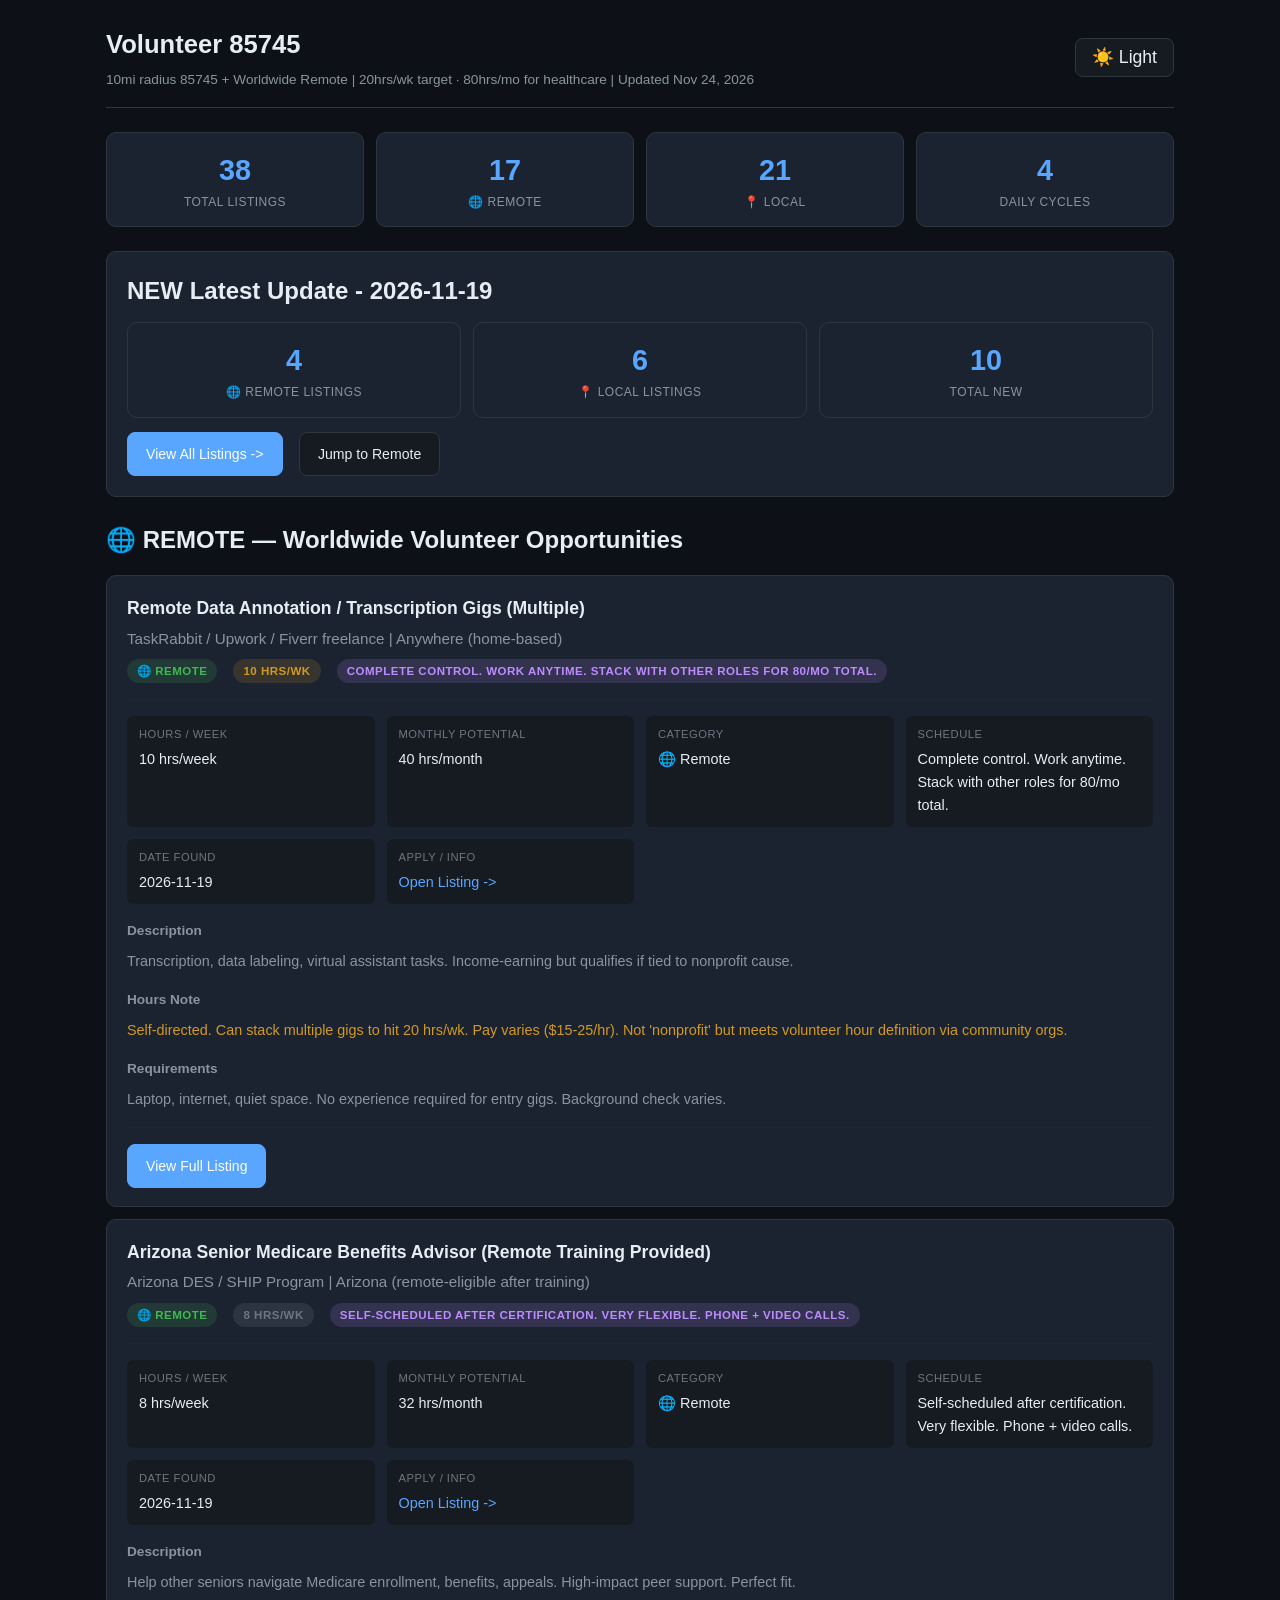
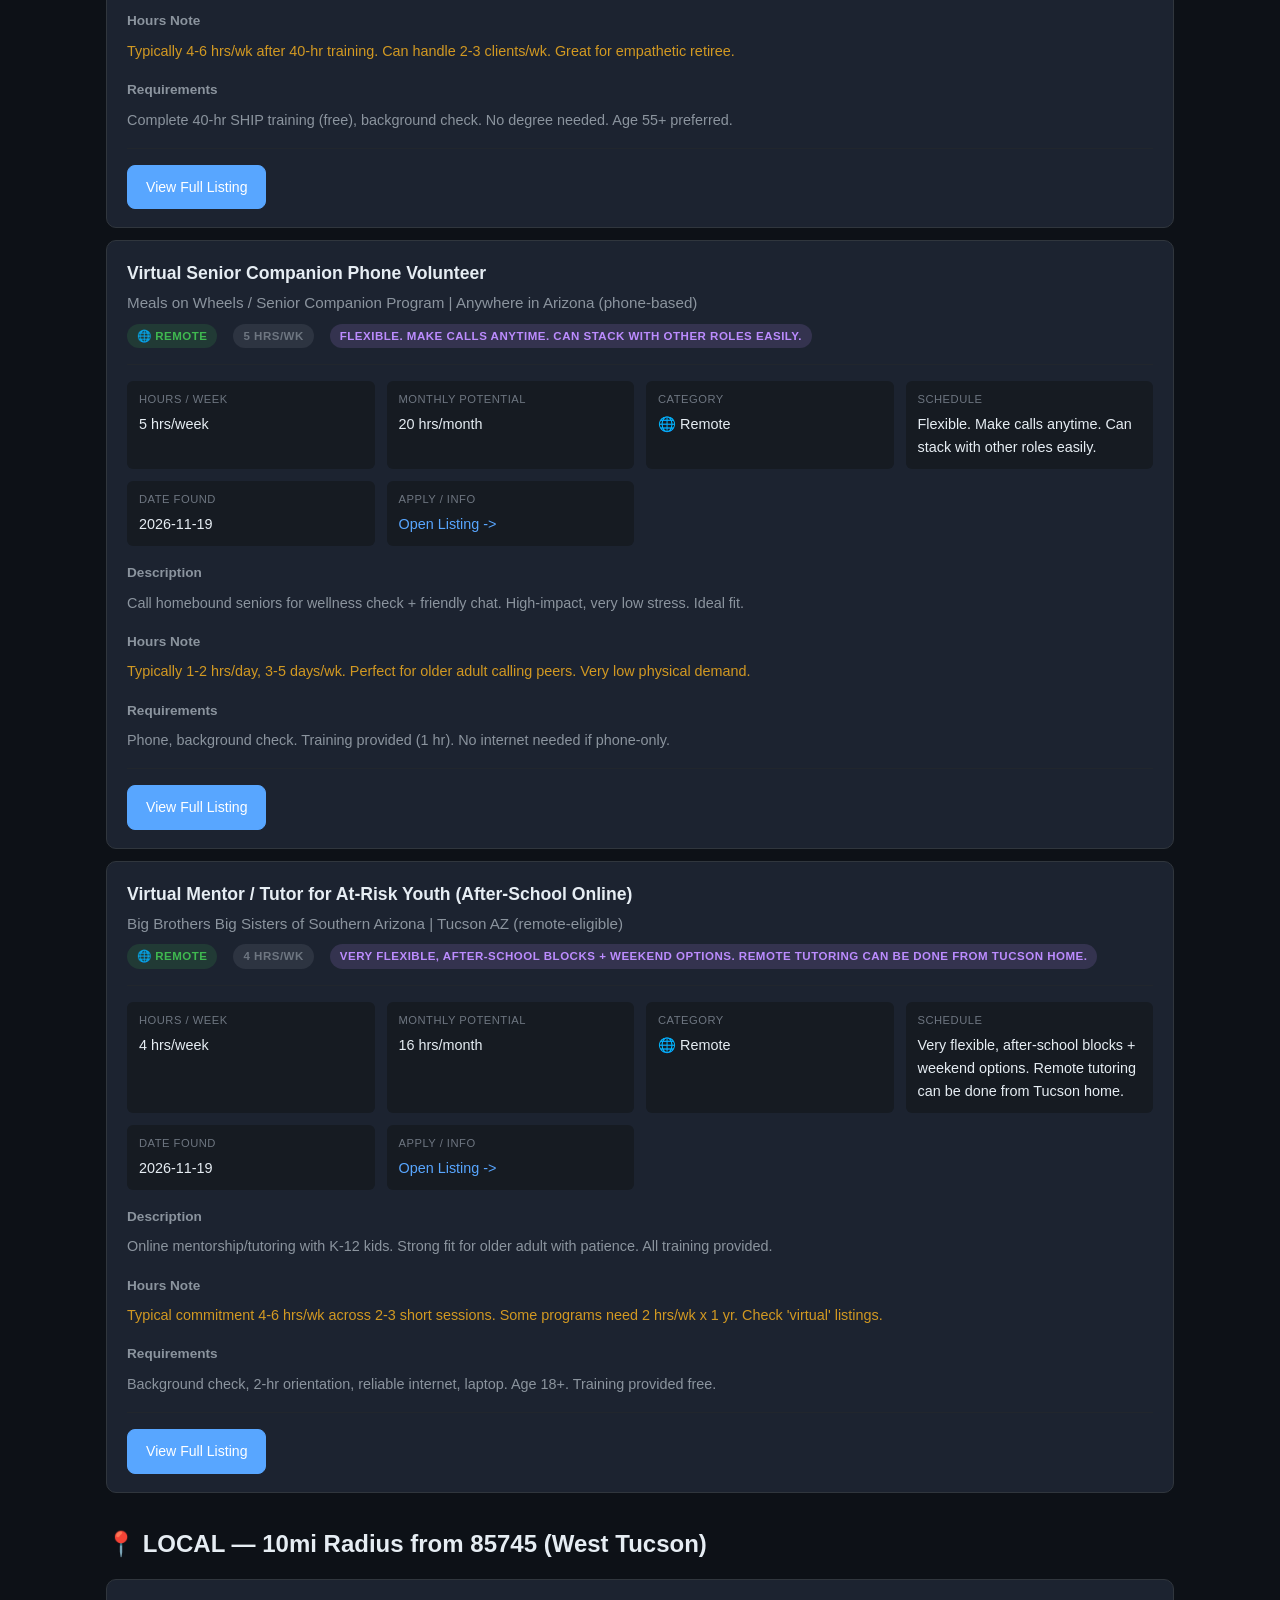
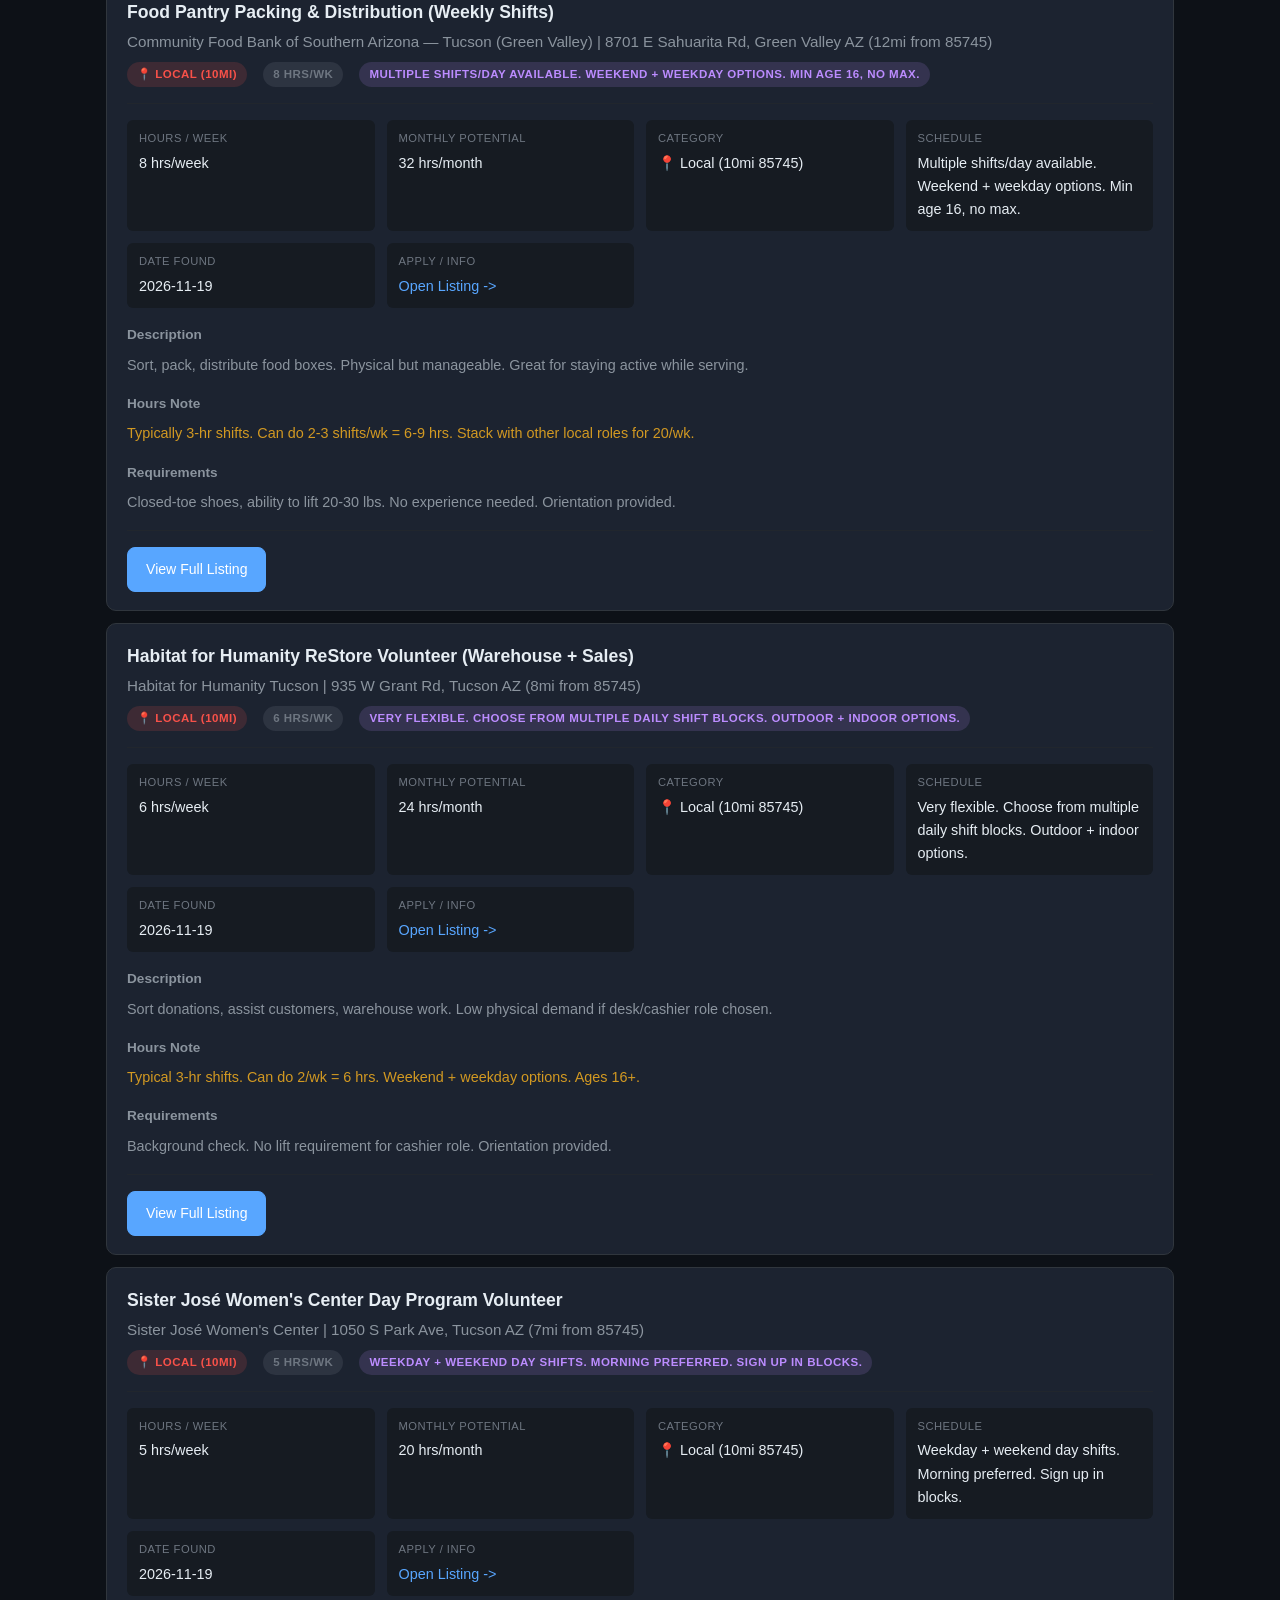
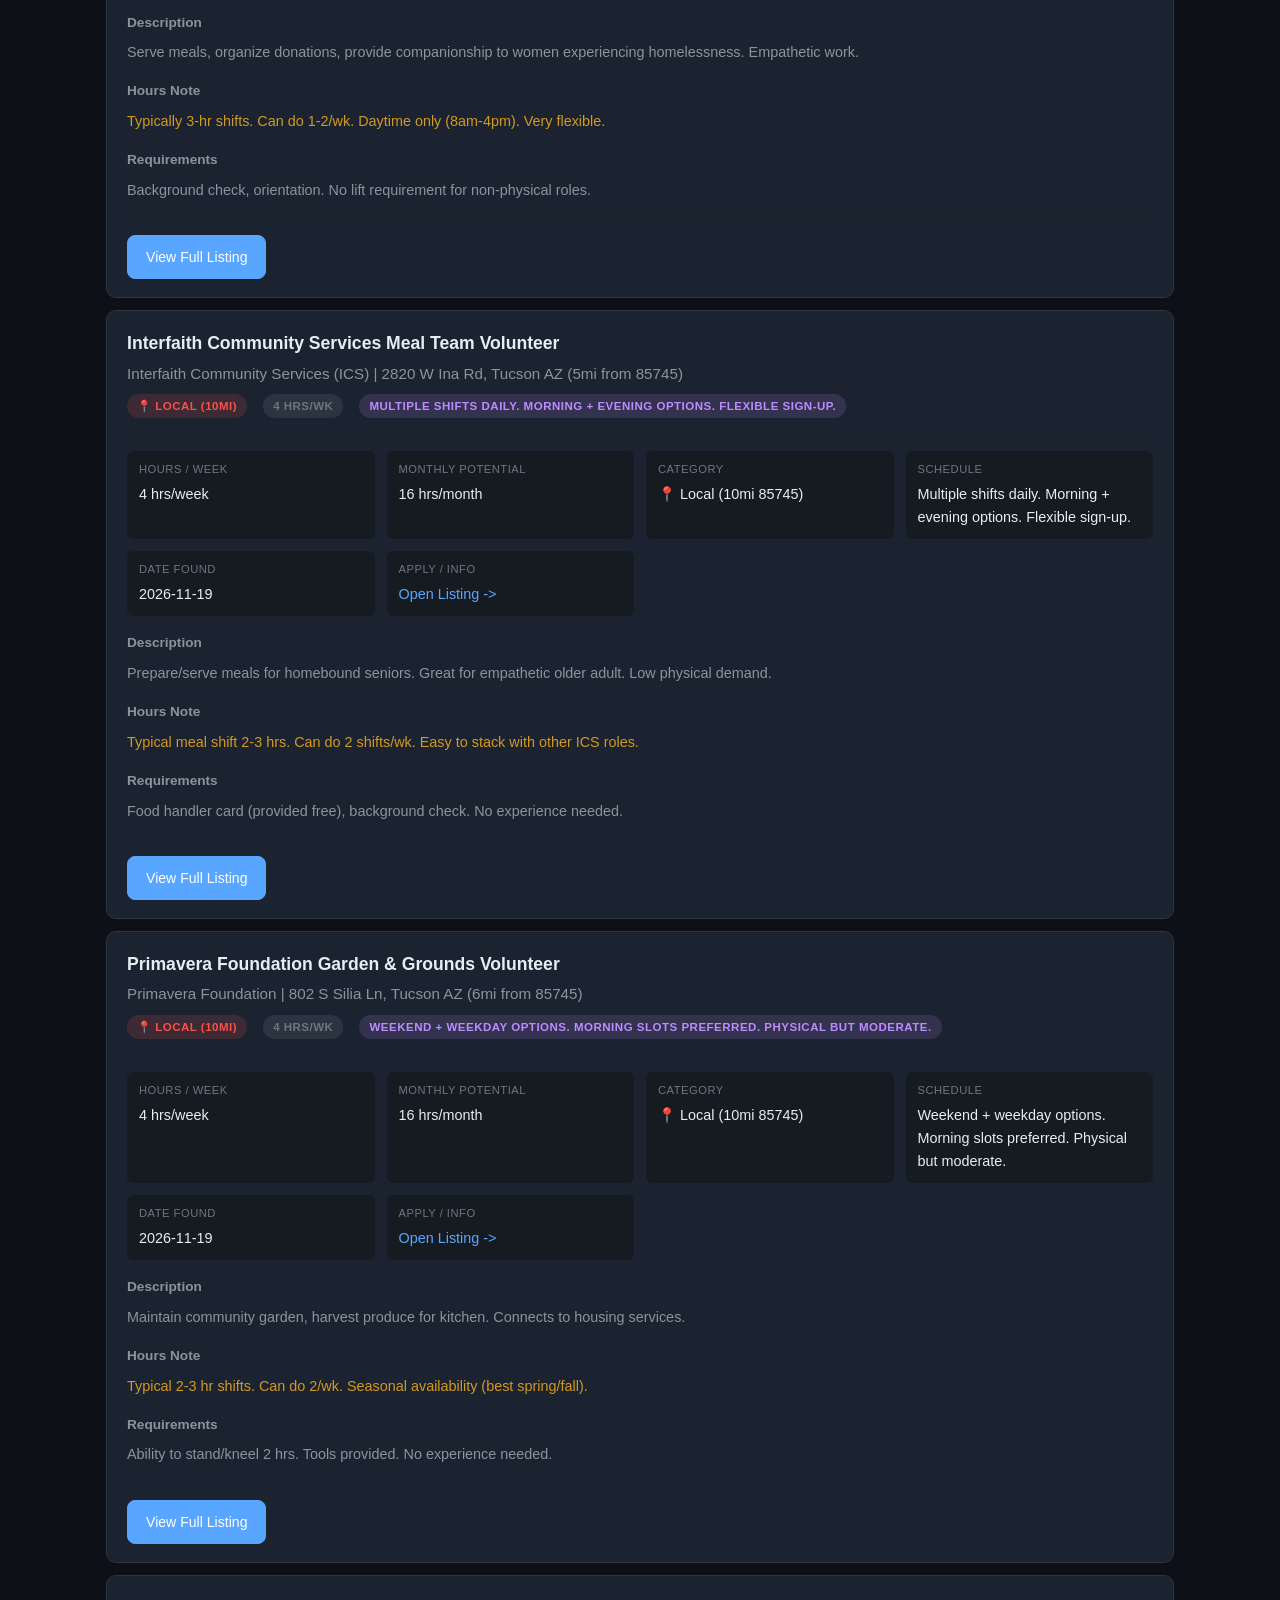
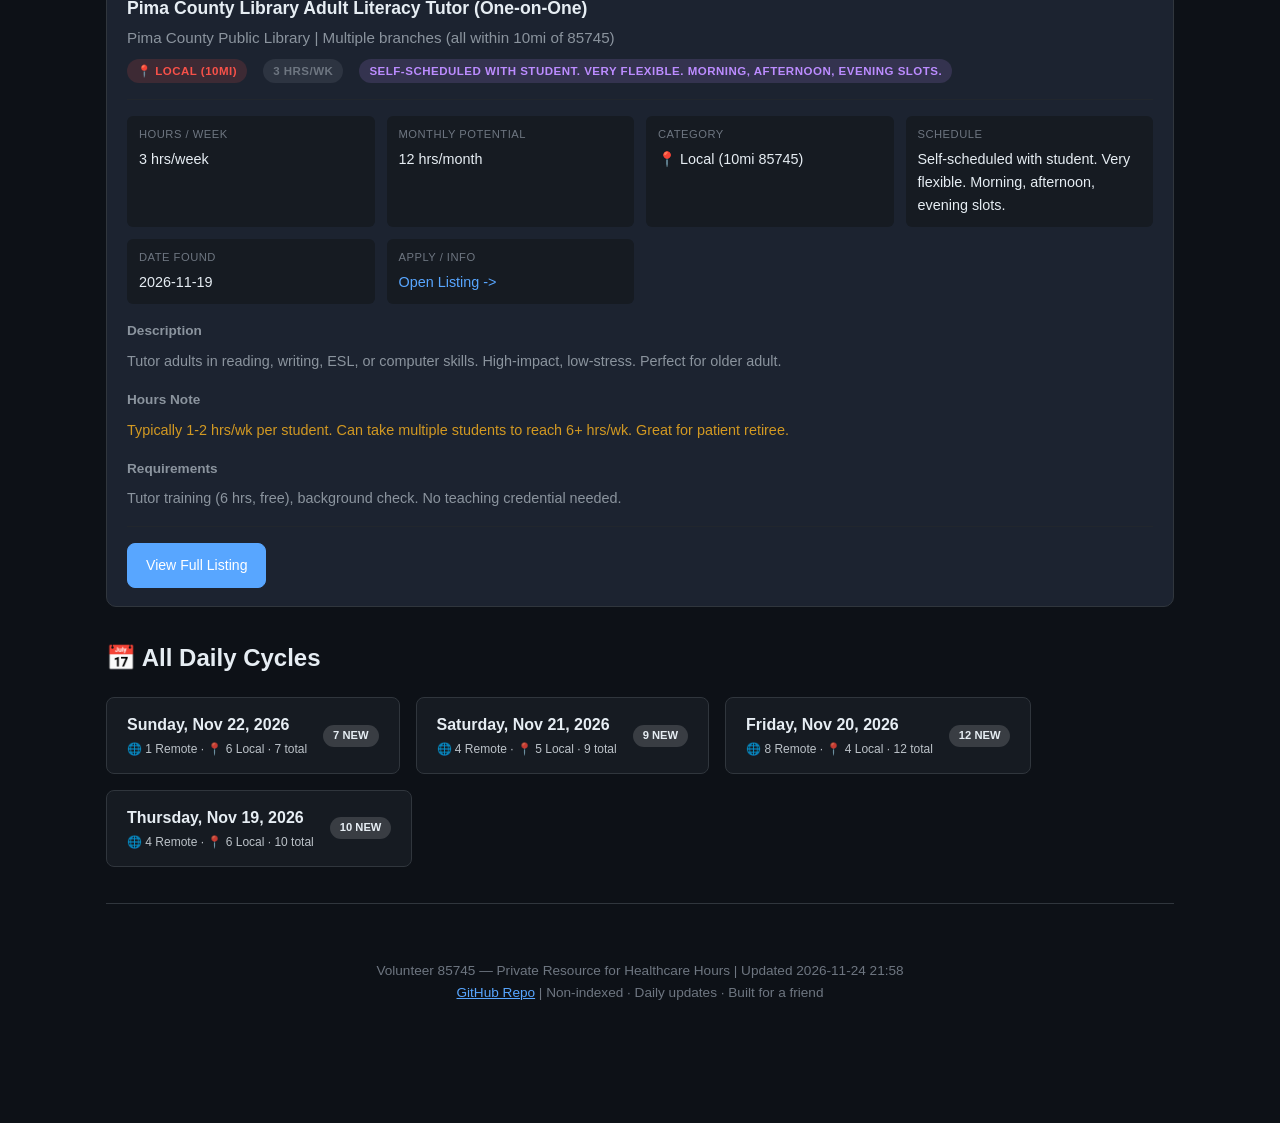
==== index.html @ 62462968 "Site rebuild: auto-update 2026-11-24" ====
<!DOCTYPE html>
<html lang="en">
<head>
<meta charset="UTF-8">
<meta name="viewport" content="width=device-width, initial-scale=1.0">
<meta name="robots" content="noindex, nofollow">
<meta name="description" content="Volunteer opportunities near Tucson 85745 + Remote — 20hrs/week, 80hrs/month for healthcare">
<title>Volunteer 85745 — Tucson AZ + Remote Opportunities</title>
<link rel="icon" type="image/svg+xml" href="assets/favicon.svg">
<link rel="stylesheet" href="assets/style.css">
<script src="assets/main.js" defer></script>
</head>
<body>
<header>
  <div>
    <h1>Volunteer 85745</h1>
    <div class="subtitle">10mi radius 85745 + Worldwide Remote | 20hrs/wk target · 80hrs/mo for healthcare | Updated Nov 24, 2026</div>
  </div>
  <button class="theme-toggle" id="themeToggle">Light</button>
</header>

<div class="stats-bar">
  <div class="stat-card"><div class="num">38</div><div class="label">Total Listings</div></div>
  <div class="stat-card"><div class="num remote">17</div><div class="label">🌐 Remote</div></div>
  <div class="stat-card"><div class="num local">21</div><div class="label">📍 Local</div></div>
  <div class="stat-card"><div class="num">4</div><div class="label">Daily Cycles</div></div>
</div>

<div style="background: var(--bg-card); border: 1px solid var(--border); border-radius: 10px; padding: 20px; margin-bottom: 24px;">
  <h2 style="margin-bottom: 12px;">NEW Latest Update - 2026-11-19</h2>
  <div class="stats-bar" style="margin-bottom: 0;">
    <div class="stat-card"><div class="num remote">4</div><div class="label">🌐 Remote Listings</div></div>
    <div class="stat-card"><div class="num local">6</div><div class="label">📍 Local Listings</div></div>
    <div class="stat-card"><div class="num">10</div><div class="label">Total New</div></div>
  </div>
  <div style="margin-top: 14px;">
    <a href="cycle-2026-11-19.html" class="action-btn primary">View All Listings -></a>
    <a href="#remote" class="action-btn secondary" style="margin-left: 12px;">Jump to Remote</a>
  </div>
</div>

<h2 style="margin-bottom: 16px;">🌐 REMOTE — Worldwide Volunteer Opportunities</h2>
<div id="remote" style="display: flex; flex-direction: column; gap: 12px; margin-bottom: 32px;">

<div class="lead-card" data-category="remote">
  <div class="lead-card-header">
    <div>
      <h3>Remote Data Annotation / Transcription Gigs (Multiple)</h3>
      <div class="company">TaskRabbit / Upwork / Fiverr freelance | Anywhere (home-based)</div>
      <div class="meta"><span class="badge badge-remote">🌐 REMOTE</span> <span class="badge badge-hours-mid">10 hrs/wk</span> <span class="badge badge-flex">Complete control. Work anytime. Stack with other roles for 80/mo total.</span></div>
    </div>
  </div>
  <div class="lead-details">
    <div class="lead-details-grid">
      <div class="lead-detail-item">
        <div class="label">Hours / Week</div>
        <div class="value">10 hrs/week</div>
      </div>
      <div class="lead-detail-item">
        <div class="label">Monthly Potential</div>
        <div class="value">40 hrs/month</div>
      </div>
      <div class="lead-detail-item">
        <div class="label">Category</div>
        <div class="value">🌐 Remote</div>
      </div>
      <div class="lead-detail-item">
        <div class="label">Schedule</div>
        <div class="value">Complete control. Work anytime. Stack with other roles for 80/mo total.</div>
      </div>
      <div class="lead-detail-item">
        <div class="label">Date Found</div>
        <div class="value">2026-11-19</div>
      </div>
      <div class="lead-detail-item">
        <div class="label">Apply / Info</div>
        <div class="value"><a href="https://www.upwork.com/nx/search/jobs/?q=transcription" target="_blank" rel="noopener noreferrer">Open Listing -></a></div>
      </div>
    </div>
    <div class="details-section"><div class="details-section-title">Description</div><p style="font-size:0.9rem;color:var(--text-secondary);">Transcription, data labeling, virtual assistant tasks. Income-earning but qualifies if tied to nonprofit cause.</p></div>
    <div class="details-section"><div class="details-section-title">Hours Note</div><p style="font-size:0.9rem;color:var(--yellow);">Self-directed. Can stack multiple gigs to hit 20 hrs/wk. Pay varies ($15-25/hr). Not &#x27;nonprofit&#x27; but meets volunteer hour definition via community orgs.</p></div>
    <div class="details-section"><div class="details-section-title">Requirements</div><p style="font-size:0.9rem;color:var(--text-secondary);">Laptop, internet, quiet space. No experience required for entry gigs. Background check varies.</p></div>
    <div class="action-bar">
      <a href="https://www.upwork.com/nx/search/jobs/?q=transcription" target="_blank" rel="noopener noreferrer" class="action-btn primary">View Full Listing</a>
    </div>
  </div>
</div>

<div class="lead-card" data-category="remote">
  <div class="lead-card-header">
    <div>
      <h3>Arizona Senior Medicare Benefits Advisor (Remote Training Provided)</h3>
      <div class="company">Arizona DES / SHIP Program | Arizona (remote-eligible after training)</div>
      <div class="meta"><span class="badge badge-remote">🌐 REMOTE</span> <span class="badge badge-hours-low">8 hrs/wk</span> <span class="badge badge-flex">Self-scheduled after certification. Very flexible. Phone + video calls.</span></div>
    </div>
  </div>
  <div class="lead-details">
    <div class="lead-details-grid">
      <div class="lead-detail-item">
        <div class="label">Hours / Week</div>
        <div class="value">8 hrs/week</div>
      </div>
      <div class="lead-detail-item">
        <div class="label">Monthly Potential</div>
        <div class="value">32 hrs/month</div>
      </div>
      <div class="lead-detail-item">
        <div class="label">Category</div>
        <div class="value">🌐 Remote</div>
      </div>
      <div class="lead-detail-item">
        <div class="label">Schedule</div>
        <div class="value">Self-scheduled after certification. Very flexible. Phone + video calls.</div>
      </div>
      <div class="lead-detail-item">
        <div class="label">Date Found</div>
        <div class="value">2026-11-19</div>
      </div>
      <div class="lead-detail-item">
        <div class="label">Apply / Info</div>
        <div class="value"><a href="https://des.az.gov/services/benefits/medicare" target="_blank" rel="noopener noreferrer">Open Listing -></a></div>
      </div>
    </div>
    <div class="details-section"><div class="details-section-title">Description</div><p style="font-size:0.9rem;color:var(--text-secondary);">Help other seniors navigate Medicare enrollment, benefits, appeals. High-impact peer support. Perfect fit.</p></div>
    <div class="details-section"><div class="details-section-title">Hours Note</div><p style="font-size:0.9rem;color:var(--yellow);">Typically 4-6 hrs/wk after 40-hr training. Can handle 2-3 clients/wk. Great for empathetic retiree.</p></div>
    <div class="details-section"><div class="details-section-title">Requirements</div><p style="font-size:0.9rem;color:var(--text-secondary);">Complete 40-hr SHIP training (free), background check. No degree needed. Age 55+ preferred.</p></div>
    <div class="action-bar">
      <a href="https://des.az.gov/services/benefits/medicare" target="_blank" rel="noopener noreferrer" class="action-btn primary">View Full Listing</a>
    </div>
  </div>
</div>

<div class="lead-card" data-category="remote">
  <div class="lead-card-header">
    <div>
      <h3>Virtual Senior Companion Phone Volunteer</h3>
      <div class="company">Meals on Wheels / Senior Companion Program | Anywhere in Arizona (phone-based)</div>
      <div class="meta"><span class="badge badge-remote">🌐 REMOTE</span> <span class="badge badge-hours-low">5 hrs/wk</span> <span class="badge badge-flex">Flexible. Make calls anytime. Can stack with other roles easily.</span></div>
    </div>
  </div>
  <div class="lead-details">
    <div class="lead-details-grid">
      <div class="lead-detail-item">
        <div class="label">Hours / Week</div>
        <div class="value">5 hrs/week</div>
      </div>
      <div class="lead-detail-item">
        <div class="label">Monthly Potential</div>
        <div class="value">20 hrs/month</div>
      </div>
      <div class="lead-detail-item">
        <div class="label">Category</div>
        <div class="value">🌐 Remote</div>
      </div>
      <div class="lead-detail-item">
        <div class="label">Schedule</div>
        <div class="value">Flexible. Make calls anytime. Can stack with other roles easily.</div>
      </div>
      <div class="lead-detail-item">
        <div class="label">Date Found</div>
        <div class="value">2026-11-19</div>
      </div>
      <div class="lead-detail-item">
        <div class="label">Apply / Info</div>
        <div class="value"><a href="https://www.mealsonwheelsamerica.org/volunteer" target="_blank" rel="noopener noreferrer">Open Listing -></a></div>
      </div>
    </div>
    <div class="details-section"><div class="details-section-title">Description</div><p style="font-size:0.9rem;color:var(--text-secondary);">Call homebound seniors for wellness check + friendly chat. High-impact, very low stress. Ideal fit.</p></div>
    <div class="details-section"><div class="details-section-title">Hours Note</div><p style="font-size:0.9rem;color:var(--yellow);">Typically 1-2 hrs/day, 3-5 days/wk. Perfect for older adult calling peers. Very low physical demand.</p></div>
    <div class="details-section"><div class="details-section-title">Requirements</div><p style="font-size:0.9rem;color:var(--text-secondary);">Phone, background check. Training provided (1 hr). No internet needed if phone-only.</p></div>
    <div class="action-bar">
      <a href="https://www.mealsonwheelsamerica.org/volunteer" target="_blank" rel="noopener noreferrer" class="action-btn primary">View Full Listing</a>
    </div>
  </div>
</div>

<div class="lead-card" data-category="remote">
  <div class="lead-card-header">
    <div>
      <h3>Virtual Mentor / Tutor for At-Risk Youth (After-School Online)</h3>
      <div class="company">Big Brothers Big Sisters of Southern Arizona | Tucson AZ (remote-eligible)</div>
      <div class="meta"><span class="badge badge-remote">🌐 REMOTE</span> <span class="badge badge-hours-low">4 hrs/wk</span> <span class="badge badge-flex">Very flexible, after-school blocks + weekend options. Remote tutoring can be done from Tucson home.</span></div>
    </div>
  </div>
  <div class="lead-details">
    <div class="lead-details-grid">
      <div class="lead-detail-item">
        <div class="label">Hours / Week</div>
        <div class="value">4 hrs/week</div>
      </div>
      <div class="lead-detail-item">
        <div class="label">Monthly Potential</div>
        <div class="value">16 hrs/month</div>
      </div>
      <div class="lead-detail-item">
        <div class="label">Category</div>
        <div class="value">🌐 Remote</div>
      </div>
      <div class="lead-detail-item">
        <div class="label">Schedule</div>
        <div class="value">Very flexible, after-school blocks + weekend options. Remote tutoring can be done from Tucson home.</div>
      </div>
      <div class="lead-detail-item">
        <div class="label">Date Found</div>
        <div class="value">2026-11-19</div>
      </div>
      <div class="lead-detail-item">
        <div class="label">Apply / Info</div>
        <div class="value"><a href="https://www.bbbsaz.org/volunteer" target="_blank" rel="noopener noreferrer">Open Listing -></a></div>
      </div>
    </div>
    <div class="details-section"><div class="details-section-title">Description</div><p style="font-size:0.9rem;color:var(--text-secondary);">Online mentorship/tutoring with K-12 kids. Strong fit for older adult with patience. All training provided.</p></div>
    <div class="details-section"><div class="details-section-title">Hours Note</div><p style="font-size:0.9rem;color:var(--yellow);">Typical commitment 4-6 hrs/wk across 2-3 short sessions. Some programs need 2 hrs/wk x 1 yr. Check &#x27;virtual&#x27; listings.</p></div>
    <div class="details-section"><div class="details-section-title">Requirements</div><p style="font-size:0.9rem;color:var(--text-secondary);">Background check, 2-hr orientation, reliable internet, laptop. Age 18+. Training provided free.</p></div>
    <div class="action-bar">
      <a href="https://www.bbbsaz.org/volunteer" target="_blank" rel="noopener noreferrer" class="action-btn primary">View Full Listing</a>
    </div>
  </div>
</div>
</div>
<h2 style="margin-bottom: 16px;">📍 LOCAL — 10mi Radius from 85745 (West Tucson)</h2>
<div id="local" style="display: flex; flex-direction: column; gap: 12px; margin-bottom: 32px;">

<div class="lead-card" data-category="local">
  <div class="lead-card-header">
    <div>
      <h3>Food Pantry Packing &amp; Distribution (Weekly Shifts)</h3>
      <div class="company">Community Food Bank of Southern Arizona — Tucson (Green Valley) | 8701 E Sahuarita Rd, Green Valley AZ (12mi from 85745)</div>
      <div class="meta"><span class="badge badge-local">📍 LOCAL (10mi)</span> <span class="badge badge-hours-low">8 hrs/wk</span> <span class="badge badge-flex">Multiple shifts/day available. Weekend + weekday options. Min age 16, no max.</span></div>
    </div>
  </div>
  <div class="lead-details">
    <div class="lead-details-grid">
      <div class="lead-detail-item">
        <div class="label">Hours / Week</div>
        <div class="value">8 hrs/week</div>
      </div>
      <div class="lead-detail-item">
        <div class="label">Monthly Potential</div>
        <div class="value">32 hrs/month</div>
      </div>
      <div class="lead-detail-item">
        <div class="label">Category</div>
        <div class="value">📍 Local (10mi 85745)</div>
      </div>
      <div class="lead-detail-item">
        <div class="label">Schedule</div>
        <div class="value">Multiple shifts/day available. Weekend + weekday options. Min age 16, no max.</div>
      </div>
      <div class="lead-detail-item">
        <div class="label">Date Found</div>
        <div class="value">2026-11-19</div>
      </div>
      <div class="lead-detail-item">
        <div class="label">Apply / Info</div>
        <div class="value"><a href="https://www.communityfoodbank.org/get-involved/volunteer" target="_blank" rel="noopener noreferrer">Open Listing -></a></div>
      </div>
    </div>
    <div class="details-section"><div class="details-section-title">Description</div><p style="font-size:0.9rem;color:var(--text-secondary);">Sort, pack, distribute food boxes. Physical but manageable. Great for staying active while serving.</p></div>
    <div class="details-section"><div class="details-section-title">Hours Note</div><p style="font-size:0.9rem;color:var(--yellow);">Typically 3-hr shifts. Can do 2-3 shifts/wk = 6-9 hrs. Stack with other local roles for 20/wk.</p></div>
    <div class="details-section"><div class="details-section-title">Requirements</div><p style="font-size:0.9rem;color:var(--text-secondary);">Closed-toe shoes, ability to lift 20-30 lbs. No experience needed. Orientation provided.</p></div>
    <div class="action-bar">
      <a href="https://www.communityfoodbank.org/get-involved/volunteer" target="_blank" rel="noopener noreferrer" class="action-btn primary">View Full Listing</a>
    </div>
  </div>
</div>

<div class="lead-card" data-category="local">
  <div class="lead-card-header">
    <div>
      <h3>Habitat for Humanity ReStore Volunteer (Warehouse + Sales)</h3>
      <div class="company">Habitat for Humanity Tucson | 935 W Grant Rd, Tucson AZ (8mi from 85745)</div>
      <div class="meta"><span class="badge badge-local">📍 LOCAL (10mi)</span> <span class="badge badge-hours-low">6 hrs/wk</span> <span class="badge badge-flex">Very flexible. Choose from multiple daily shift blocks. Outdoor + indoor options.</span></div>
    </div>
  </div>
  <div class="lead-details">
    <div class="lead-details-grid">
      <div class="lead-detail-item">
        <div class="label">Hours / Week</div>
        <div class="value">6 hrs/week</div>
      </div>
      <div class="lead-detail-item">
        <div class="label">Monthly Potential</div>
        <div class="value">24 hrs/month</div>
      </div>
      <div class="lead-detail-item">
        <div class="label">Category</div>
        <div class="value">📍 Local (10mi 85745)</div>
      </div>
      <div class="lead-detail-item">
        <div class="label">Schedule</div>
        <div class="value">Very flexible. Choose from multiple daily shift blocks. Outdoor + indoor options.</div>
      </div>
      <div class="lead-detail-item">
        <div class="label">Date Found</div>
        <div class="value">2026-11-19</div>
      </div>
      <div class="lead-detail-item">
        <div class="label">Apply / Info</div>
        <div class="value"><a href="https://habitattucson.org/volunteer" target="_blank" rel="noopener noreferrer">Open Listing -></a></div>
      </div>
    </div>
    <div class="details-section"><div class="details-section-title">Description</div><p style="font-size:0.9rem;color:var(--text-secondary);">Sort donations, assist customers, warehouse work. Low physical demand if desk/cashier role chosen.</p></div>
    <div class="details-section"><div class="details-section-title">Hours Note</div><p style="font-size:0.9rem;color:var(--yellow);">Typical 3-hr shifts. Can do 2/wk = 6 hrs. Weekend + weekday options. Ages 16+.</p></div>
    <div class="details-section"><div class="details-section-title">Requirements</div><p style="font-size:0.9rem;color:var(--text-secondary);">Background check. No lift requirement for cashier role. Orientation provided.</p></div>
    <div class="action-bar">
      <a href="https://habitattucson.org/volunteer" target="_blank" rel="noopener noreferrer" class="action-btn primary">View Full Listing</a>
    </div>
  </div>
</div>

<div class="lead-card" data-category="local">
  <div class="lead-card-header">
    <div>
      <h3>Sister José Women&#x27;s Center Day Program Volunteer</h3>
      <div class="company">Sister José Women&#x27;s Center | 1050 S Park Ave, Tucson AZ (7mi from 85745)</div>
      <div class="meta"><span class="badge badge-local">📍 LOCAL (10mi)</span> <span class="badge badge-hours-low">5 hrs/wk</span> <span class="badge badge-flex">Weekday + weekend day shifts. Morning preferred. Sign up in blocks.</span></div>
    </div>
  </div>
  <div class="lead-details">
    <div class="lead-details-grid">
      <div class="lead-detail-item">
        <div class="label">Hours / Week</div>
        <div class="value">5 hrs/week</div>
      </div>
      <div class="lead-detail-item">
        <div class="label">Monthly Potential</div>
        <div class="value">20 hrs/month</div>
      </div>
      <div class="lead-detail-item">
        <div class="label">Category</div>
        <div class="value">📍 Local (10mi 85745)</div>
      </div>
      <div class="lead-detail-item">
        <div class="label">Schedule</div>
        <div class="value">Weekday + weekend day shifts. Morning preferred. Sign up in blocks.</div>
      </div>
      <div class="lead-detail-item">
        <div class="label">Date Found</div>
        <div class="value">2026-11-19</div>
      </div>
      <div class="lead-detail-item">
        <div class="label">Apply / Info</div>
        <div class="value"><a href="https://sisterjose.org/volunteer" target="_blank" rel="noopener noreferrer">Open Listing -></a></div>
      </div>
    </div>
    <div class="details-section"><div class="details-section-title">Description</div><p style="font-size:0.9rem;color:var(--text-secondary);">Serve meals, organize donations, provide companionship to women experiencing homelessness. Empathetic work.</p></div>
    <div class="details-section"><div class="details-section-title">Hours Note</div><p style="font-size:0.9rem;color:var(--yellow);">Typically 3-hr shifts. Can do 1-2/wk. Daytime only (8am-4pm). Very flexible.</p></div>
    <div class="details-section"><div class="details-section-title">Requirements</div><p style="font-size:0.9rem;color:var(--text-secondary);">Background check, orientation. No lift requirement for non-physical roles.</p></div>
    <div class="action-bar">
      <a href="https://sisterjose.org/volunteer" target="_blank" rel="noopener noreferrer" class="action-btn primary">View Full Listing</a>
    </div>
  </div>
</div>

<div class="lead-card" data-category="local">
  <div class="lead-card-header">
    <div>
      <h3>Interfaith Community Services Meal Team Volunteer</h3>
      <div class="company">Interfaith Community Services (ICS) | 2820 W Ina Rd, Tucson AZ (5mi from 85745)</div>
      <div class="meta"><span class="badge badge-local">📍 LOCAL (10mi)</span> <span class="badge badge-hours-low">4 hrs/wk</span> <span class="badge badge-flex">Multiple shifts daily. Morning + evening options. Flexible sign-up.</span></div>
    </div>
  </div>
  <div class="lead-details">
    <div class="lead-details-grid">
      <div class="lead-detail-item">
        <div class="label">Hours / Week</div>
        <div class="value">4 hrs/week</div>
      </div>
      <div class="lead-detail-item">
        <div class="label">Monthly Potential</div>
        <div class="value">16 hrs/month</div>
      </div>
      <div class="lead-detail-item">
        <div class="label">Category</div>
        <div class="value">📍 Local (10mi 85745)</div>
      </div>
      <div class="lead-detail-item">
        <div class="label">Schedule</div>
        <div class="value">Multiple shifts daily. Morning + evening options. Flexible sign-up.</div>
      </div>
      <div class="lead-detail-item">
        <div class="label">Date Found</div>
        <div class="value">2026-11-19</div>
      </div>
      <div class="lead-detail-item">
        <div class="label">Apply / Info</div>
        <div class="value"><a href="https://www.icsaz.org/volunteer" target="_blank" rel="noopener noreferrer">Open Listing -></a></div>
      </div>
    </div>
    <div class="details-section"><div class="details-section-title">Description</div><p style="font-size:0.9rem;color:var(--text-secondary);">Prepare/serve meals for homebound seniors. Great for empathetic older adult. Low physical demand.</p></div>
    <div class="details-section"><div class="details-section-title">Hours Note</div><p style="font-size:0.9rem;color:var(--yellow);">Typical meal shift 2-3 hrs. Can do 2 shifts/wk. Easy to stack with other ICS roles.</p></div>
    <div class="details-section"><div class="details-section-title">Requirements</div><p style="font-size:0.9rem;color:var(--text-secondary);">Food handler card (provided free), background check. No experience needed.</p></div>
    <div class="action-bar">
      <a href="https://www.icsaz.org/volunteer" target="_blank" rel="noopener noreferrer" class="action-btn primary">View Full Listing</a>
    </div>
  </div>
</div>

<div class="lead-card" data-category="local">
  <div class="lead-card-header">
    <div>
      <h3>Primavera Foundation Garden &amp; Grounds Volunteer</h3>
      <div class="company">Primavera Foundation | 802 S Silia Ln, Tucson AZ (6mi from 85745)</div>
      <div class="meta"><span class="badge badge-local">📍 LOCAL (10mi)</span> <span class="badge badge-hours-low">4 hrs/wk</span> <span class="badge badge-flex">Weekend + weekday options. Morning slots preferred. Physical but moderate.</span></div>
    </div>
  </div>
  <div class="lead-details">
    <div class="lead-details-grid">
      <div class="lead-detail-item">
        <div class="label">Hours / Week</div>
        <div class="value">4 hrs/week</div>
      </div>
      <div class="lead-detail-item">
        <div class="label">Monthly Potential</div>
        <div class="value">16 hrs/month</div>
      </div>
      <div class="lead-detail-item">
        <div class="label">Category</div>
        <div class="value">📍 Local (10mi 85745)</div>
      </div>
      <div class="lead-detail-item">
        <div class="label">Schedule</div>
        <div class="value">Weekend + weekday options. Morning slots preferred. Physical but moderate.</div>
      </div>
      <div class="lead-detail-item">
        <div class="label">Date Found</div>
        <div class="value">2026-11-19</div>
      </div>
      <div class="lead-detail-item">
        <div class="label">Apply / Info</div>
        <div class="value"><a href="https://primavera.org/volunteer" target="_blank" rel="noopener noreferrer">Open Listing -></a></div>
      </div>
    </div>
    <div class="details-section"><div class="details-section-title">Description</div><p style="font-size:0.9rem;color:var(--text-secondary);">Maintain community garden, harvest produce for kitchen. Connects to housing services.</p></div>
    <div class="details-section"><div class="details-section-title">Hours Note</div><p style="font-size:0.9rem;color:var(--yellow);">Typical 2-3 hr shifts. Can do 2/wk. Seasonal availability (best spring/fall).</p></div>
    <div class="details-section"><div class="details-section-title">Requirements</div><p style="font-size:0.9rem;color:var(--text-secondary);">Ability to stand/kneel 2 hrs. Tools provided. No experience needed.</p></div>
    <div class="action-bar">
      <a href="https://primavera.org/volunteer" target="_blank" rel="noopener noreferrer" class="action-btn primary">View Full Listing</a>
    </div>
  </div>
</div>

<div class="lead-card" data-category="local">
  <div class="lead-card-header">
    <div>
      <h3>Pima County Library Adult Literacy Tutor (One-on-One)</h3>
      <div class="company">Pima County Public Library | Multiple branches (all within 10mi of 85745)</div>
      <div class="meta"><span class="badge badge-local">📍 LOCAL (10mi)</span> <span class="badge badge-hours-low">3 hrs/wk</span> <span class="badge badge-flex">Self-scheduled with student. Very flexible. Morning, afternoon, evening slots.</span></div>
    </div>
  </div>
  <div class="lead-details">
    <div class="lead-details-grid">
      <div class="lead-detail-item">
        <div class="label">Hours / Week</div>
        <div class="value">3 hrs/week</div>
      </div>
      <div class="lead-detail-item">
        <div class="label">Monthly Potential</div>
        <div class="value">12 hrs/month</div>
      </div>
      <div class="lead-detail-item">
        <div class="label">Category</div>
        <div class="value">📍 Local (10mi 85745)</div>
      </div>
      <div class="lead-detail-item">
        <div class="label">Schedule</div>
        <div class="value">Self-scheduled with student. Very flexible. Morning, afternoon, evening slots.</div>
      </div>
      <div class="lead-detail-item">
        <div class="label">Date Found</div>
        <div class="value">2026-11-19</div>
      </div>
      <div class="lead-detail-item">
        <div class="label">Apply / Info</div>
        <div class="value"><a href="https://www.library.pima.gov/volunteer" target="_blank" rel="noopener noreferrer">Open Listing -></a></div>
      </div>
    </div>
    <div class="details-section"><div class="details-section-title">Description</div><p style="font-size:0.9rem;color:var(--text-secondary);">Tutor adults in reading, writing, ESL, or computer skills. High-impact, low-stress. Perfect for older adult.</p></div>
    <div class="details-section"><div class="details-section-title">Hours Note</div><p style="font-size:0.9rem;color:var(--yellow);">Typically 1-2 hrs/wk per student. Can take multiple students to reach 6+ hrs/wk. Great for patient retiree.</p></div>
    <div class="details-section"><div class="details-section-title">Requirements</div><p style="font-size:0.9rem;color:var(--text-secondary);">Tutor training (6 hrs, free), background check. No teaching credential needed.</p></div>
    <div class="action-bar">
      <a href="https://www.library.pima.gov/volunteer" target="_blank" rel="noopener noreferrer" class="action-btn primary">View Full Listing</a>
    </div>
  </div>
</div>
</div>
<h2 style="margin-bottom: 16px;">📅 All Daily Cycles</h2>
<div style="display: flex; flex-wrap: wrap; gap: 8px;">

<a href="cycle-2026-11-22.html" class="cycle-card">
  <div class="cycle-meta">
    <span class="cycle-date">Sunday, Nov 22, 2026</span>
    <span class="cycle-stats">🌐 1 Remote · 📍 6 Local · 7 total</span>
  </div>
  <span class="cycle-badge">7 new</span>
</a>

<a href="cycle-2026-11-21.html" class="cycle-card">
  <div class="cycle-meta">
    <span class="cycle-date">Saturday, Nov 21, 2026</span>
    <span class="cycle-stats">🌐 4 Remote · 📍 5 Local · 9 total</span>
  </div>
  <span class="cycle-badge">9 new</span>
</a>

<a href="cycle-2026-11-20.html" class="cycle-card">
  <div class="cycle-meta">
    <span class="cycle-date">Friday, Nov 20, 2026</span>
    <span class="cycle-stats">🌐 8 Remote · 📍 4 Local · 12 total</span>
  </div>
  <span class="cycle-badge">12 new</span>
</a>

<a href="cycle-2026-11-19.html" class="cycle-card">
  <div class="cycle-meta">
    <span class="cycle-date">Thursday, Nov 19, 2026</span>
    <span class="cycle-stats">🌐 4 Remote · 📍 6 Local · 10 total</span>
  </div>
  <span class="cycle-badge">10 new</span>
</a>
</div>

<button id="backToTop" aria-label="Back to top">^</button>
<footer>
  <p style="text-align: center; color: var(--text-muted); font-size: 0.85rem; padding: 24px;">
    Volunteer 85745 — Private Resource for Healthcare Hours | Updated 2026-11-24 21:58
    <br>
    <a href="https://github.com/djphamdev/volunteer85745" style="color: var(--accent);" target="_blank">GitHub Repo</a>
    | Non-indexed · Daily updates · Built for a friend
  </p>
</footer>
</body>
</html>
---- assets/style.css ----
/* AYA Search Job Hunt - Clean Theme System */
/* Dark mode is DEFAULT, light mode via [data-theme="light"] */

:root {
  /* Dark mode (default) */
  --bg-primary: #0d1117;
  --bg-secondary: #161b22;
  --bg-card: #1c2330;
  --bg-hover: #21262d;
  --bg-badge-medi: #1a3a2e;
  --bg-badge-low: #2a2515;
  --bg-badge-high: #1a2540;
  --text-primary: #e6edf3;
  --text-secondary: #8b949e;
  --text-muted: #6e7681;
  --accent: #58a6ff;
  --accent-hover: #79b8ff;
  --accent-dim: #1f6feb;
  --border: #30363d;
  --border-light: #21262d;
  --green: #3fb950;
  --yellow: #d29922;
  --red: #f85149;
  --purple: #bc8cff;
  --shadow: 0 2px 8px rgba(0,0,0,0.3);
  --shadow-lg: 0 8px 24px rgba(0,0,0,0.4);
}

[data-theme="light"] {
  --bg-primary: #ffffff;
  --bg-secondary: #f6f8fa;
  --bg-card: #ffffff;
  --bg-hover: #f0f2f4;
  --bg-badge-medi: #d4fad4;
  --bg-badge-low: #fff3cd;
  --bg-badge-high: #d4e4ff;
  --text-primary: #1f2328;
  --text-secondary: #59636e;
  --text-muted: #818b98;
  --accent: #0969da;
  --accent-hover: #0550ae;
  --accent-dim: #ddf4ff;
  --border: #d0d7de;
  --border-light: #e8ecf0;
  --green: #1a7f37;
  --yellow: #9a6700;
  --red: #cf222e;
  --purple: #8250df;
  --shadow: 0 2px 8px rgba(0,0,0,0.08);
  --shadow-lg: 0 8px 24px rgba(0,0,0,0.12);
}

* {
  box-sizing: border-box;
  margin: 0;
  padding: 0;
}

html {
  scroll-behavior: smooth;
}

body {
  font-family: -apple-system, BlinkMacSystemFont, "Segoe UI", Helvetica, Arial, sans-serif, "Apple Color Emoji";
  background: var(--bg-primary);
  color: var(--text-primary);
  line-height: 1.6;
  transition: background-color 0.3s ease, color 0.3s ease;
  max-width: 1100px;
  margin: 0 auto;
  padding: 0 16px 80px;
}

/* ===== Header ===== */
header {
  padding: 24px 0 16px;
  border-bottom: 1px solid var(--border);
  margin-bottom: 24px;
  display: flex;
  justify-content: space-between;
  align-items: center;
  flex-wrap: wrap;
  gap: 12px;
}

header h1 {
  font-size: 1.6rem;
  font-weight: 600;
}

header .subtitle {
  color: var(--text-secondary);
  font-size: 0.85rem;
  margin-top: 4px;
}

/* ===== Theme Toggle ===== */
.theme-toggle {
  background: var(--bg-secondary);
  border: 1px solid var(--border);
  border-radius: 8px;
  padding: 8px 16px;
  cursor: pointer;
  font-size: 1.1rem;
  color: var(--text-primary);
  transition: all 0.2s ease;
  white-space: nowrap;
}
.theme-toggle:hover {
  border-color: var(--accent);
  background: var(--bg-hover);
}

/* ===== Summary Stats ===== */
.stats-bar {
  display: flex;
  gap: 12px;
  flex-wrap: wrap;
  margin-bottom: 24px;
}
.stat-card {
  background: var(--bg-card);
  border: 1px solid var(--border);
  border-radius: 10px;
  padding: 14px 20px;
  text-align: center;
  flex: 1;
  min-width: 120px;
}
.stat-card .num {
  font-size: 1.8rem;
  font-weight: 700;
  color: var(--accent);
}
.stat-card .label {
  font-size: 0.75rem;
  color: var(--text-secondary);
  text-transform: uppercase;
  letter-spacing: 0.5px;
}
.stat-card .num.high { color: var(--green); }
.stat-card .num.medium { color: var(--yellow); }
.stat-card .num.low { color: var(--text-muted); }

/* ===== Filter Bar ===== */
.filter-bar {
  display: flex;
  gap: 8px;
  flex-wrap: wrap;
  margin-bottom: 20px;
  align-items: center;
}
.filter-bar label {
  font-size: 0.85rem;
  color: var(--text-secondary);
}
.filter-bar select, .filter-bar input {
  background: var(--bg-secondary);
  border: 1px solid var(--border);
  border-radius: 6px;
  padding: 8px 12px;
  color: var(--text-primary);
  font-size: 0.85rem;
  outline: none;
}
.filter-bar select:focus, .filter-bar input:focus {
  border-color: var(--accent);
}

/* ===== Lead Cards (Cycle list on index) ===== */
.lead-list {
  display: flex;
  flex-direction: column;
  gap: 12px;
}

.lead-card {
  background: var(--bg-card);
  border: 1px solid var(--border);
  border-radius: 10px;
  padding: 18px 20px;
  transition: border-color 0.2s ease, box-shadow 0.2s ease;
  cursor: default;
}
.lead-card:hover {
  border-color: var(--accent);
  box-shadow: var(--shadow);
}

/* Cycle list cards - styled as buttons with good contrast */
.cycle-card {
  display: inline-flex;
  align-items: center;
  gap: 16px;
  padding: 14px 20px;
  background: var(--bg-secondary);
  border: 1px solid var(--border);
  border-radius: 8px;
  text-decoration: none;
  color: var(--text-primary);
  font-size: 0.95rem;
  font-weight: 500;
  transition: all 0.2s ease;
  margin: 4px 8px 4px 0;
}
.cycle-card:hover {
  background: var(--accent);
  border-color: var(--accent);
  color: #fff;
  transform: translateY(-1px);
  box-shadow: var(--shadow);
}
.cycle-card:focus-visible {
  outline: 2px solid var(--accent);
  outline-offset: 2px;
}
.cycle-card .cycle-meta {
  display: flex;
  flex-direction: column;
  gap: 2px;
}
.cycle-card .cycle-date {
  font-size: 1rem;
  font-weight: 600;
}
.cycle-card .cycle-stats {
  font-size: 0.75rem;
  opacity: 0.8;
}
.cycle-card:hover .cycle-stats {
  opacity: 1;
}
.cycle-card .cycle-badge {
  background: rgba(255,255,255,0.15);
  padding: 2px 10px;
  border-radius: 20px;
  font-size: 0.7rem;
  font-weight: 600;
  text-transform: uppercase;
}
.cycle-card:hover .cycle-badge {
  background: rgba(255,255,255,0.25);
}

/* For dark mode specifically - ensure cycle cards have enough contrast */
[data-theme="light"] .cycle-card {
  background: #f0f2f4;
  border-color: #d0d7de;
  color: #1f2328;
}
[data-theme="light"] .cycle-card:hover {
  background: var(--accent);
  border-color: var(--accent);
  color: #fff;
}
[data-theme="light"] .cycle-card .cycle-badge {
  background: rgba(0,0,0,0.1);
}
[data-theme="light"] .cycle-card:hover .cycle-badge {
  background: rgba(255,255,255,0.3);
}

.lead-card-header {
  display: flex;
  justify-content: space-between;
  align-items: flex-start;
  gap: 12px;
  margin-bottom: 12px;
}

.lead-card h3 {
  font-size: 1.1rem;
  font-weight: 600;
  margin-bottom: 4px;
}

.lead-card .company {
  color: var(--text-secondary);
  font-size: 0.95rem;
  margin-bottom: 8px;
}

.lead-card .meta {
  display: flex;
  gap: 16px;
  flex-wrap: wrap;
  font-size: 0.8rem;
  color: var(--text-muted);
}

.lead-card .meta span {
  display: flex;
  align-items: center;
  gap: 4px;
}

/* Badges */
.badge {
  display: inline-flex;
  align-items: center;
  padding: 3px 10px;
  border-radius: 20px;
  font-size: 0.72rem;
  font-weight: 600;
  text-transform: uppercase;
  letter-spacing: 0.5px;
  white-space: nowrap;
}
.badge-high { background: var(--bg-badge-high); color: var(--accent); }
.badge-medium { background: var(--bg-badge-medi); color: var(--green); }
.badge-low { background: var(--bg-badge-low); color: var(--yellow); }
.badge-reject { background: var(--bg-hover); color: var(--text-muted); }
.badge-remote { background: rgba(63,185,80,0.15); color: var(--green); }
.badge-jp { background: rgba(188,140,255,0.15); color: var(--purple); }
.badge-domain { background: rgba(88,166,255,0.12); color: var(--accent); }
.badge-hours-good { background: rgba(63,185,80,0.2); color: var(--green); font-weight: 700; }
.badge-hours-mid { background: rgba(210,153,34,0.15); color: var(--yellow); }
.badge-hours-low { background: rgba(139,148,158,0.15); color: var(--text-muted); }
.badge-flex { background: rgba(188,140,255,0.15); color: var(--purple); }
.badge-local { background: rgba(248,81,73,0.15); color: var(--red); }

/* Category section headings */
h2 { color: var(--text-primary); }

/* Lead Details Section */
.lead-details {
  margin-top: 16px;
  padding-top: 16px;
  border-top: 1px solid var(--border-light);
}

.lead-details-grid {
  display: grid;
  grid-template-columns: repeat(auto-fit, minmax(200px, 1fr));
  gap: 12px;
  margin-bottom: 16px;
}
.lead-detail-item {
  background: var(--bg-secondary);
  border-radius: 6px;
  padding: 10px 12px;
}
.lead-detail-item .label {
  font-size: 0.7rem;
  color: var(--text-muted);
  text-transform: uppercase;
  letter-spacing: 0.5px;
  margin-bottom: 4px;
}
.lead-detail-item .value {
  font-size: 0.9rem;
  color: var(--text-primary);
}
.lead-detail-item .value a {
  color: var(--accent);
  text-decoration: none;
}
.lead-detail-item .value a:hover {
  text-decoration: underline;
}

/* Lists */
.details-section {
  margin: 16px 0;
}
.details-section-title {
  font-size: 0.85rem;
  font-weight: 600;
  color: var(--text-secondary);
  margin-bottom: 8px;
  display: flex;
  align-items: center;
  gap: 6px;
}
.strengths-list, .gaps-list, .flags-list {
  list-style: none;
  padding: 0;
  display: flex;
  flex-wrap: wrap;
  gap: 8px;
}
.strengths-list li, .gaps-list li, .flags-list li {
  font-size: 0.82rem;
  padding: 4px 10px;
  border-radius: 20px;
}
.strengths-list li {
  background: rgba(63,185,80,0.15);
  color: var(--green);
}
.strengths-list li::before { content: "✓ "; }
.gaps-list li {
  background: rgba(210,153,34,0.15);
  color: var(--yellow);
}
.gaps-list li::before { content: "⚠ "; }
.flags-list li {
  background: rgba(248,81,73,0.15);
  color: var(--red);
}
.flags-list li::before { content: "🚩 "; }

/* Action Button */
.action-bar {
  display: flex;
  gap: 10px;
  flex-wrap: wrap;
  margin-top: 16px;
  padding-top: 16px;
  border-top: 1px solid var(--border-light);
}
.action-btn {
  display: inline-flex;
  align-items: center;
  gap: 6px;
  padding: 10px 18px;
  border-radius: 8px;
  font-size: 0.88rem;
  font-weight: 500;
  text-decoration: none;
  border: 1px solid var(--border);
  transition: all 0.2s ease;
}
.action-btn.primary {
  background: var(--accent);
  color: #fff;
  border-color: var(--accent);
}
.action-btn.primary:hover { opacity: 0.88; }
.action-btn.secondary {
  background: var(--bg-secondary);
  color: var(--text-primary);
}
.action-btn.secondary:hover {
  border-color: var(--accent);
  background: var(--bg-hover);
}

/* ===== Back to Top Button ===== */
#backToTop {
  position: fixed;
  bottom: 28px;
  right: 28px;
  width: 44px;
  height: 44px;
  border-radius: 50%;
  background: var(--accent);
  color: #fff;
  border: none;
  font-size: 1.3rem;
  cursor: pointer;
  opacity: 0;
  visibility: hidden;
  transform: translateY(20px);
  transition: opacity 0.25s ease, transform 0.25s ease, visibility 0.25s ease;
  z-index: 9000;
  box-shadow: var(--shadow-lg);
  display: flex;
  align-items: center;
  justify-content: center;
}
#backToTop.visible {
  opacity: 0.75;
  visibility: visible;
  transform: translateY(0);
}
#backToTop.visible:hover {
  opacity: 1;
  transform: scale(1.08);
}

/* ===== Nav breadcrumb ===== */
.breadcrumb {
  font-size: 0.85rem;
  color: var(--text-secondary);
  margin-bottom: 20px;
}
.breadcrumb a {
  color: var(--accent);
  text-decoration: none;
}

/* ===== Footer ===== */
footer {
  text-align: center;
  padding: 32px 0 16px;
  border-top: 1px solid var(--border);
  margin-top: 32px;
  color: var(--text-muted);
  font-size: 0.8rem;
}

/* Obsidian note */
.obsidian-note {
  background: rgba(88,166,255,0.1);
  border: 1px solid var(--accent);
  border-radius: 8px;
  padding: 16px;
  margin: 16px 0;
  font-size: 0.9rem;
  color: var(--text-primary);
}
.obsidian-note strong {
  color: var(--accent);
}

/* Responsive */
@media (max-width: 640px) {
  body { padding: 0 10px 80px; }
  header { flex-direction: column; align-items: flex-start; }
  header h1 { font-size: 1.3rem; }
  .lead-card { padding: 16px; }
  .lead-details-grid { grid-template-columns: 1fr; }
  .stat-card { min-width: 100px; padding: 10px 14px; }
  .stat-card .num { font-size: 1.4rem; }
  #backToTop { bottom: 20px; right: 20px; width: 38px; height: 38px; }
}
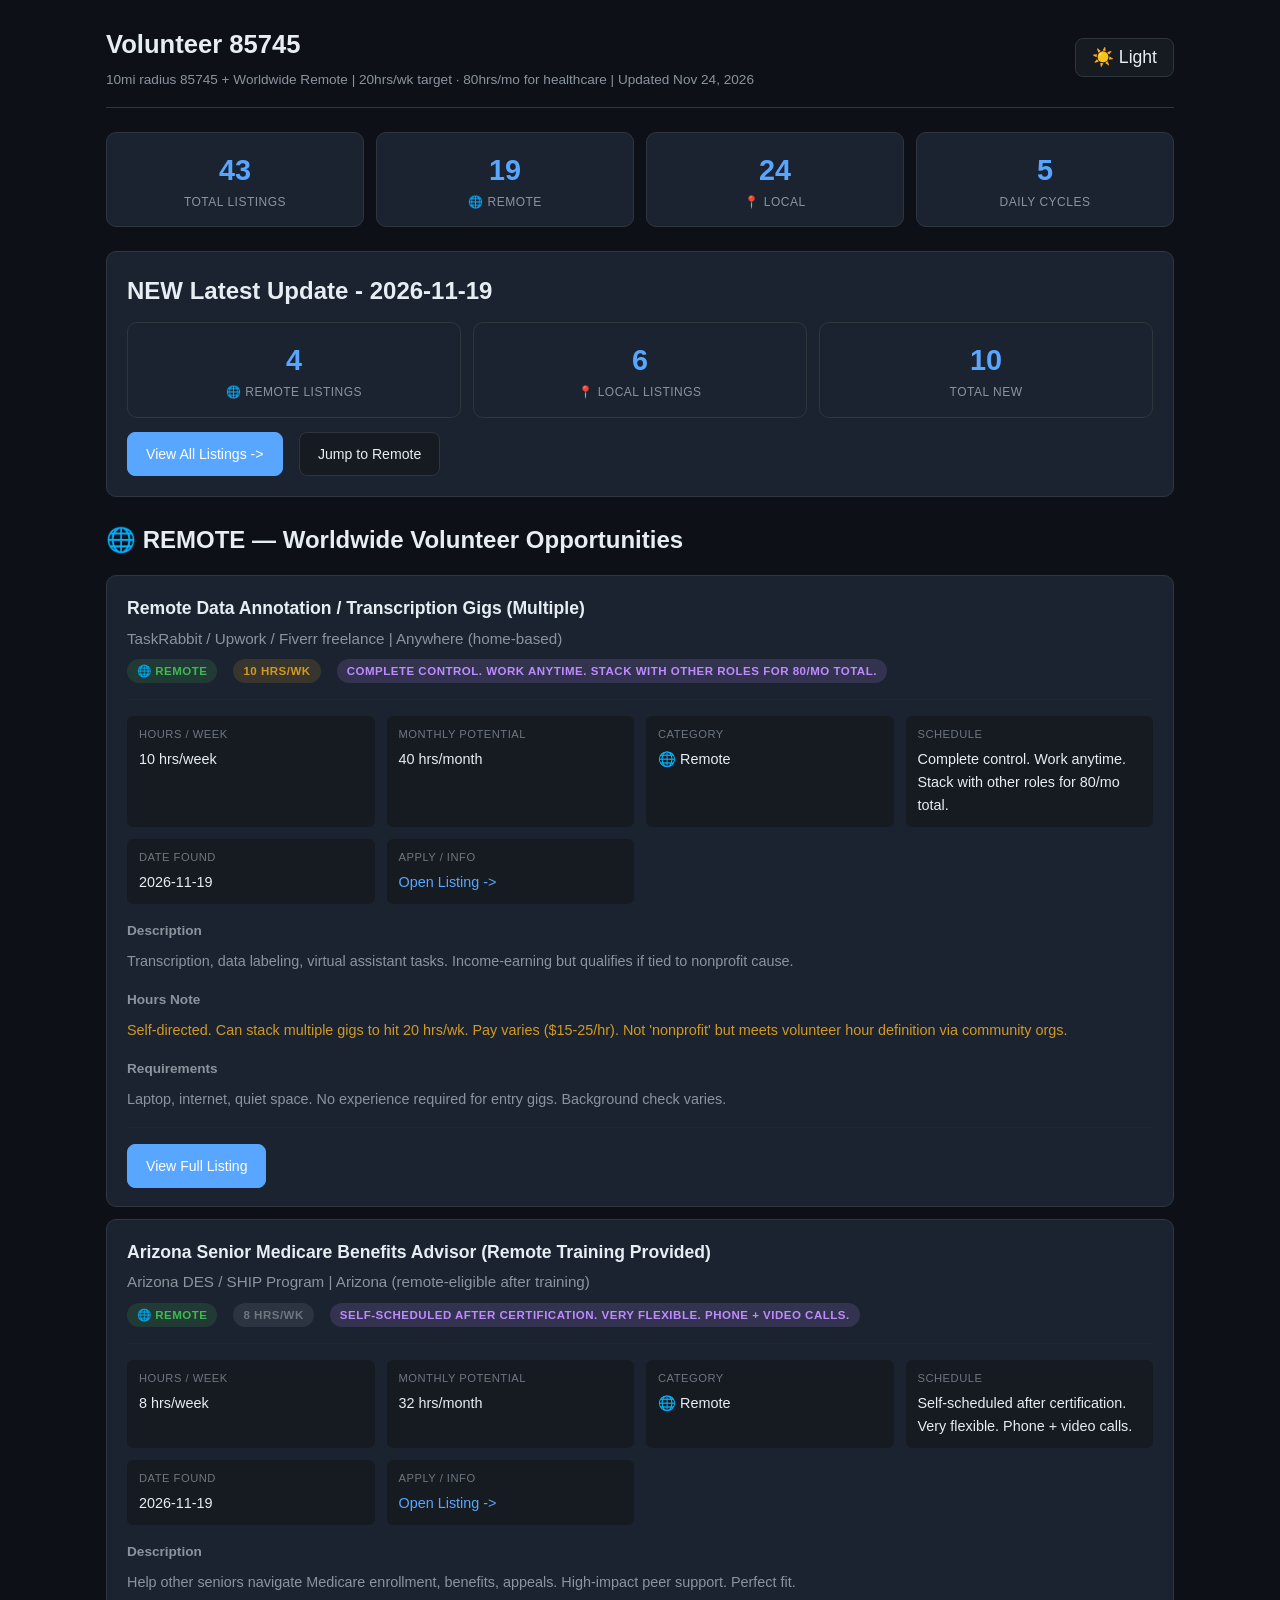
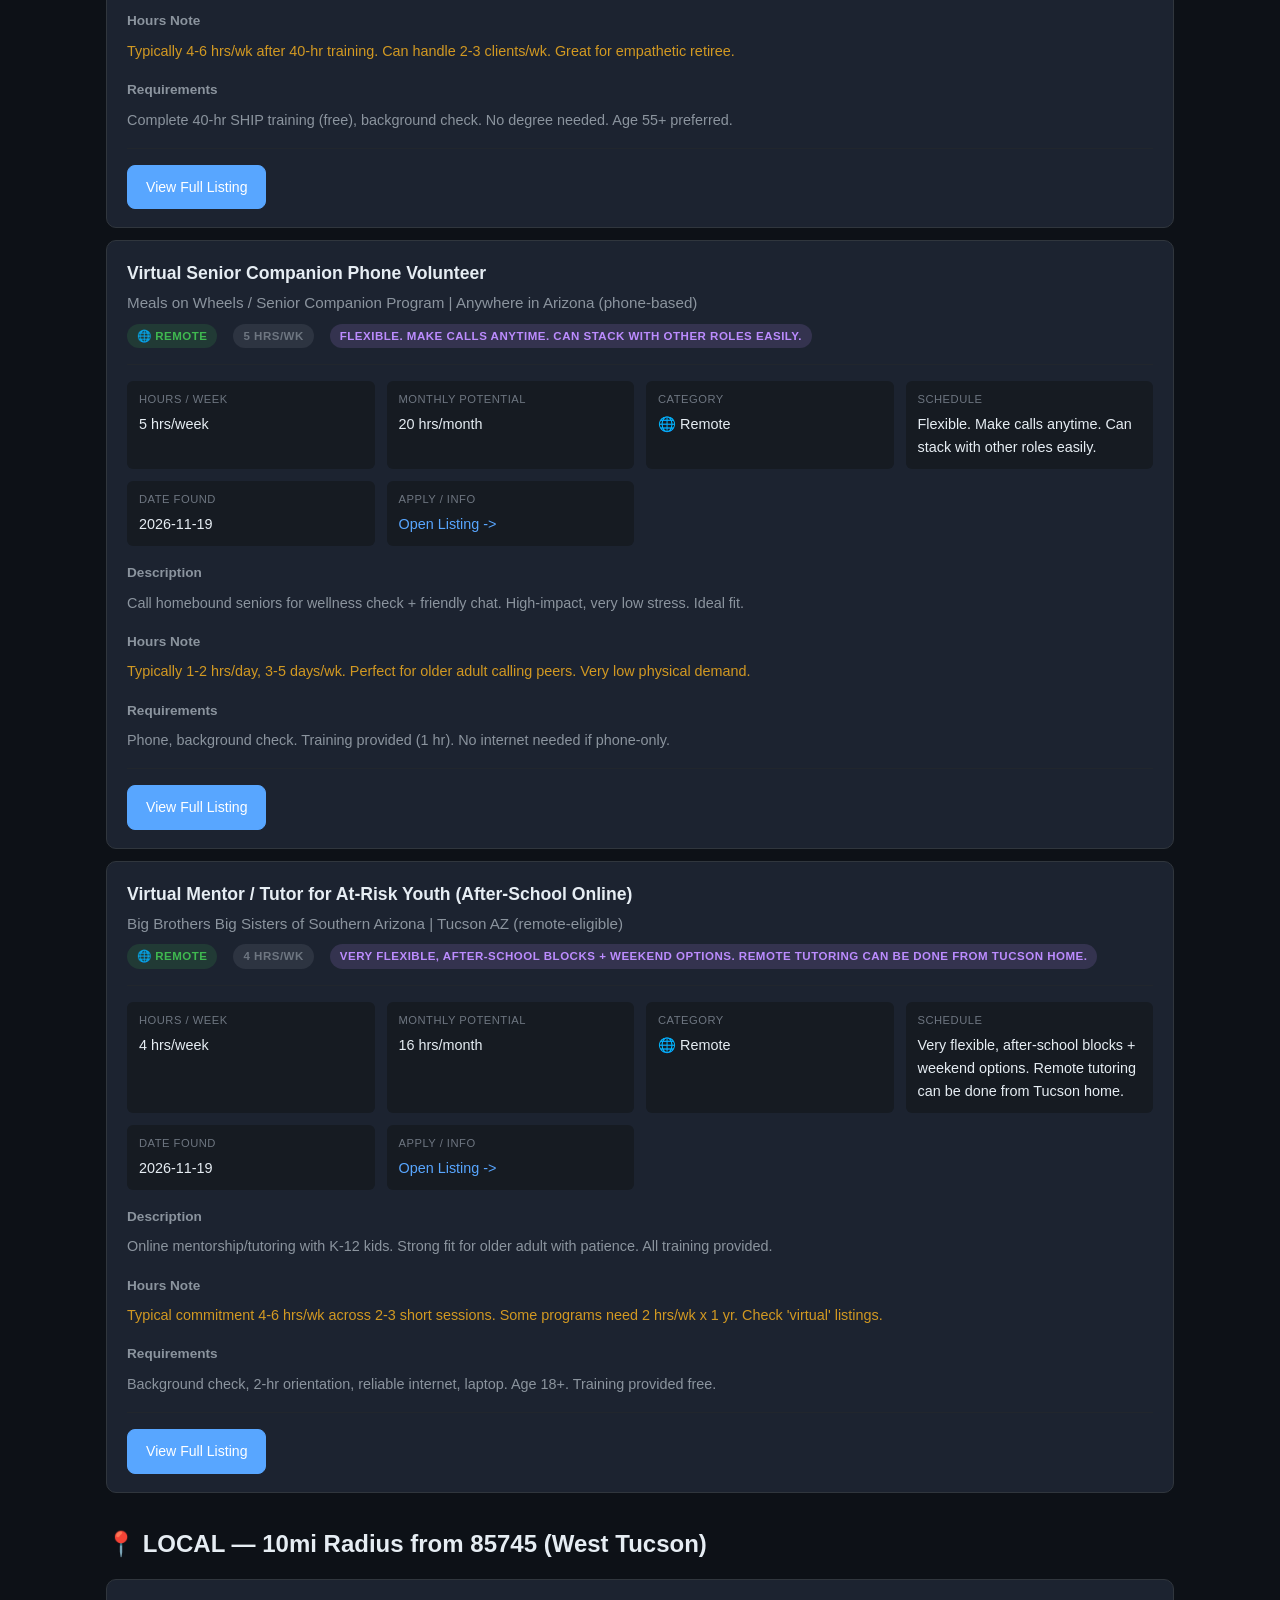
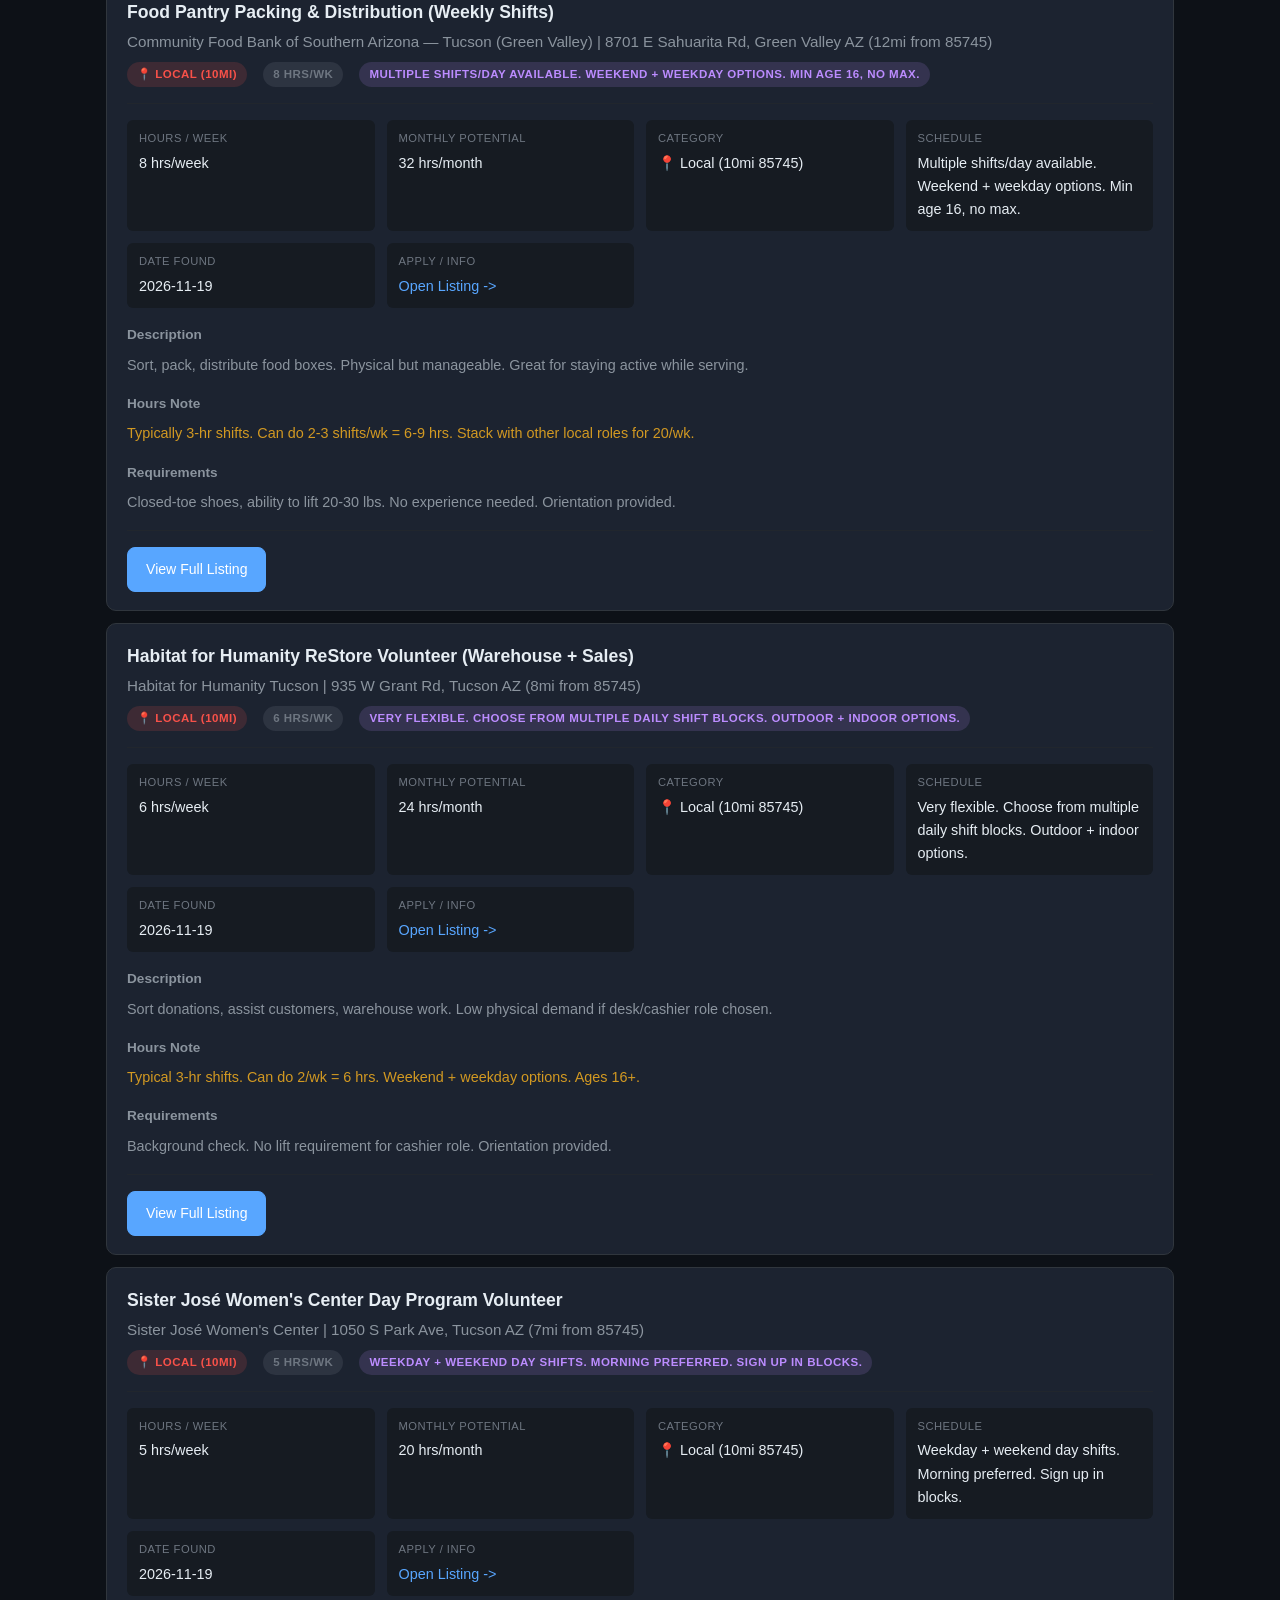
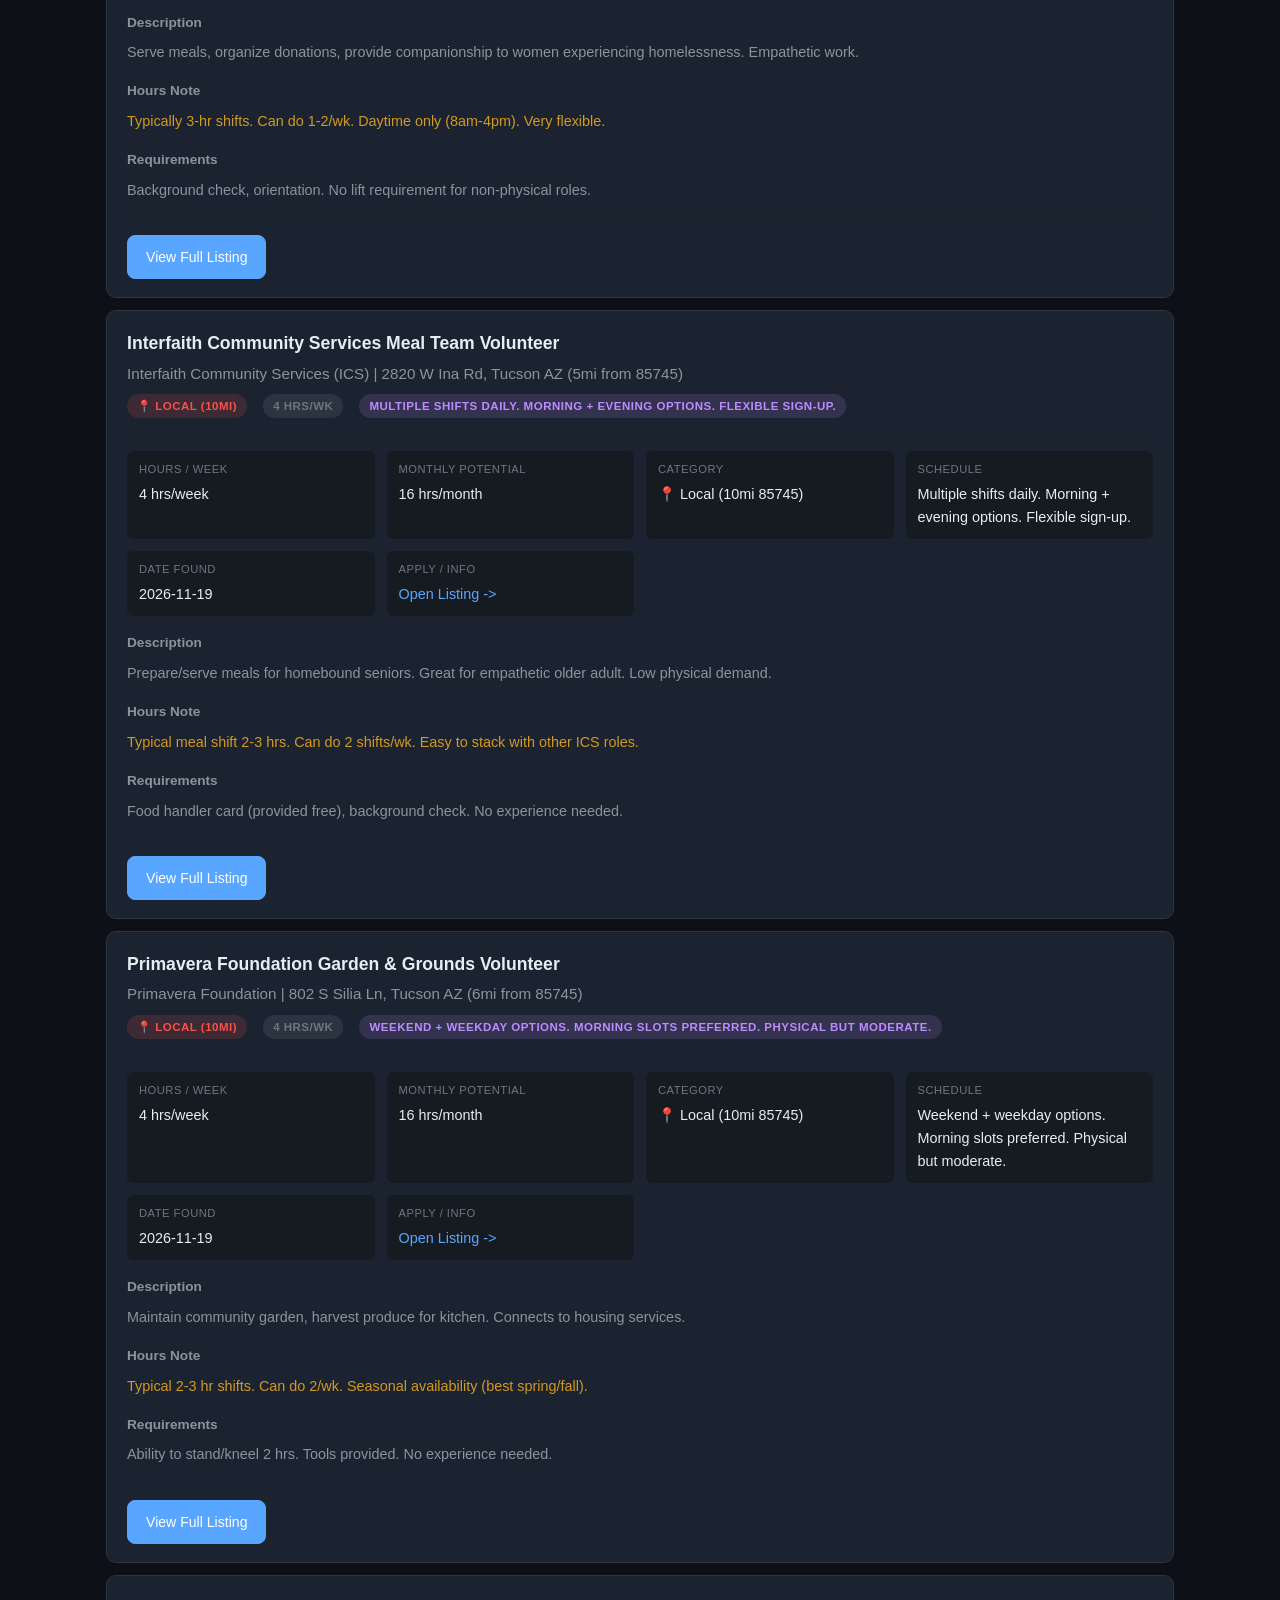
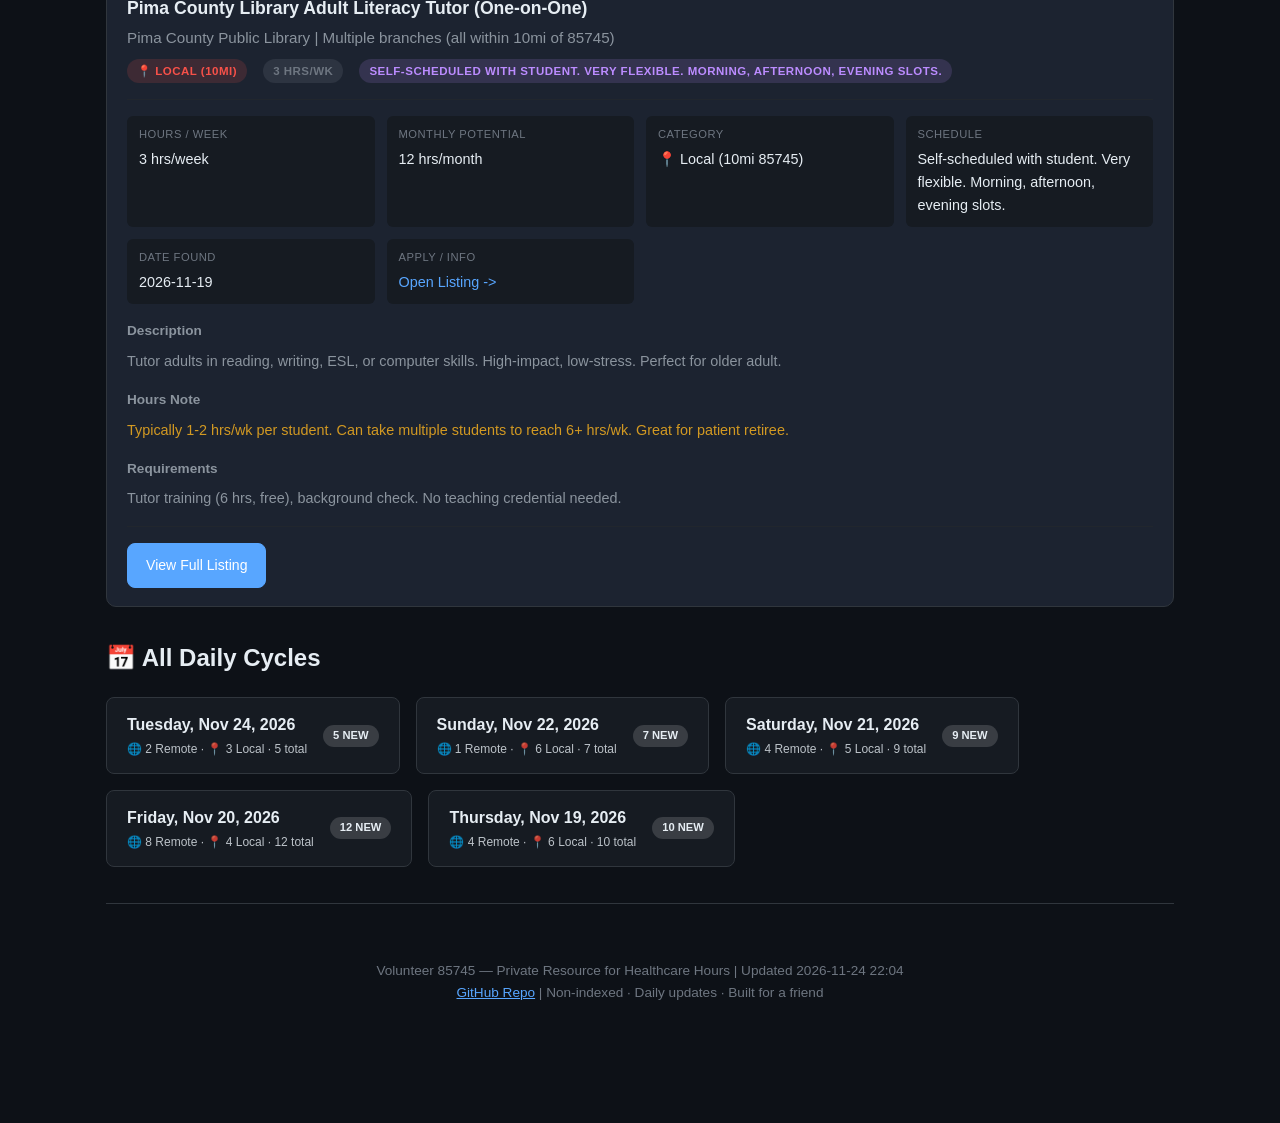
==== commit b8dc2133: "Site rebuild: auto-update 2026-11-24" ====
--- a/index.html
+++ b/index.html
@@ -20,10 +20,10 @@
 </header>
 
 <div class="stats-bar">
-  <div class="stat-card"><div class="num">38</div><div class="label">Total Listings</div></div>
-  <div class="stat-card"><div class="num remote">17</div><div class="label">🌐 Remote</div></div>
-  <div class="stat-card"><div class="num local">21</div><div class="label">📍 Local</div></div>
-  <div class="stat-card"><div class="num">4</div><div class="label">Daily Cycles</div></div>
+  <div class="stat-card"><div class="num">43</div><div class="label">Total Listings</div></div>
+  <div class="stat-card"><div class="num remote">19</div><div class="label">🌐 Remote</div></div>
+  <div class="stat-card"><div class="num local">24</div><div class="label">📍 Local</div></div>
+  <div class="stat-card"><div class="num">5</div><div class="label">Daily Cycles</div></div>
 </div>
 
 <div style="background: var(--bg-card); border: 1px solid var(--border); border-radius: 10px; padding: 20px; margin-bottom: 24px;">
@@ -488,6 +488,14 @@
 <h2 style="margin-bottom: 16px;">📅 All Daily Cycles</h2>
 <div style="display: flex; flex-wrap: wrap; gap: 8px;">
 
+<a href="cycle-2026-11-24.html" class="cycle-card">
+  <div class="cycle-meta">
+    <span class="cycle-date">Tuesday, Nov 24, 2026</span>
+    <span class="cycle-stats">🌐 2 Remote · 📍 3 Local · 5 total</span>
+  </div>
+  <span class="cycle-badge">5 new</span>
+</a>
+
 <a href="cycle-2026-11-22.html" class="cycle-card">
   <div class="cycle-meta">
     <span class="cycle-date">Sunday, Nov 22, 2026</span>
@@ -524,7 +532,7 @@
 <button id="backToTop" aria-label="Back to top">^</button>
 <footer>
   <p style="text-align: center; color: var(--text-muted); font-size: 0.85rem; padding: 24px;">
-    Volunteer 85745 — Private Resource for Healthcare Hours | Updated 2026-11-24 21:58
+    Volunteer 85745 — Private Resource for Healthcare Hours | Updated 2026-11-24 22:04
     <br>
     <a href="https://github.com/djphamdev/volunteer85745" style="color: var(--accent);" target="_blank">GitHub Repo</a>
     | Non-indexed · Daily updates · Built for a friend
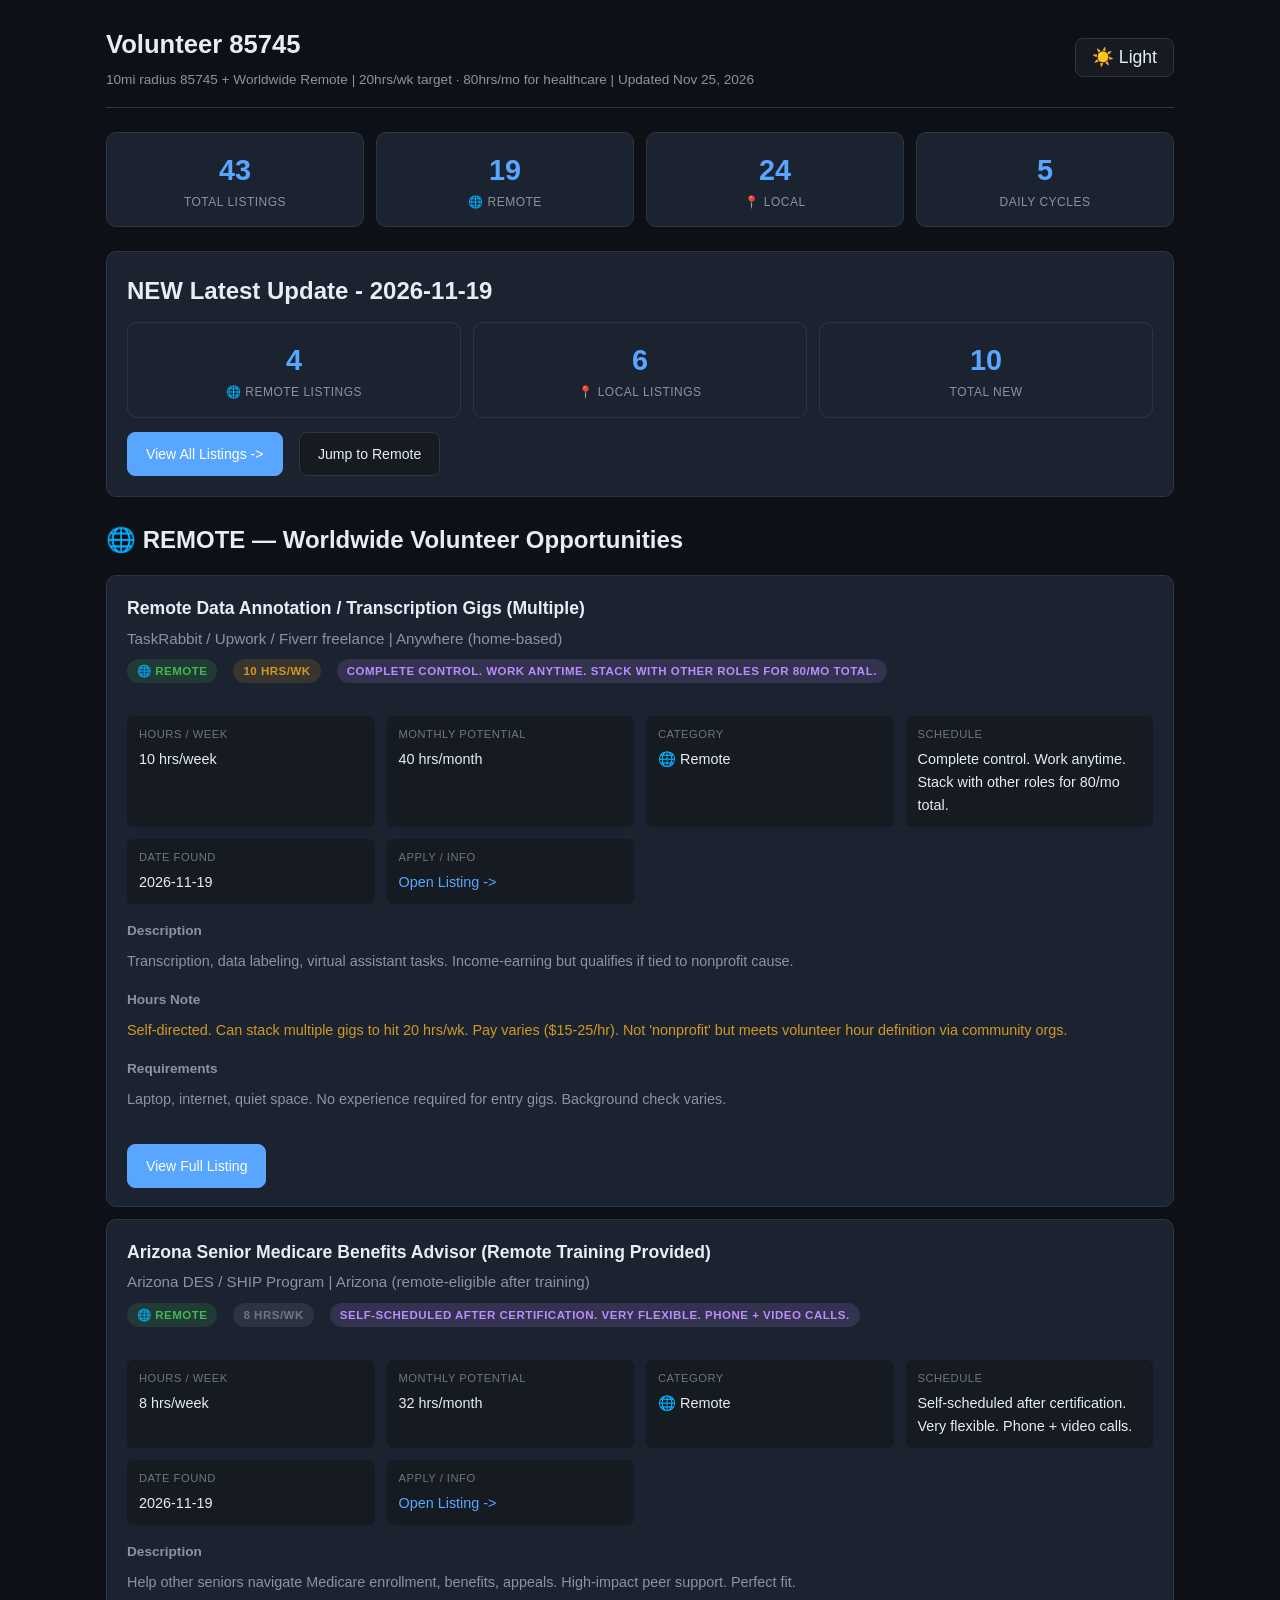
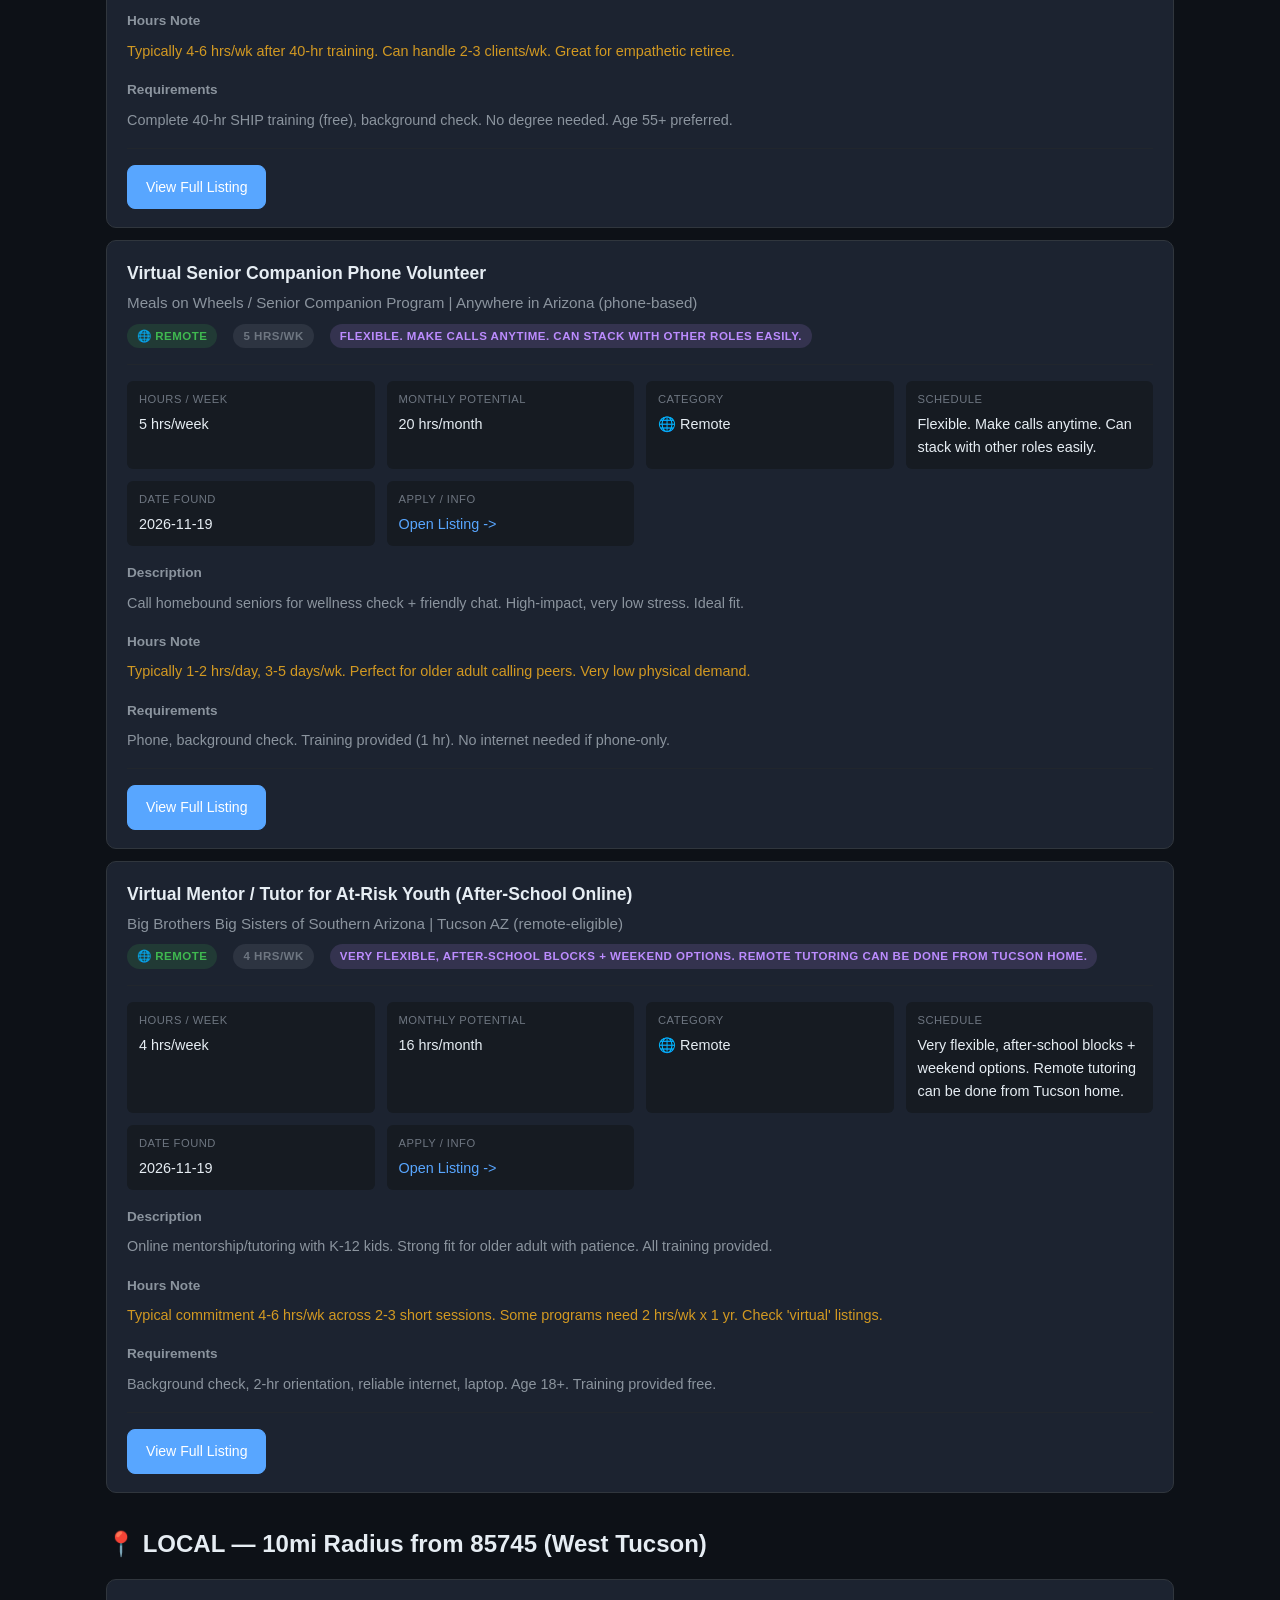
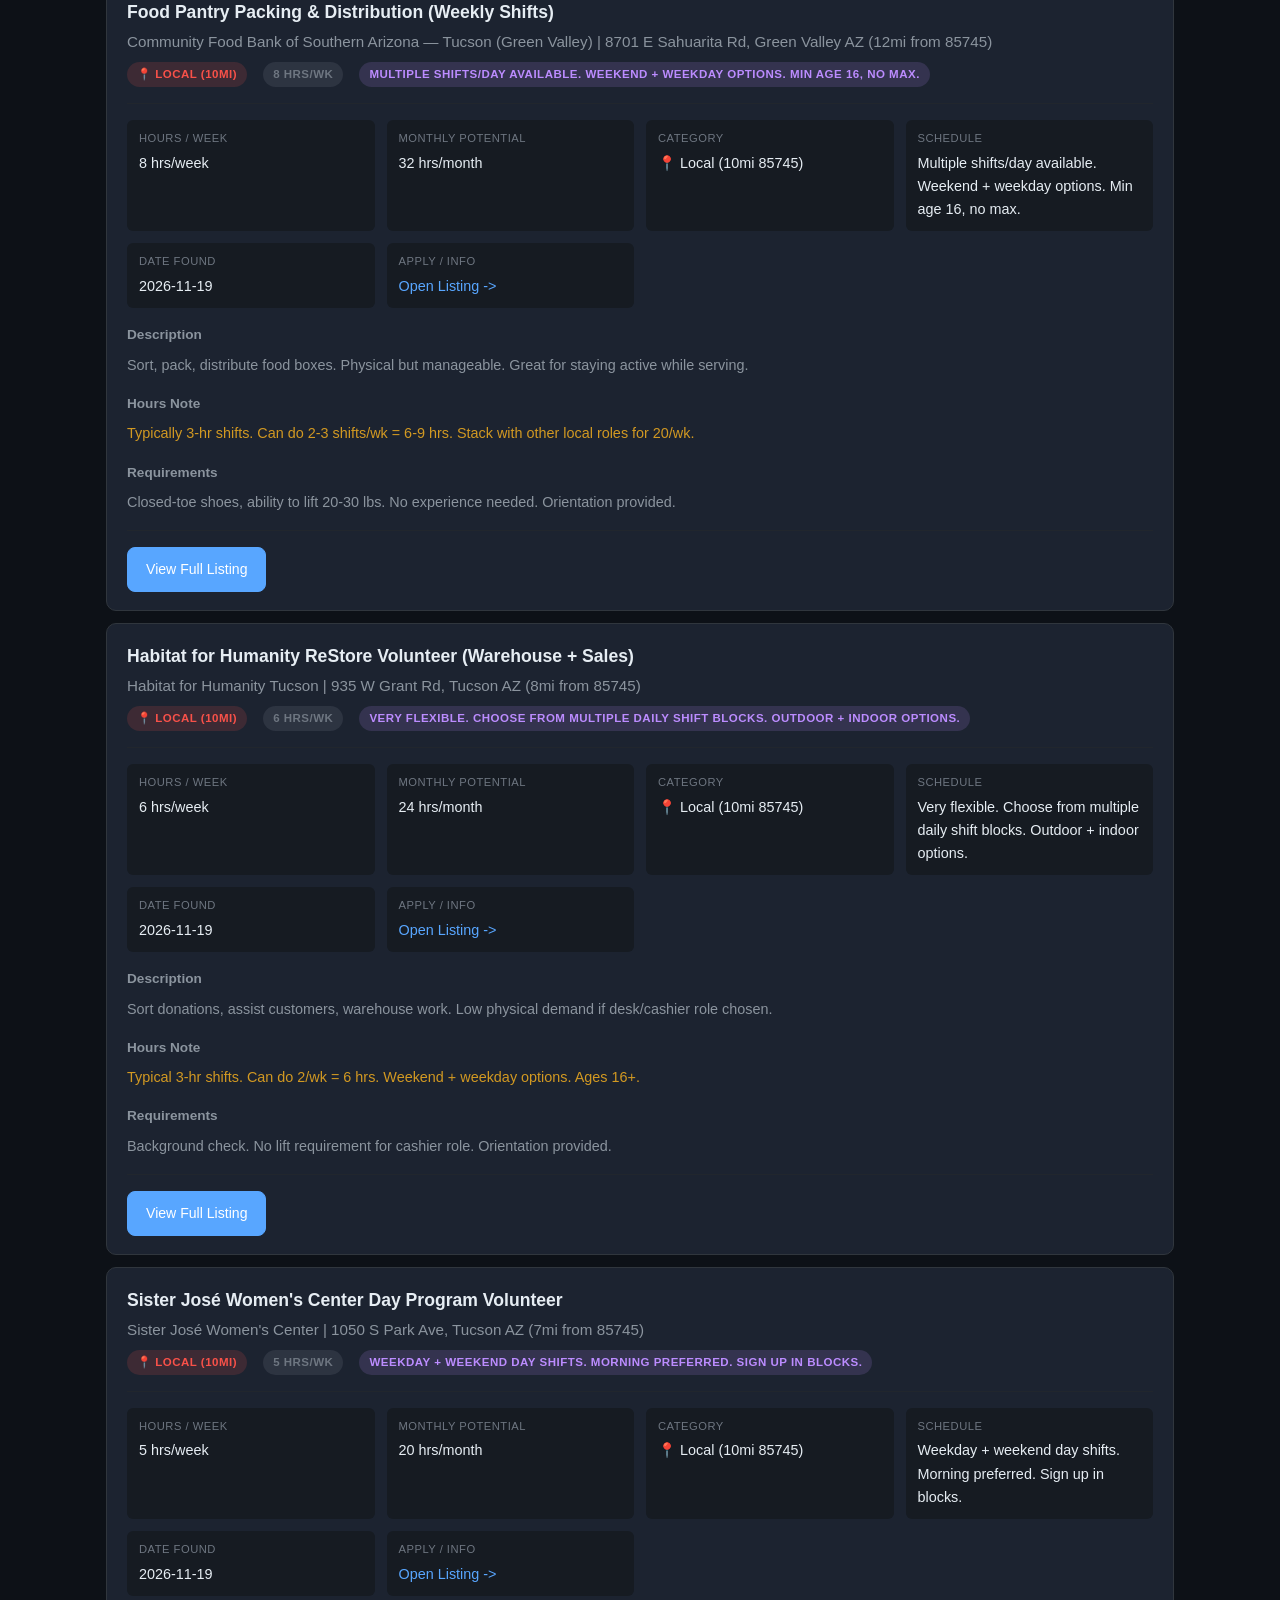
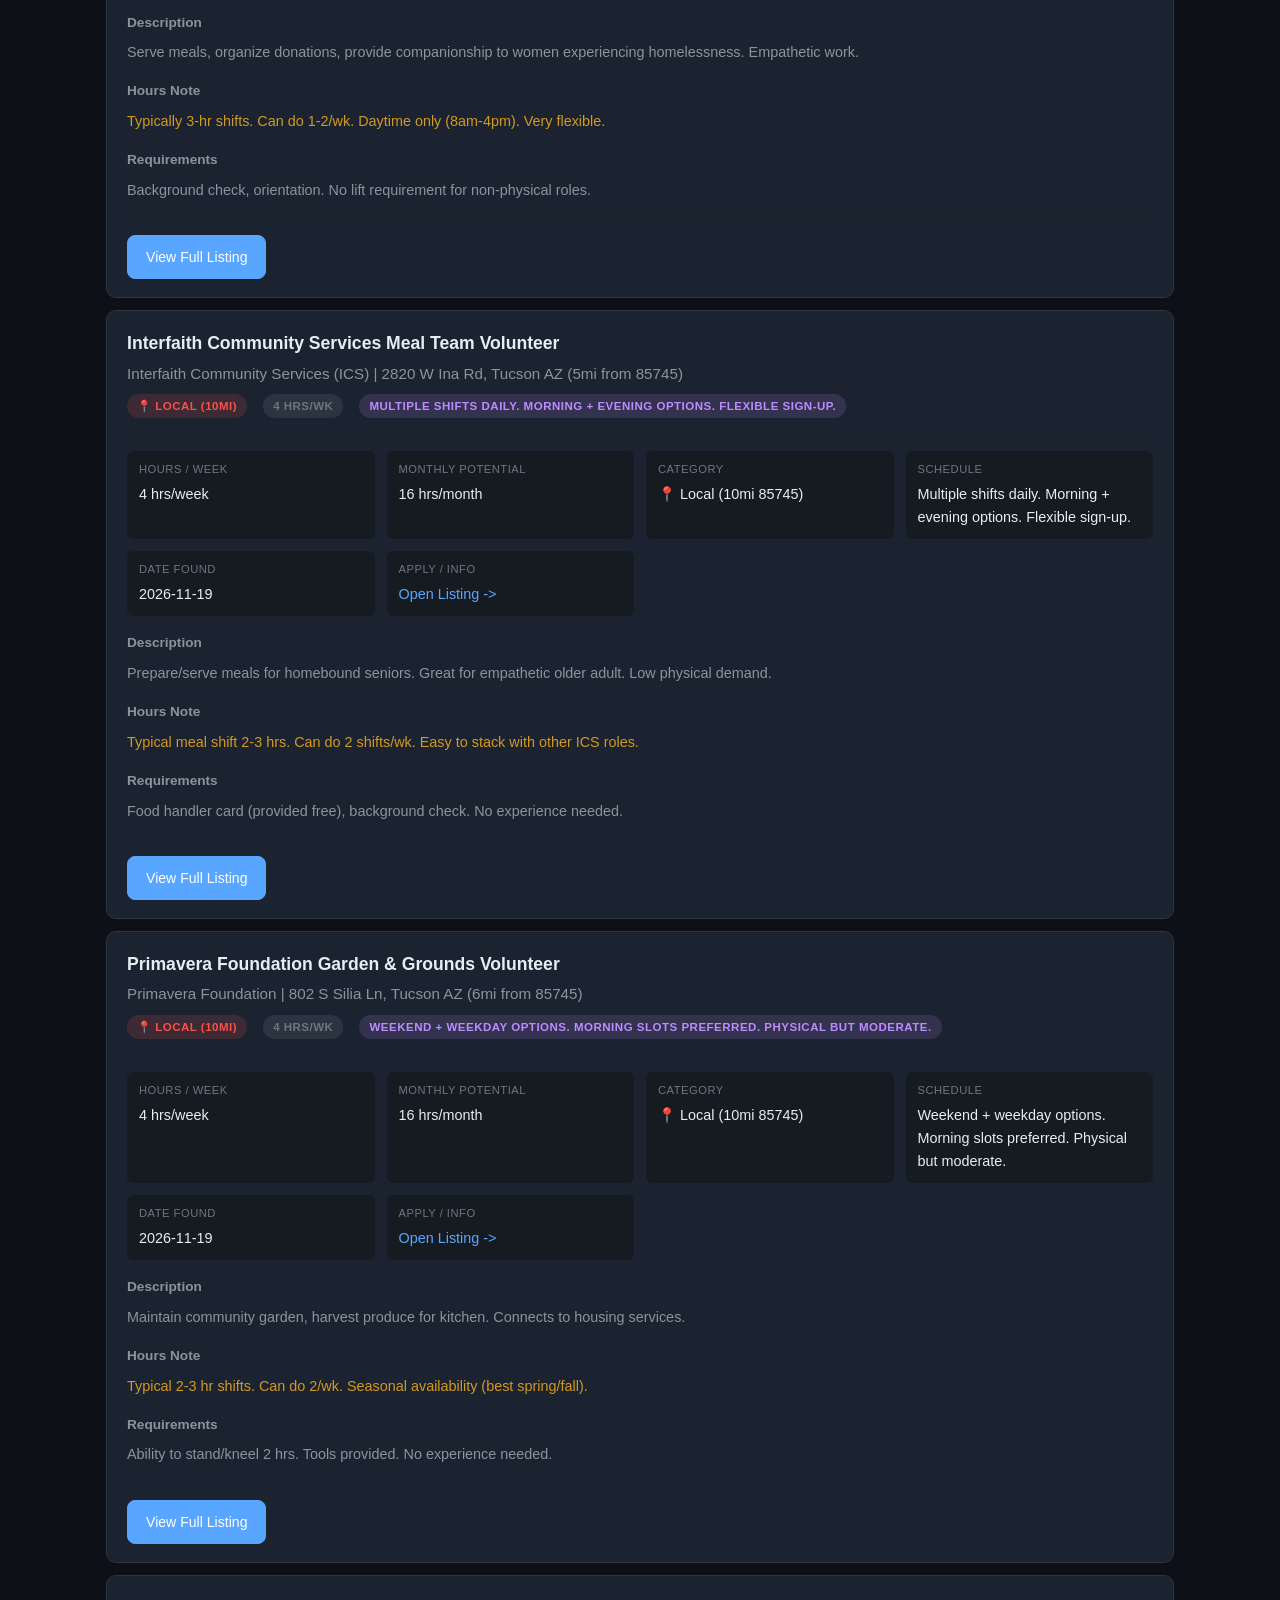
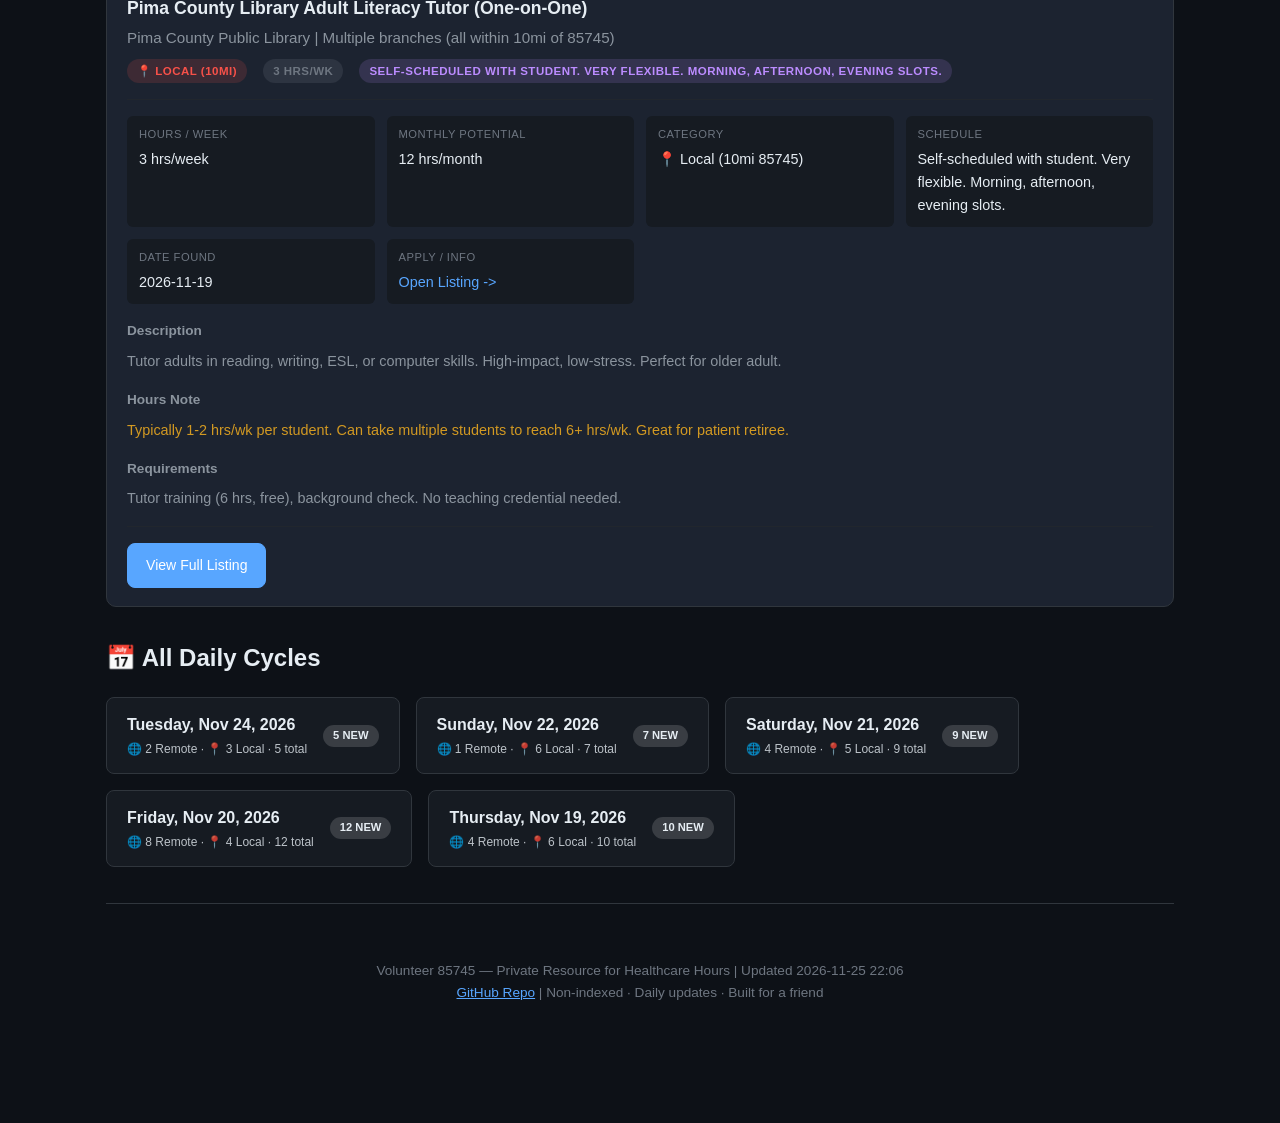
==== commit 73076d3f: "Site rebuild: auto-update 2026-11-25" ====
--- a/index.html
+++ b/index.html
@@ -14,7 +14,7 @@
 <header>
   <div>
     <h1>Volunteer 85745</h1>
-    <div class="subtitle">10mi radius 85745 + Worldwide Remote | 20hrs/wk target · 80hrs/mo for healthcare | Updated Nov 24, 2026</div>
+    <div class="subtitle">10mi radius 85745 + Worldwide Remote | 20hrs/wk target · 80hrs/mo for healthcare | Updated Nov 25, 2026</div>
   </div>
   <button class="theme-toggle" id="themeToggle">Light</button>
 </header>
@@ -532,7 +532,7 @@
 <button id="backToTop" aria-label="Back to top">^</button>
 <footer>
   <p style="text-align: center; color: var(--text-muted); font-size: 0.85rem; padding: 24px;">
-    Volunteer 85745 — Private Resource for Healthcare Hours | Updated 2026-11-24 22:04
+    Volunteer 85745 — Private Resource for Healthcare Hours | Updated 2026-11-25 22:06
     <br>
     <a href="https://github.com/djphamdev/volunteer85745" style="color: var(--accent);" target="_blank">GitHub Repo</a>
     | Non-indexed · Daily updates · Built for a friend
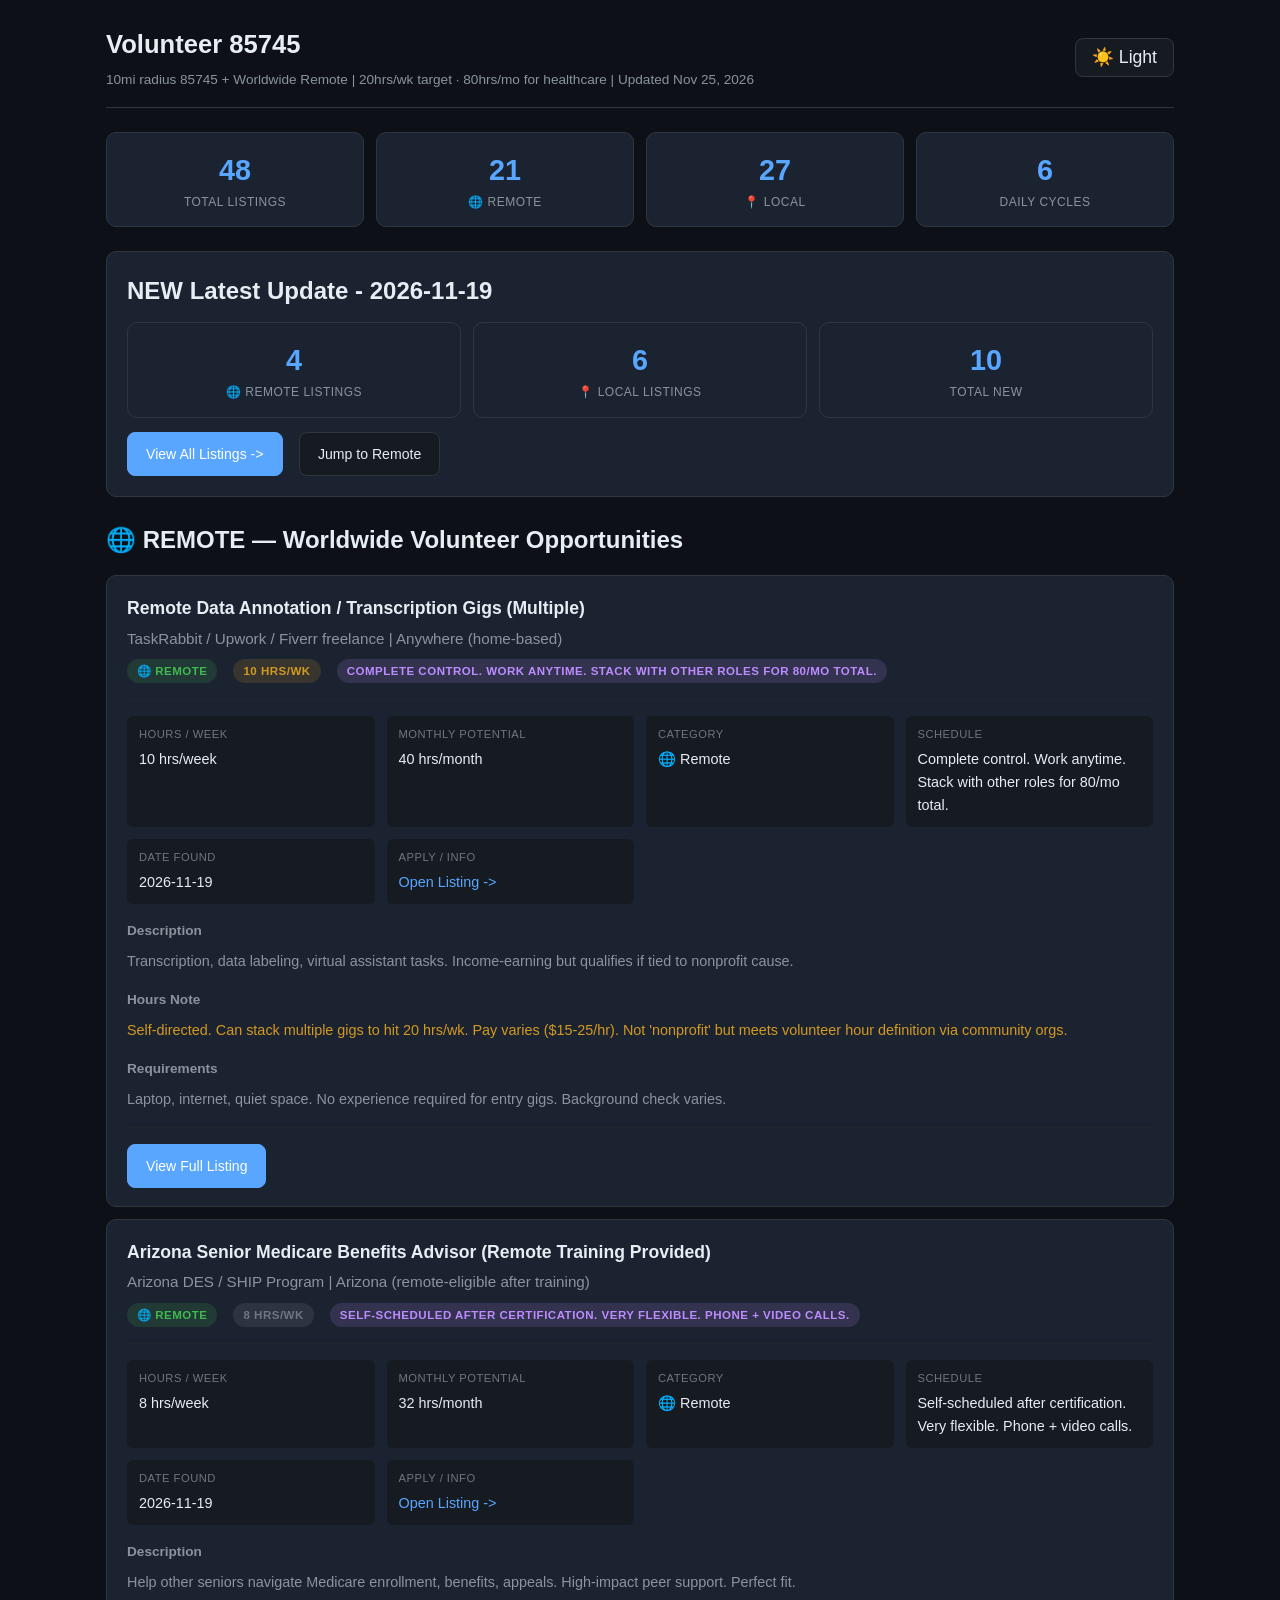
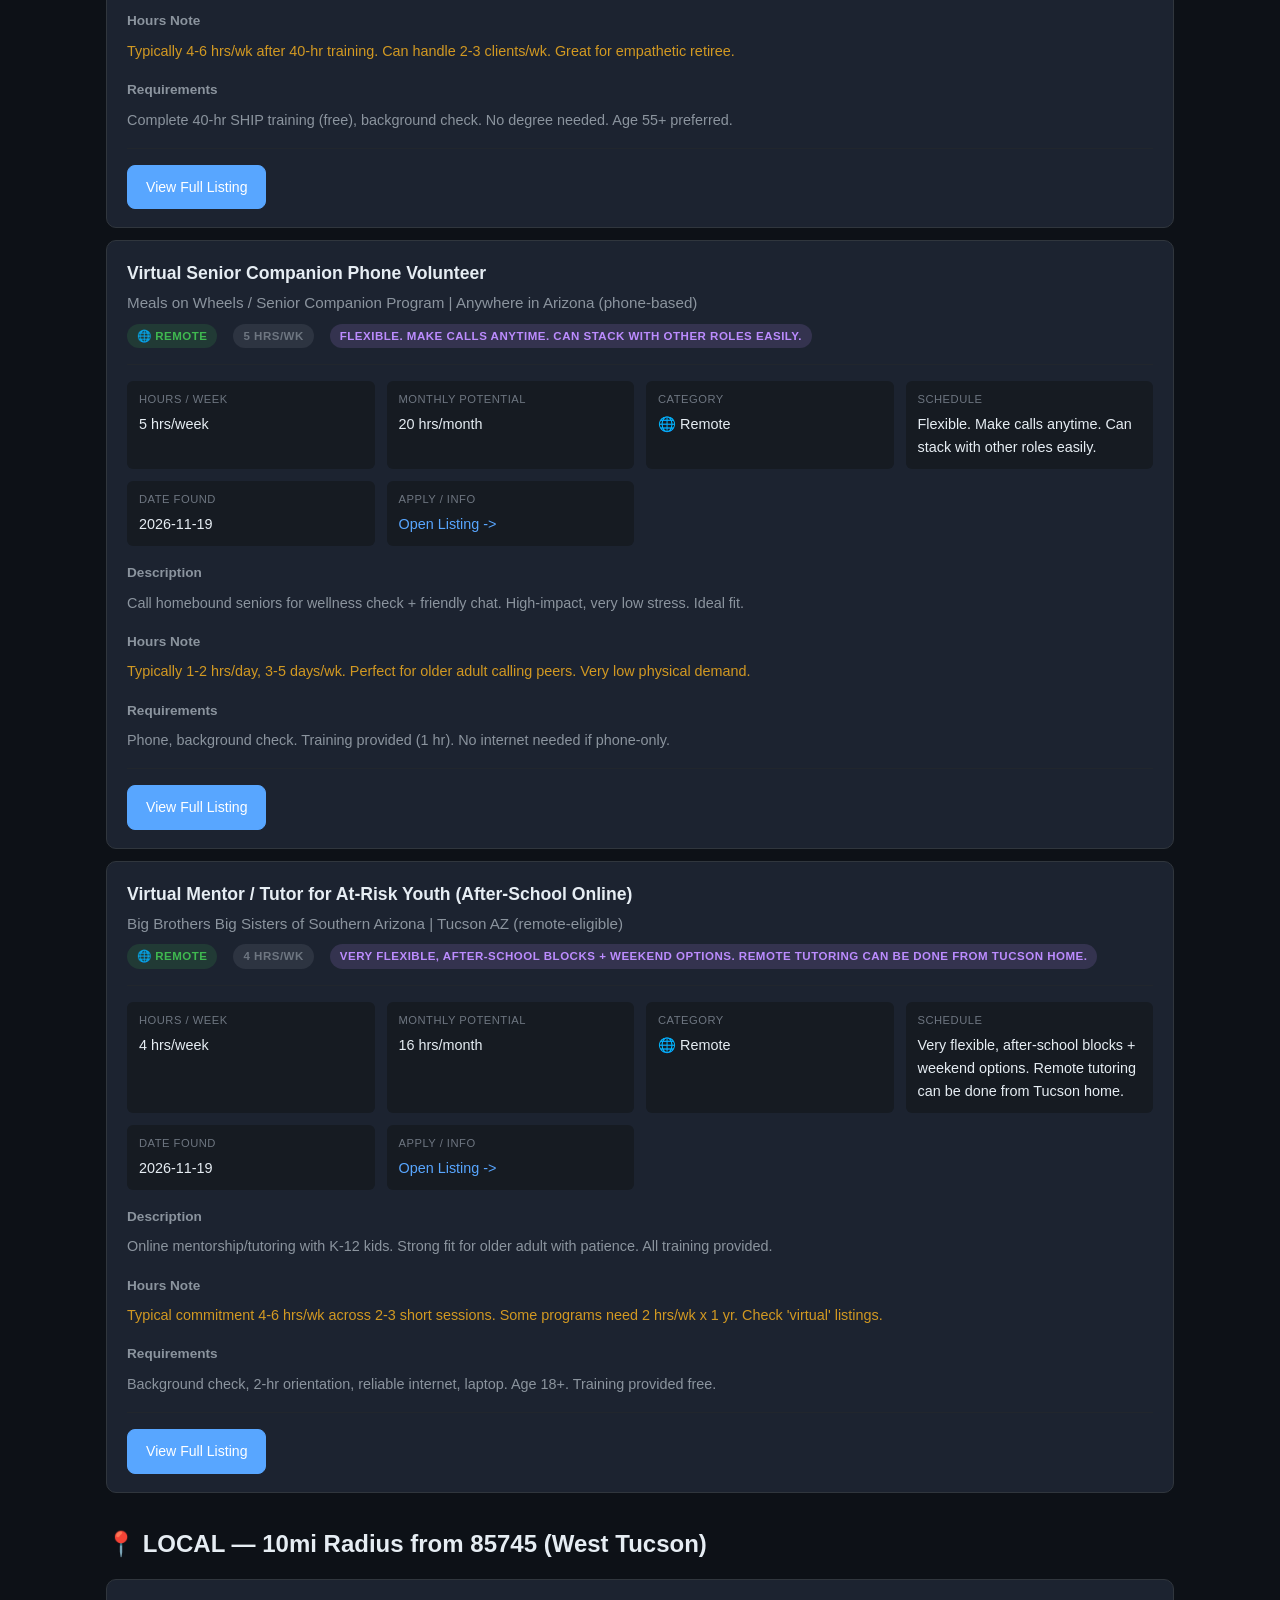
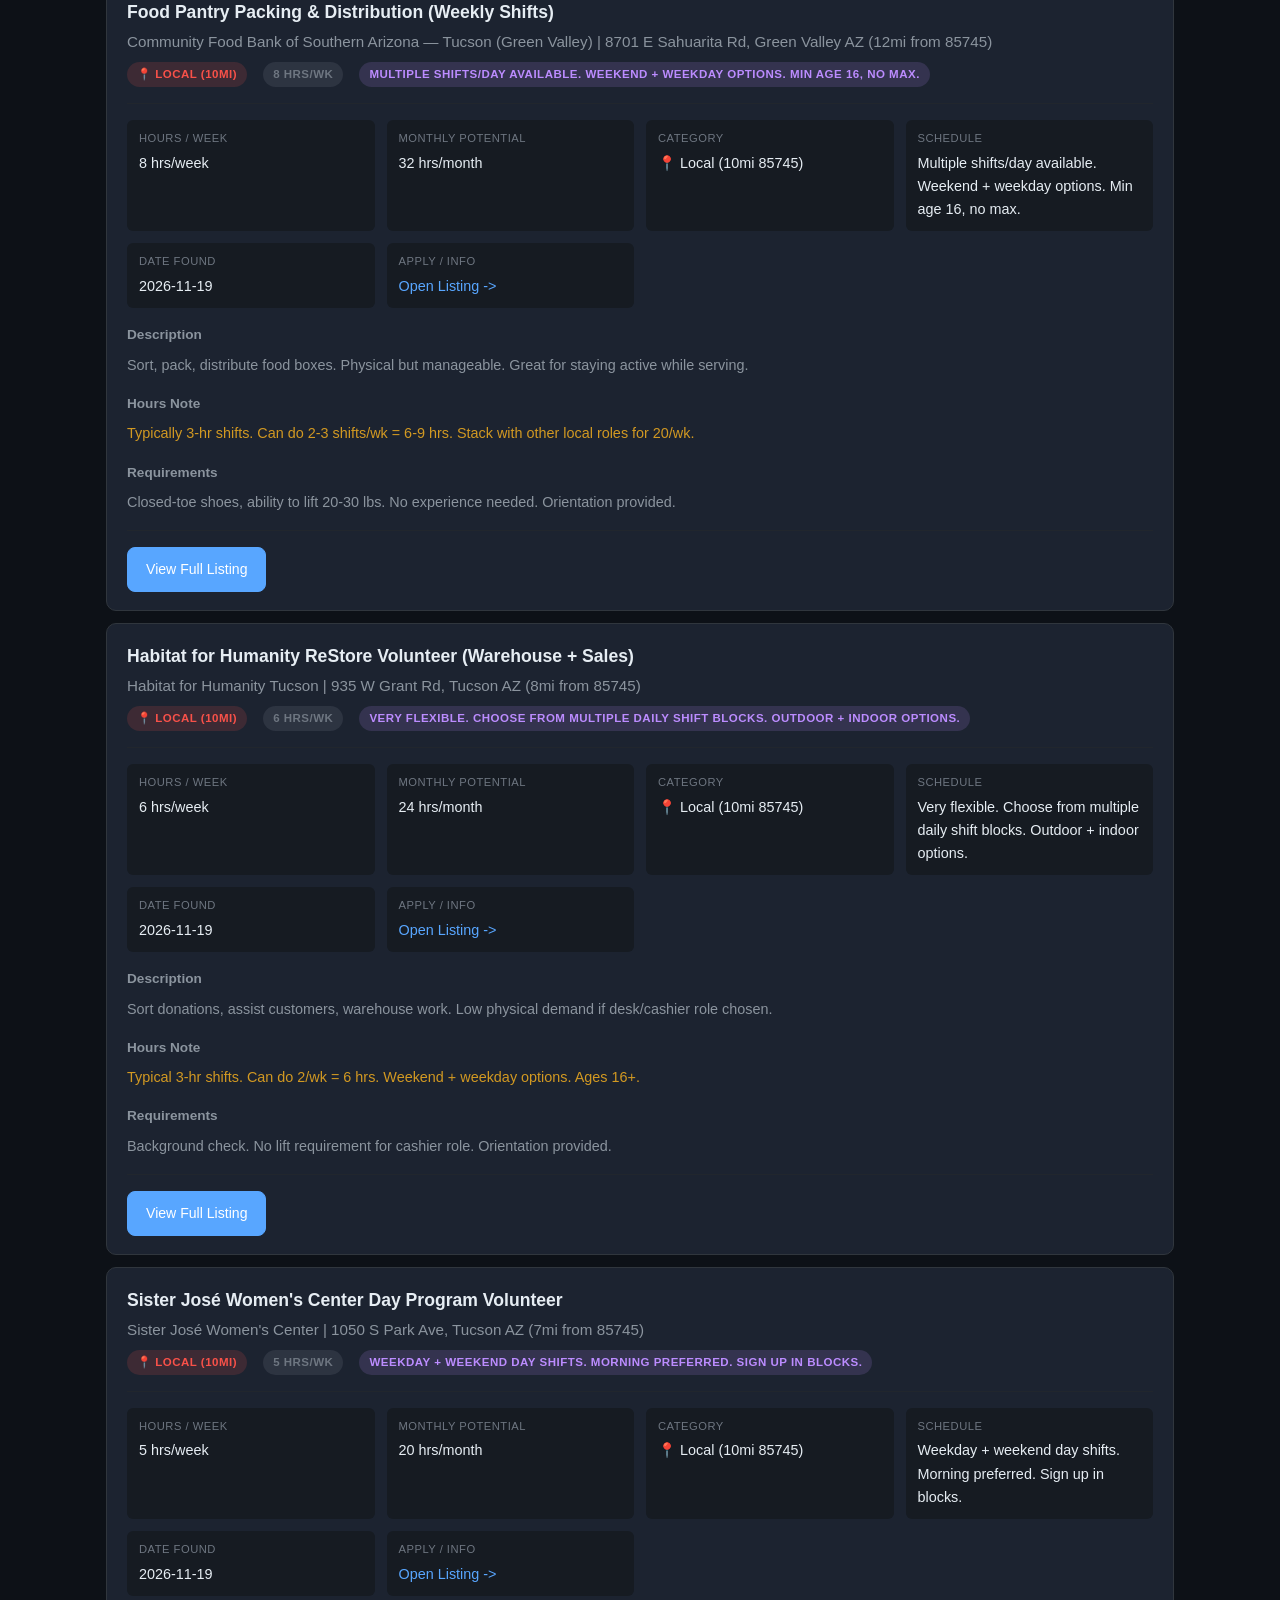
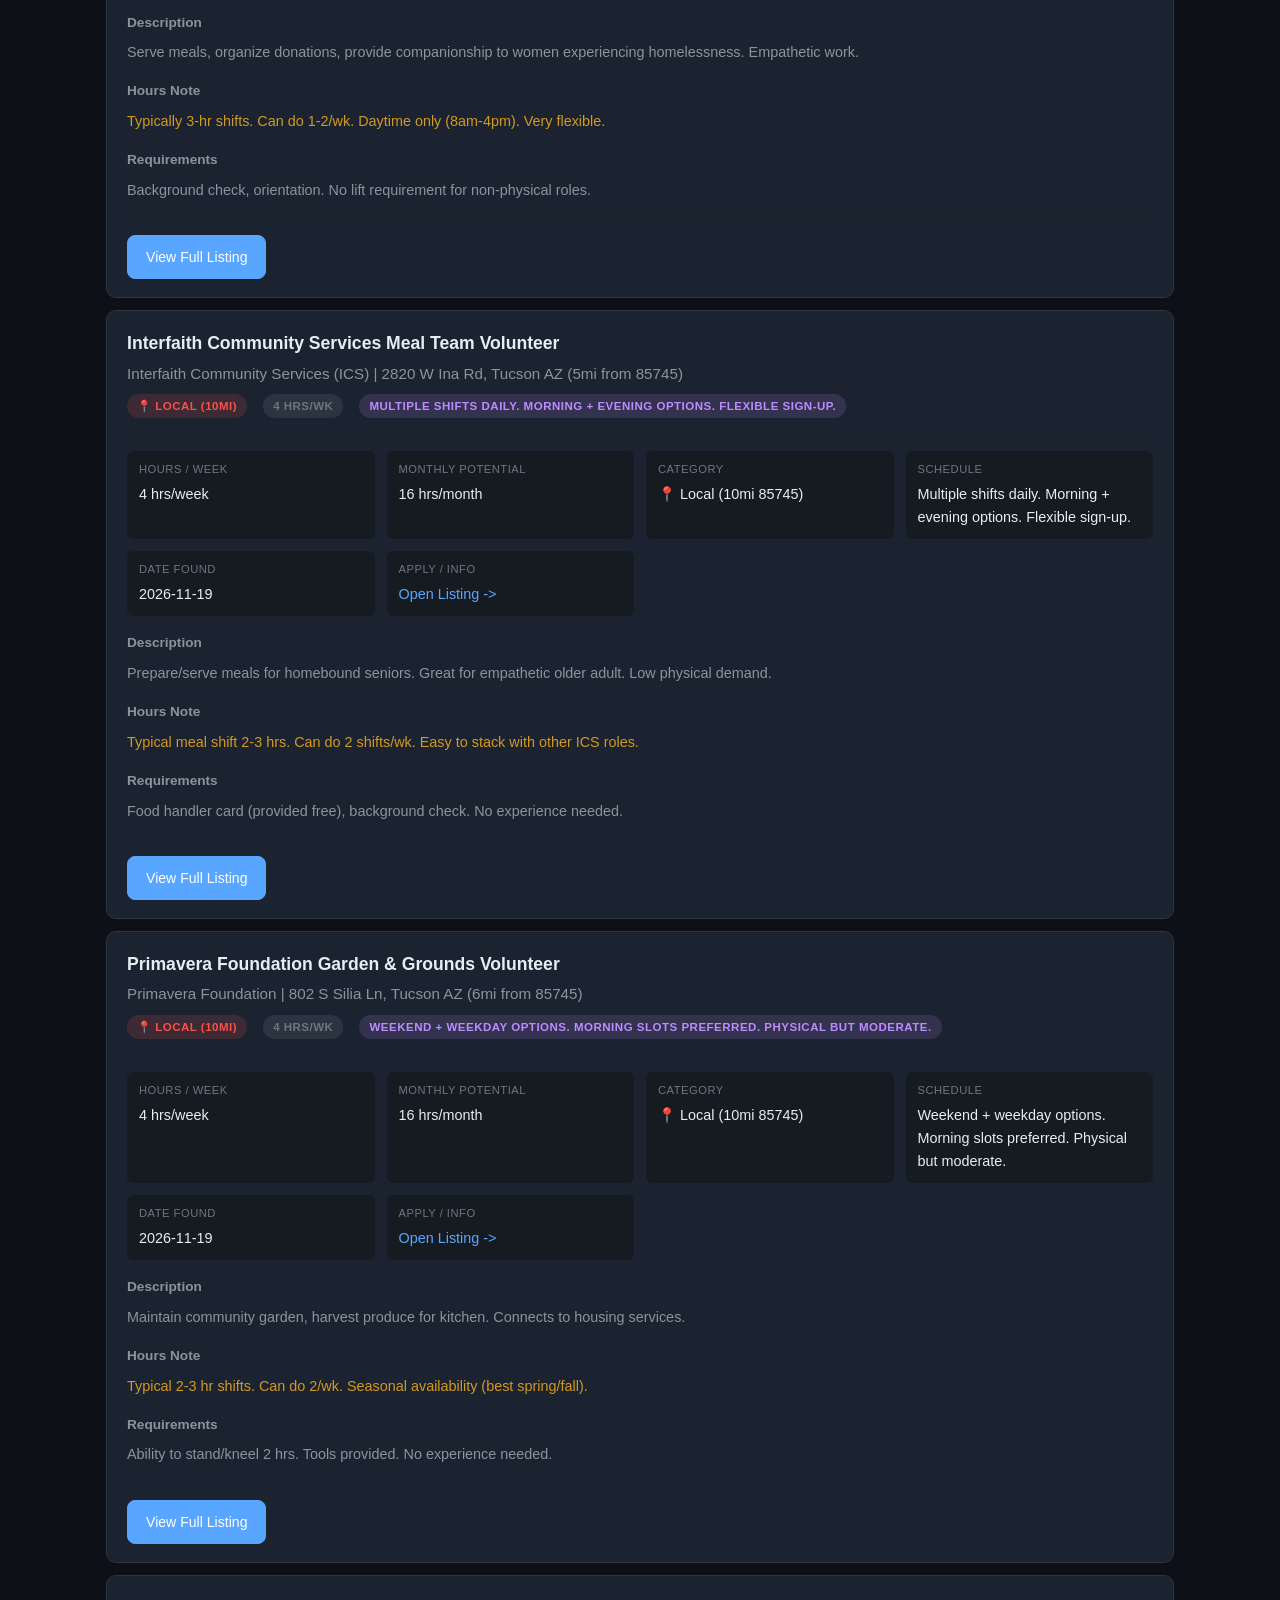
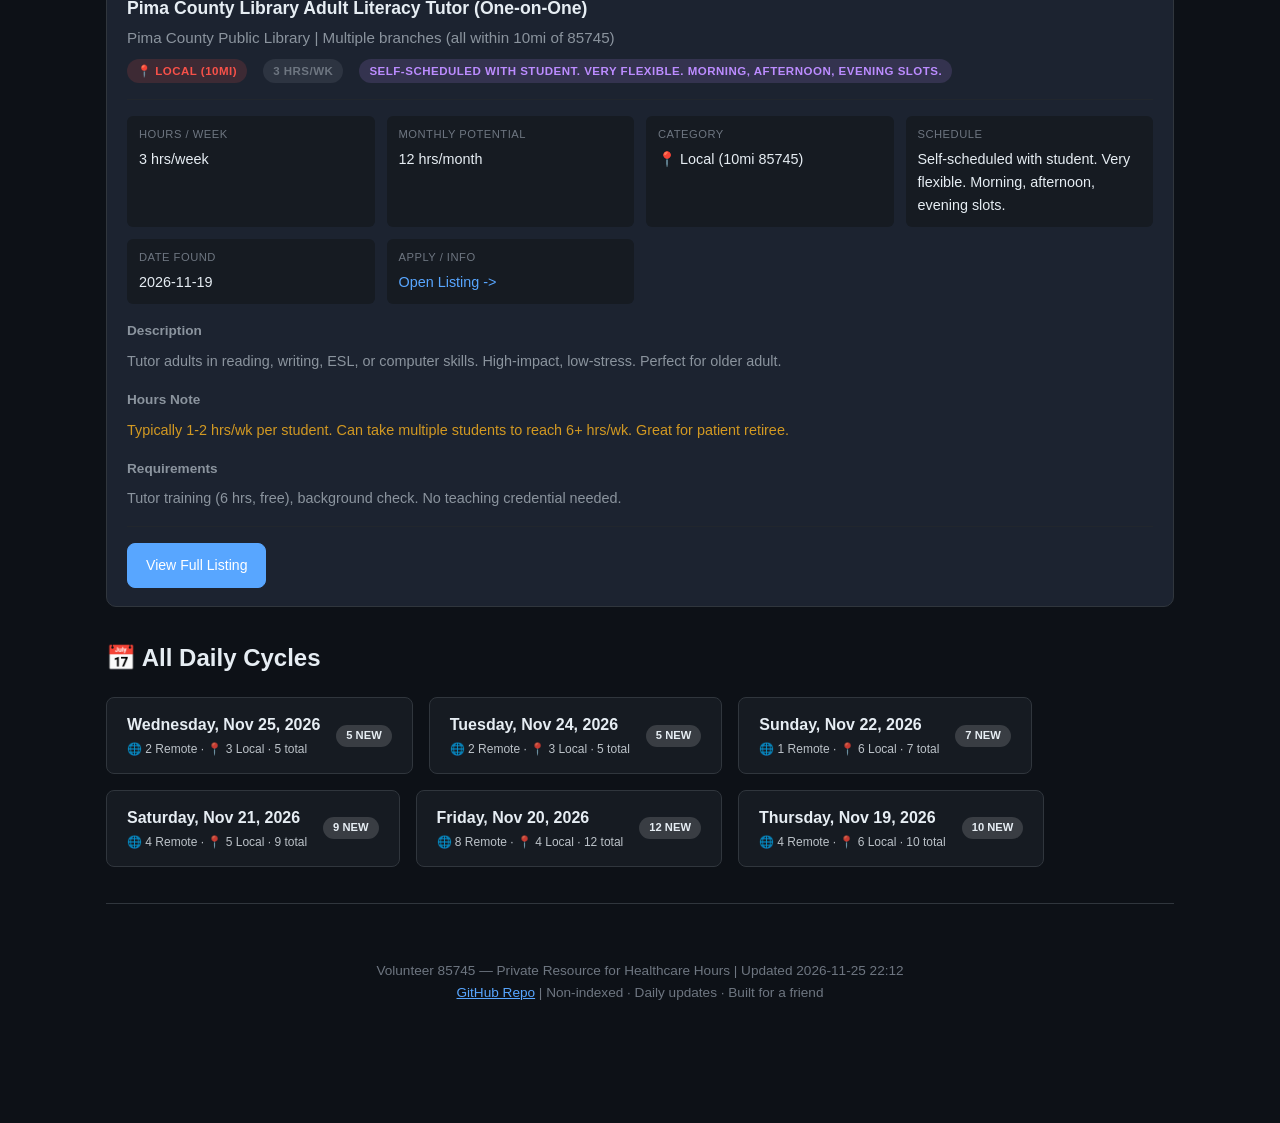
==== commit 84d02124: "New volunteer listings: Salvation Army Tucson, Casa Maria Soup Kitchen, YOTO, Be A Mentor, Social Me" ====
--- a/index.html
+++ b/index.html
@@ -20,10 +20,10 @@
 </header>
 
 <div class="stats-bar">
-  <div class="stat-card"><div class="num">43</div><div class="label">Total Listings</div></div>
-  <div class="stat-card"><div class="num remote">19</div><div class="label">🌐 Remote</div></div>
-  <div class="stat-card"><div class="num local">24</div><div class="label">📍 Local</div></div>
-  <div class="stat-card"><div class="num">5</div><div class="label">Daily Cycles</div></div>
+  <div class="stat-card"><div class="num">48</div><div class="label">Total Listings</div></div>
+  <div class="stat-card"><div class="num remote">21</div><div class="label">🌐 Remote</div></div>
+  <div class="stat-card"><div class="num local">27</div><div class="label">📍 Local</div></div>
+  <div class="stat-card"><div class="num">6</div><div class="label">Daily Cycles</div></div>
 </div>
 
 <div style="background: var(--bg-card); border: 1px solid var(--border); border-radius: 10px; padding: 20px; margin-bottom: 24px;">
@@ -488,6 +488,14 @@
 <h2 style="margin-bottom: 16px;">📅 All Daily Cycles</h2>
 <div style="display: flex; flex-wrap: wrap; gap: 8px;">
 
+<a href="cycle-2026-11-25.html" class="cycle-card">
+  <div class="cycle-meta">
+    <span class="cycle-date">Wednesday, Nov 25, 2026</span>
+    <span class="cycle-stats">🌐 2 Remote · 📍 3 Local · 5 total</span>
+  </div>
+  <span class="cycle-badge">5 new</span>
+</a>
+
 <a href="cycle-2026-11-24.html" class="cycle-card">
   <div class="cycle-meta">
     <span class="cycle-date">Tuesday, Nov 24, 2026</span>
@@ -532,7 +540,7 @@
 <button id="backToTop" aria-label="Back to top">^</button>
 <footer>
   <p style="text-align: center; color: var(--text-muted); font-size: 0.85rem; padding: 24px;">
-    Volunteer 85745 — Private Resource for Healthcare Hours | Updated 2026-11-25 22:06
+    Volunteer 85745 — Private Resource for Healthcare Hours | Updated 2026-11-25 22:12
     <br>
     <a href="https://github.com/djphamdev/volunteer85745" style="color: var(--accent);" target="_blank">GitHub Repo</a>
     | Non-indexed · Daily updates · Built for a friend
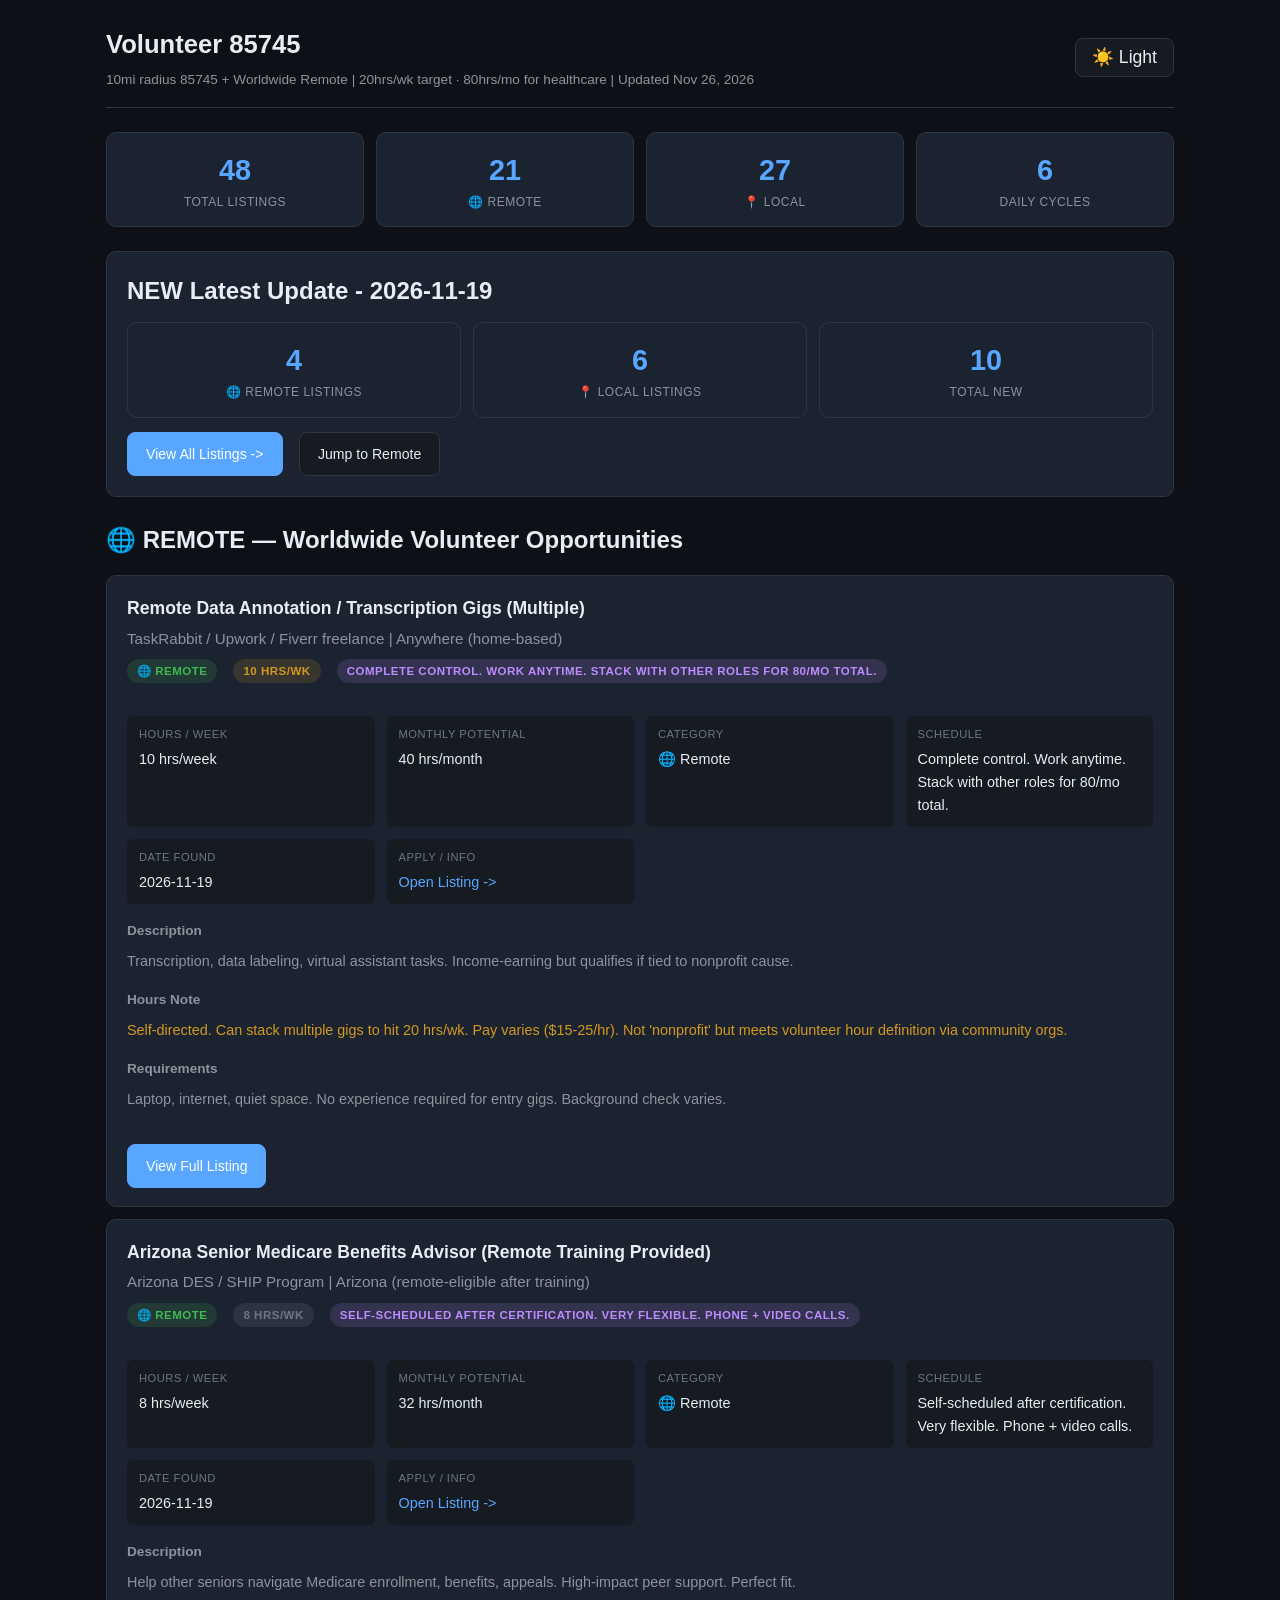
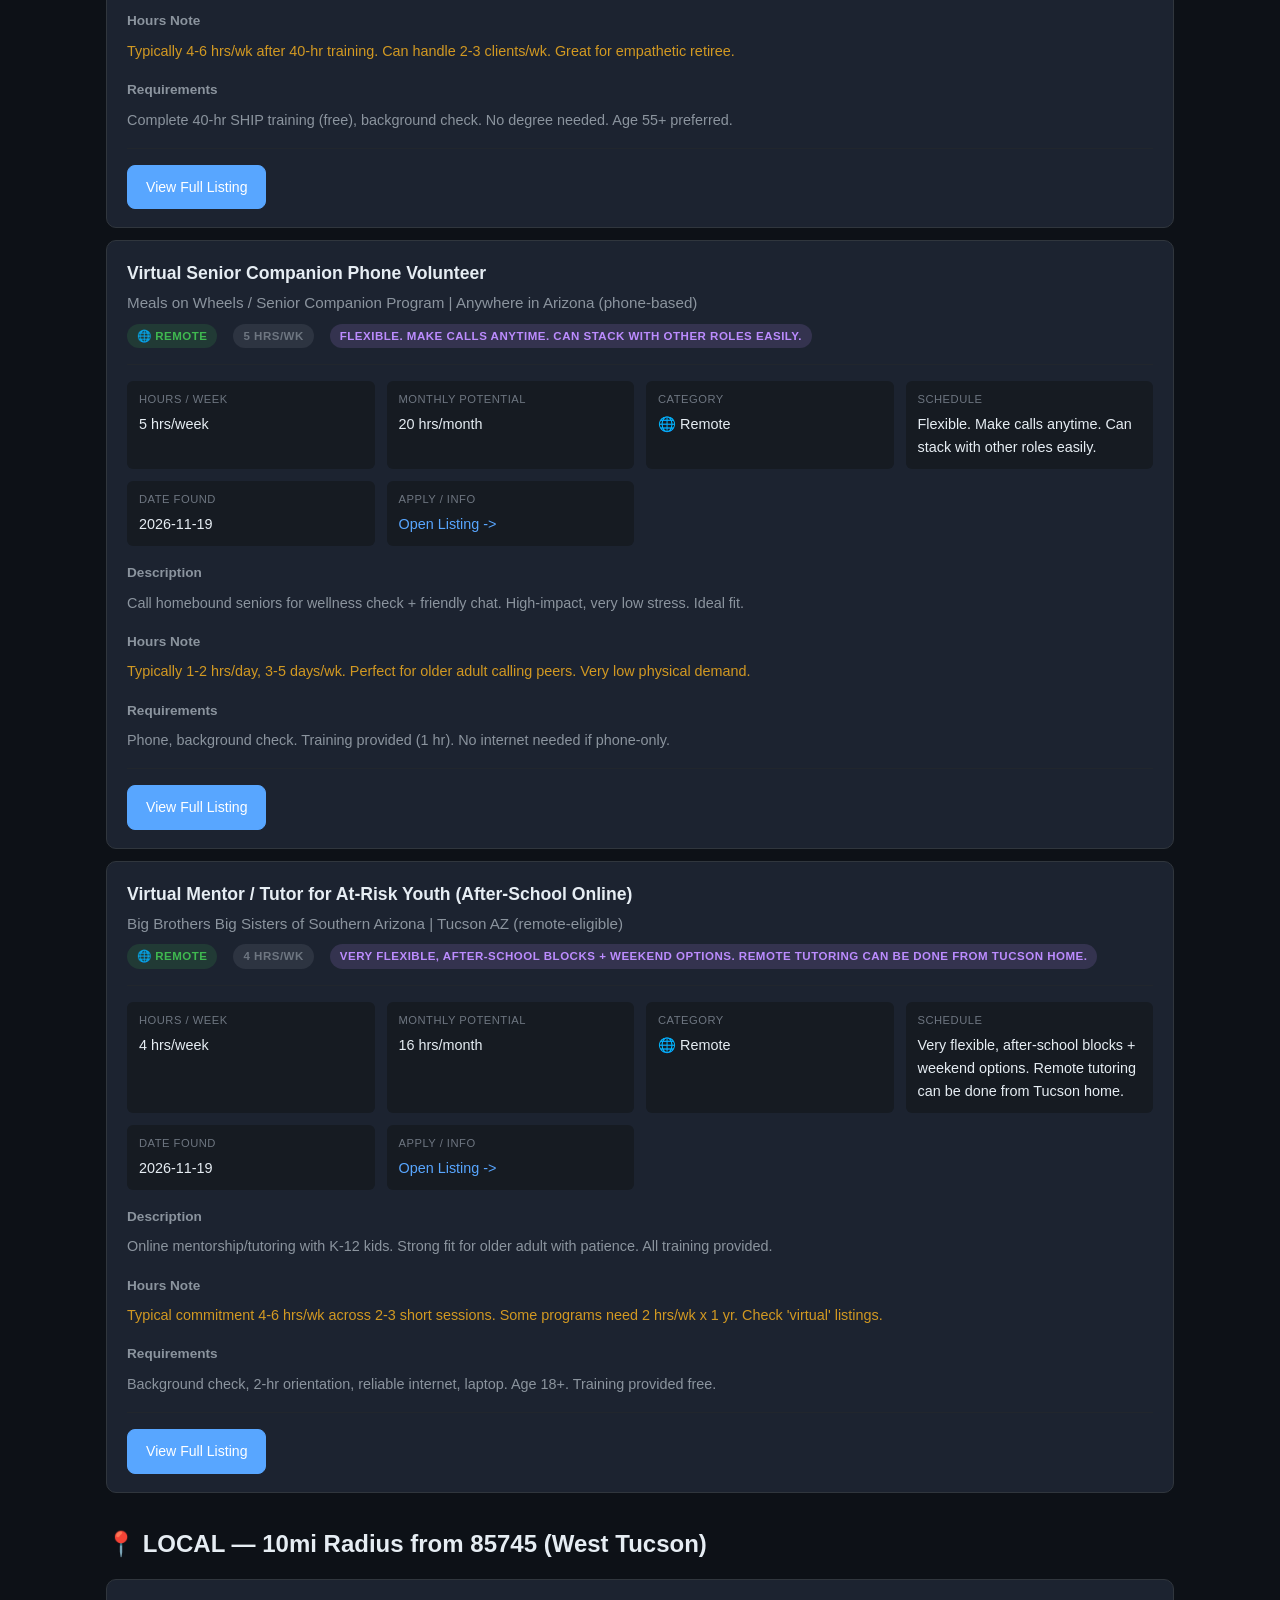
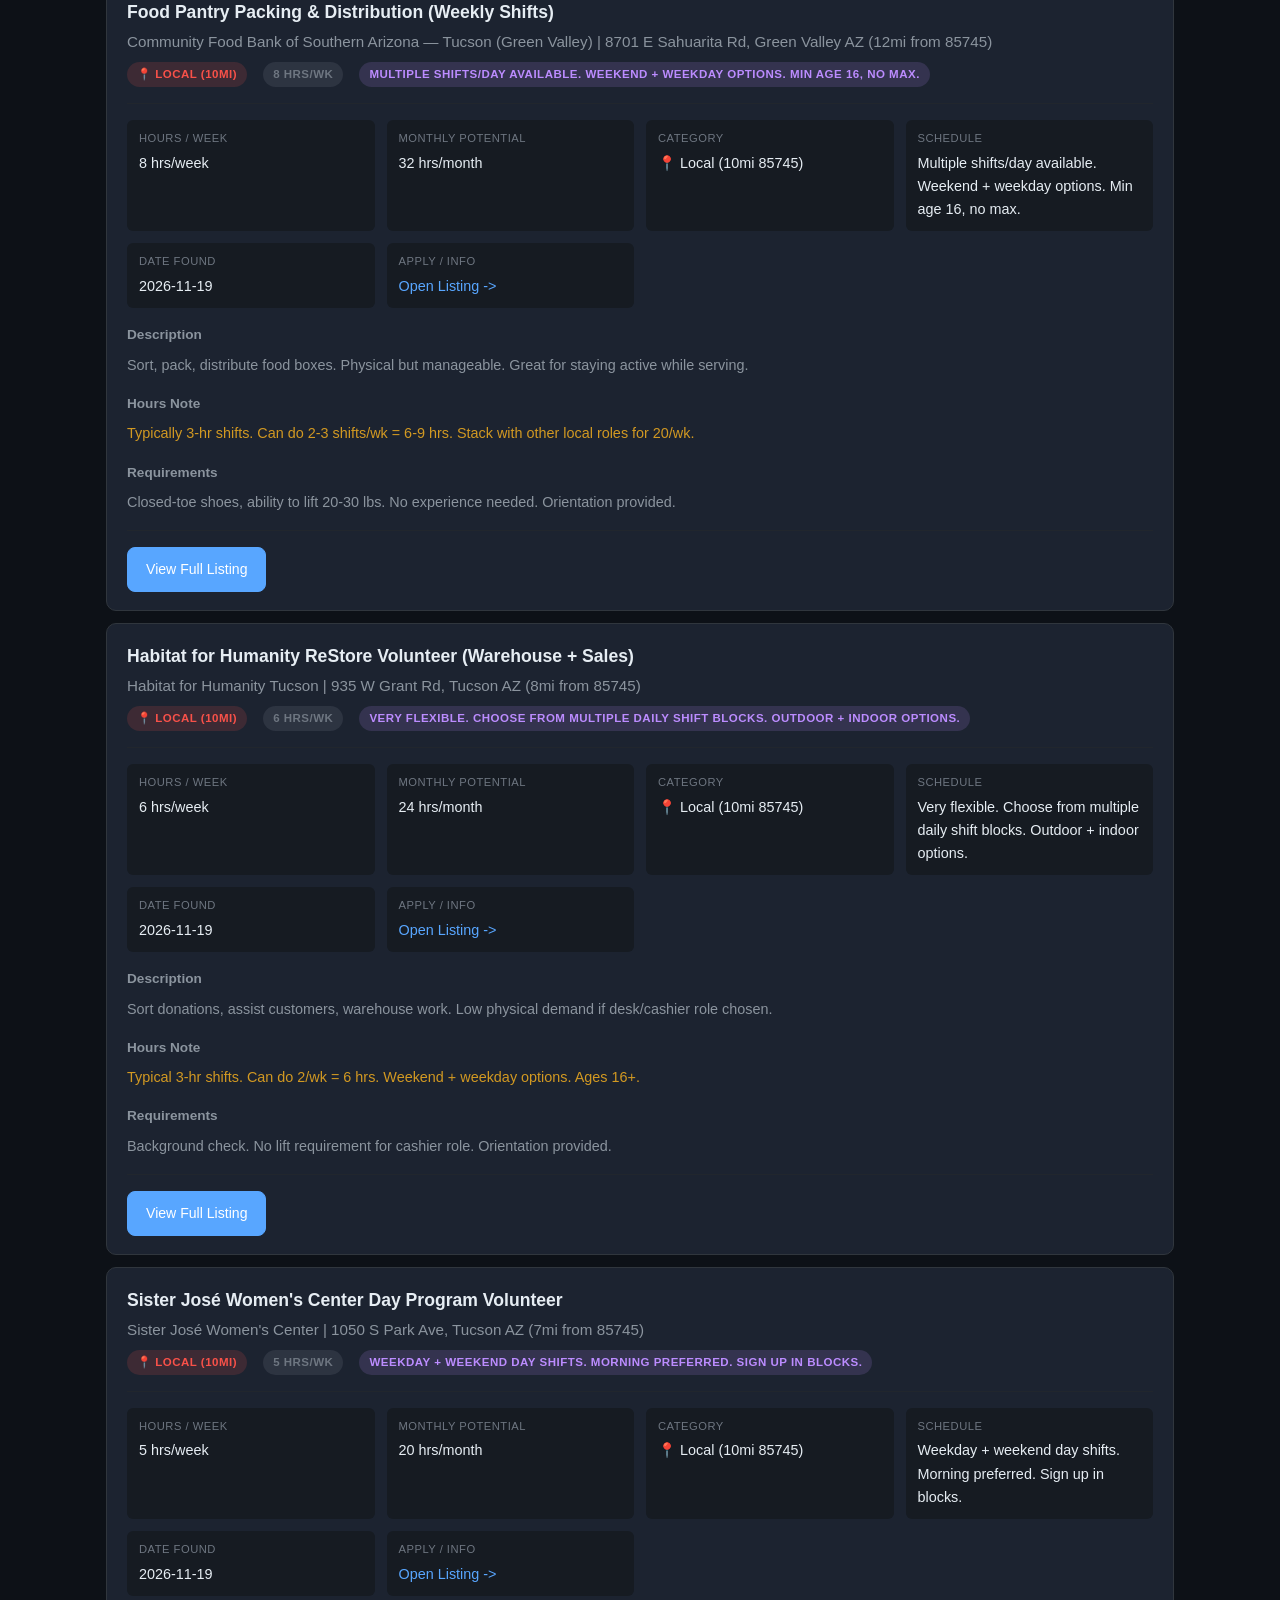
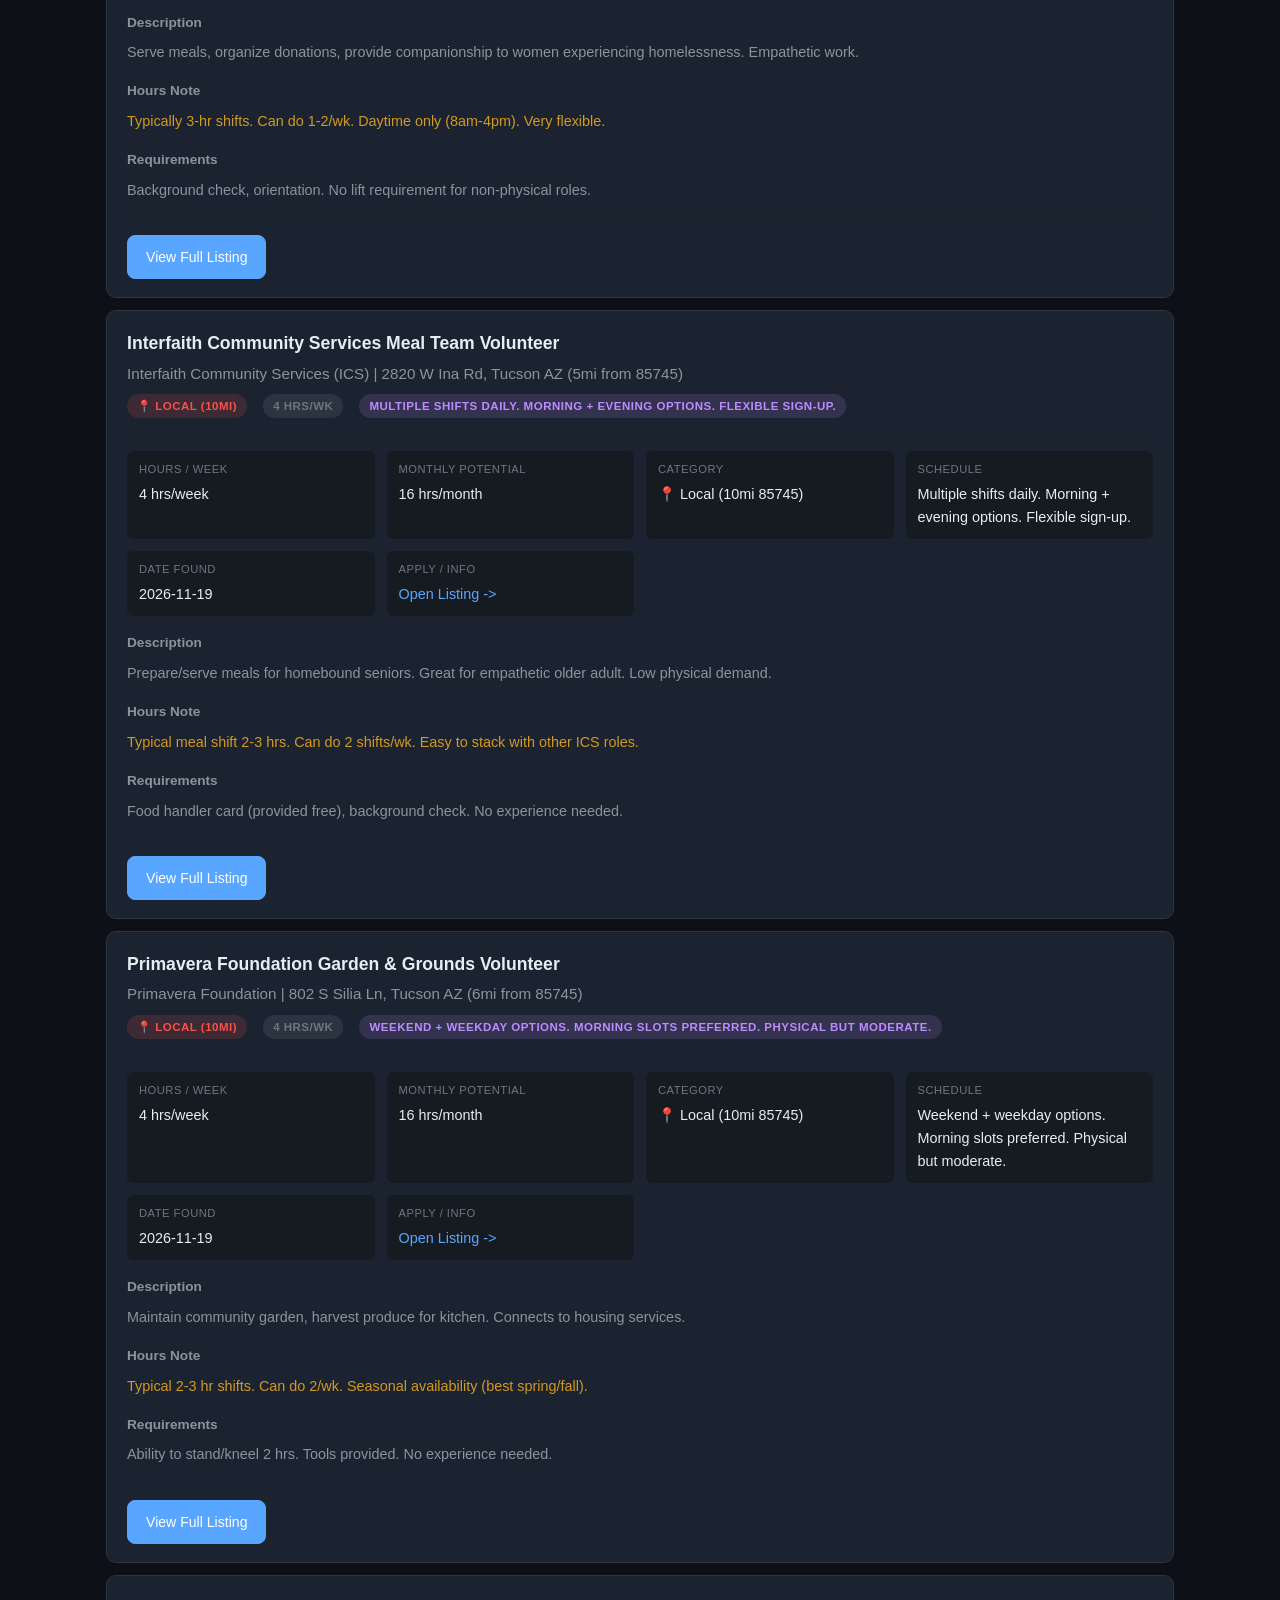
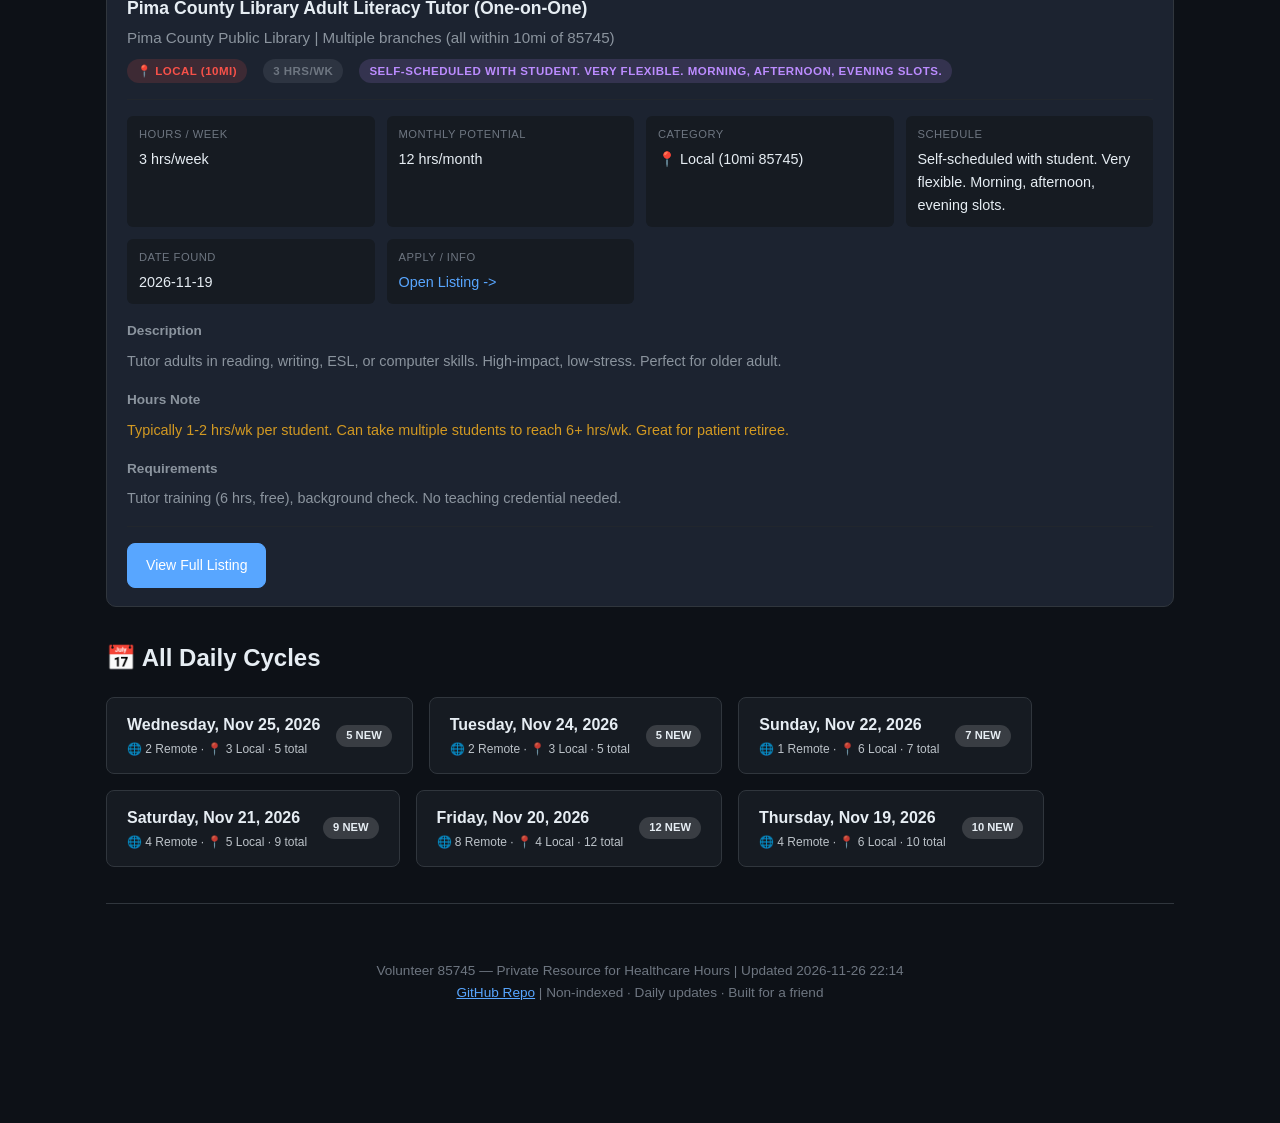
==== commit f2f9883f: "Site rebuild: auto-update 2026-11-26" ====
--- a/index.html
+++ b/index.html
@@ -14,7 +14,7 @@
 <header>
   <div>
     <h1>Volunteer 85745</h1>
-    <div class="subtitle">10mi radius 85745 + Worldwide Remote | 20hrs/wk target · 80hrs/mo for healthcare | Updated Nov 25, 2026</div>
+    <div class="subtitle">10mi radius 85745 + Worldwide Remote | 20hrs/wk target · 80hrs/mo for healthcare | Updated Nov 26, 2026</div>
   </div>
   <button class="theme-toggle" id="themeToggle">Light</button>
 </header>
@@ -540,7 +540,7 @@
 <button id="backToTop" aria-label="Back to top">^</button>
 <footer>
   <p style="text-align: center; color: var(--text-muted); font-size: 0.85rem; padding: 24px;">
-    Volunteer 85745 — Private Resource for Healthcare Hours | Updated 2026-11-25 22:12
+    Volunteer 85745 — Private Resource for Healthcare Hours | Updated 2026-11-26 22:14
     <br>
     <a href="https://github.com/djphamdev/volunteer85745" style="color: var(--accent);" target="_blank">GitHub Repo</a>
     | Non-indexed · Daily updates · Built for a friend
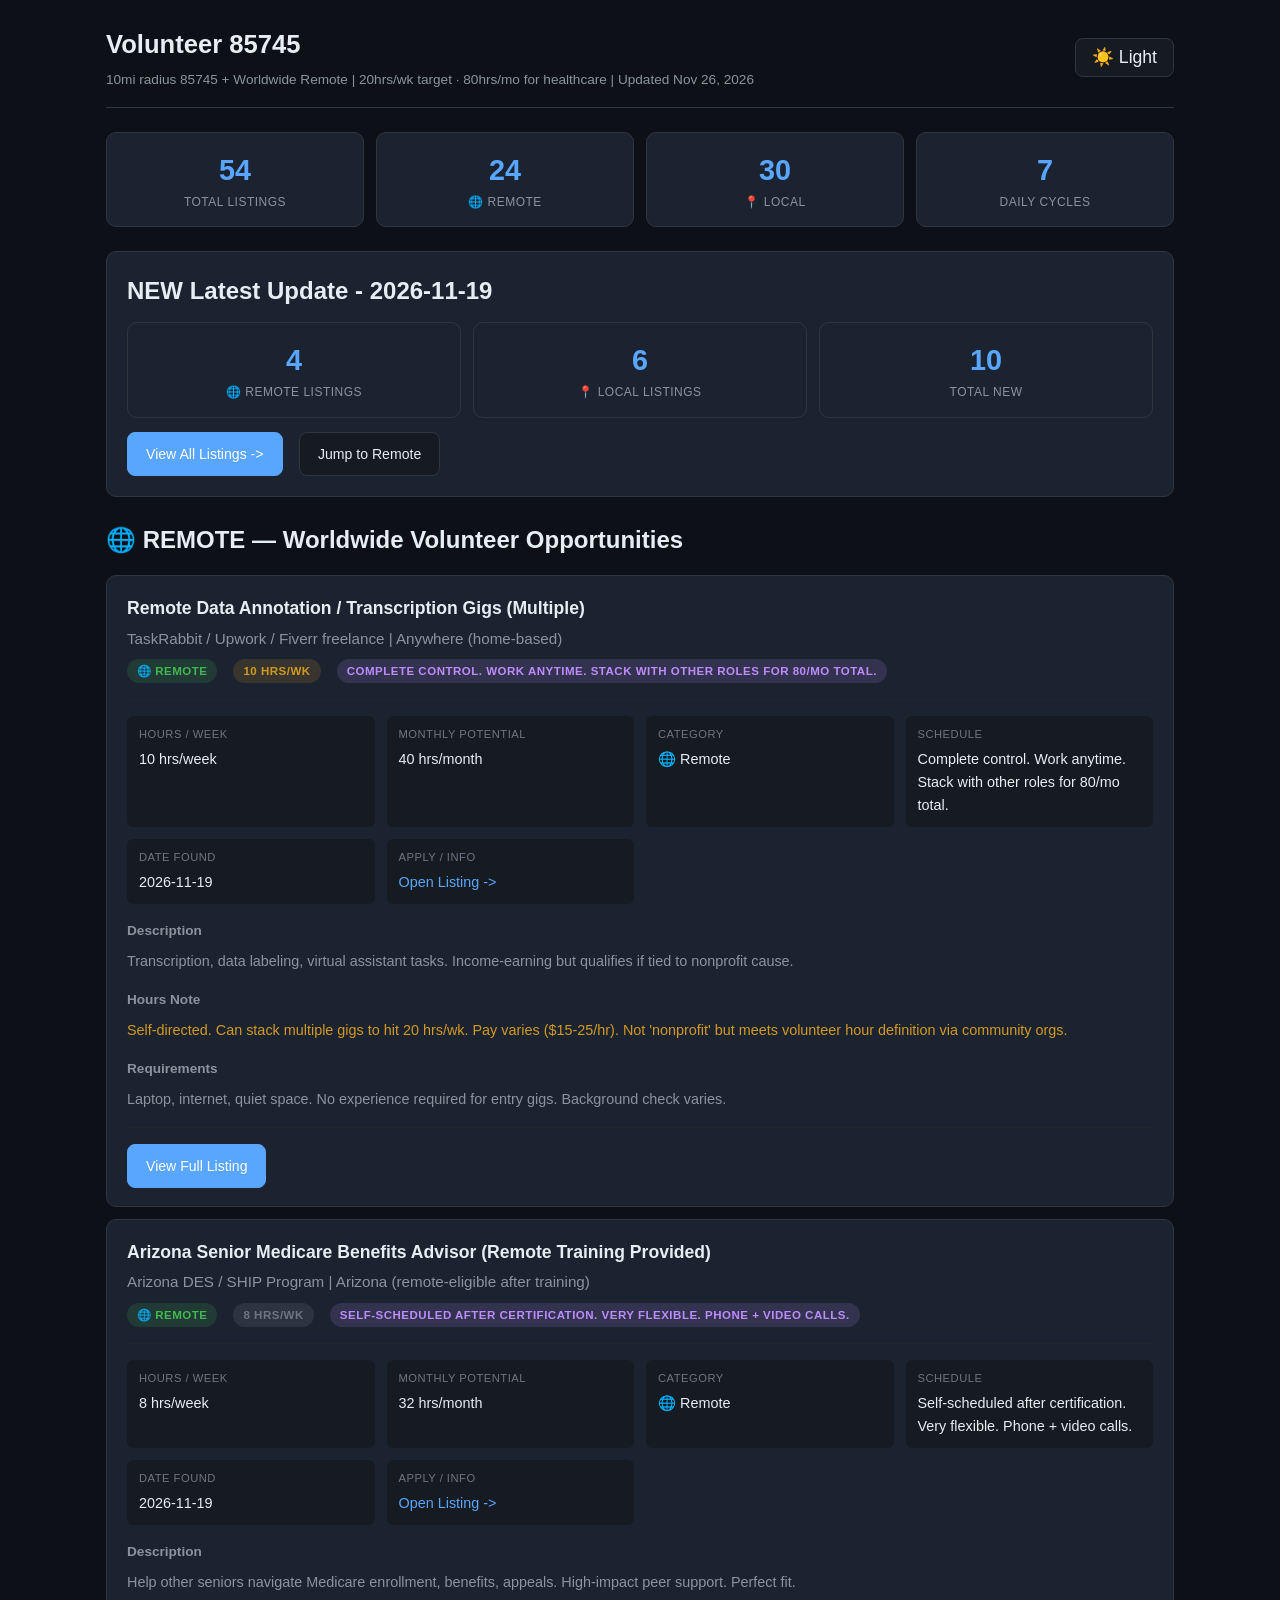
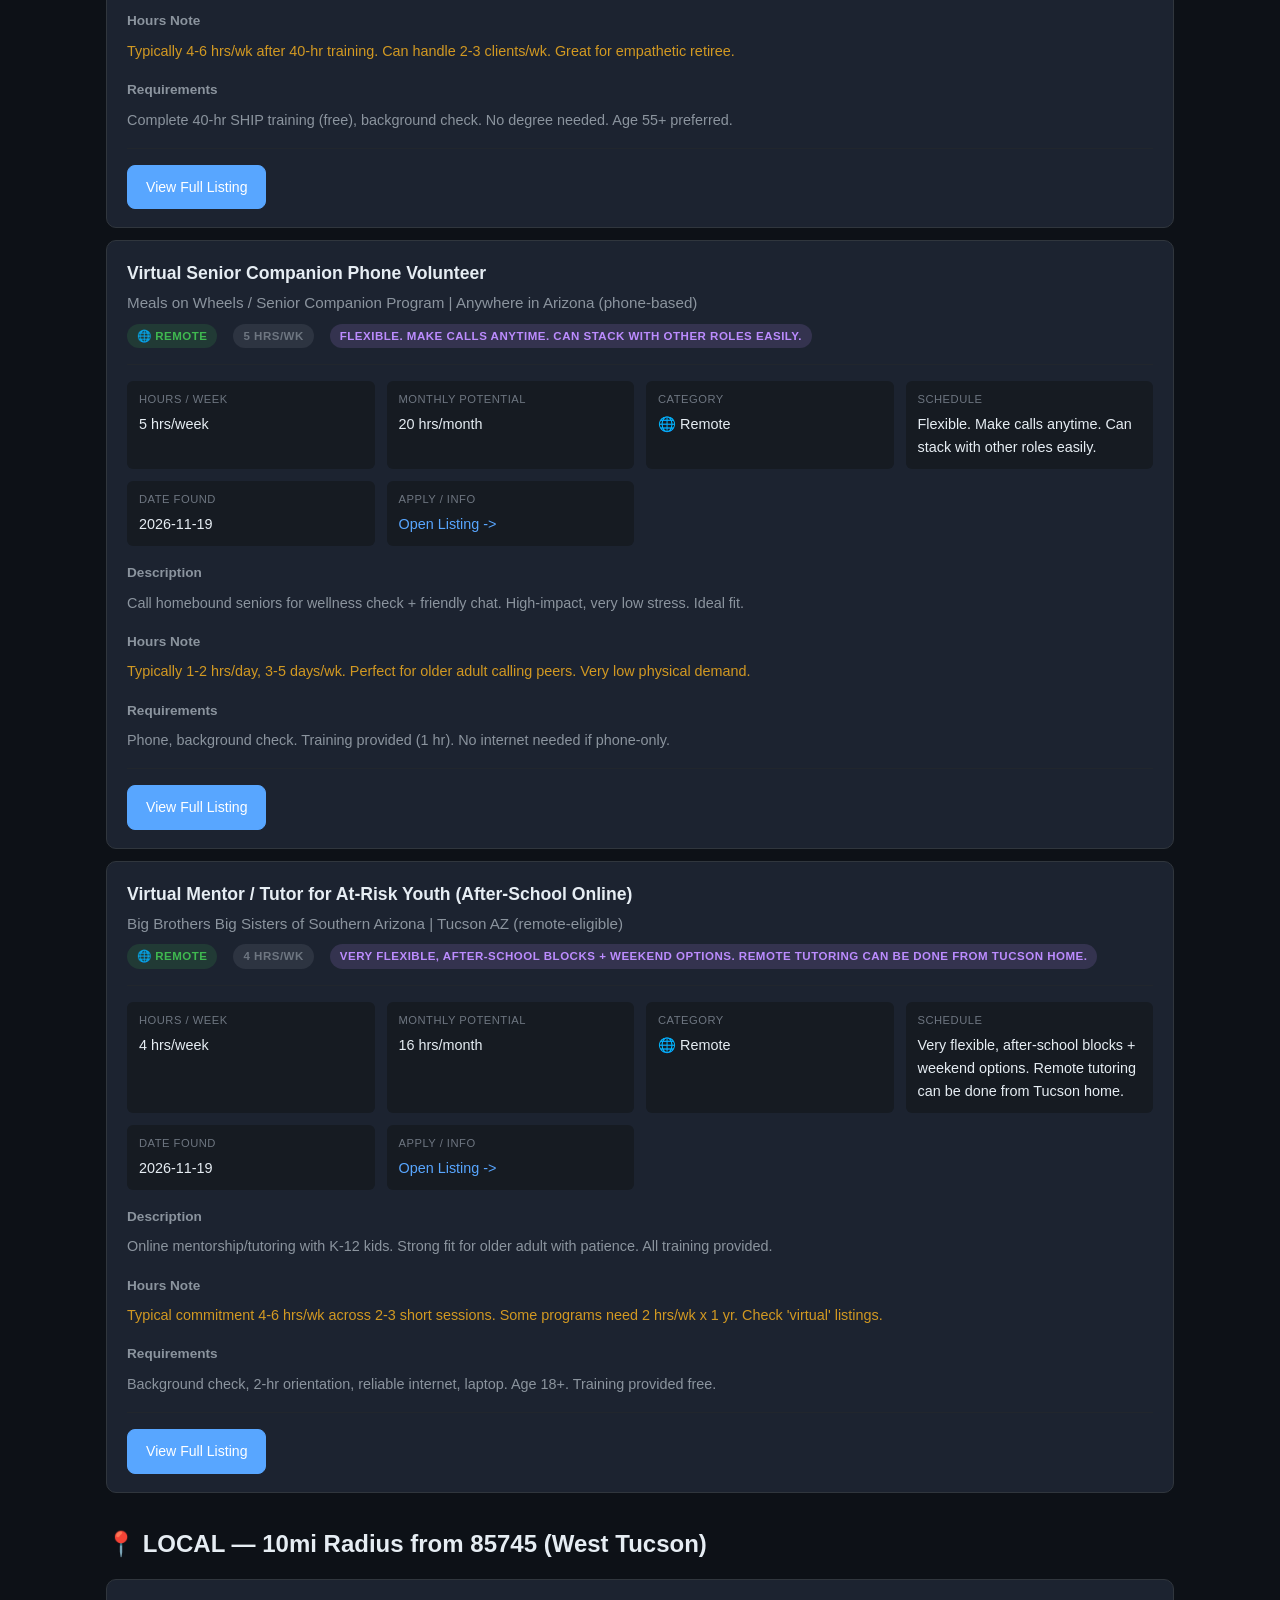
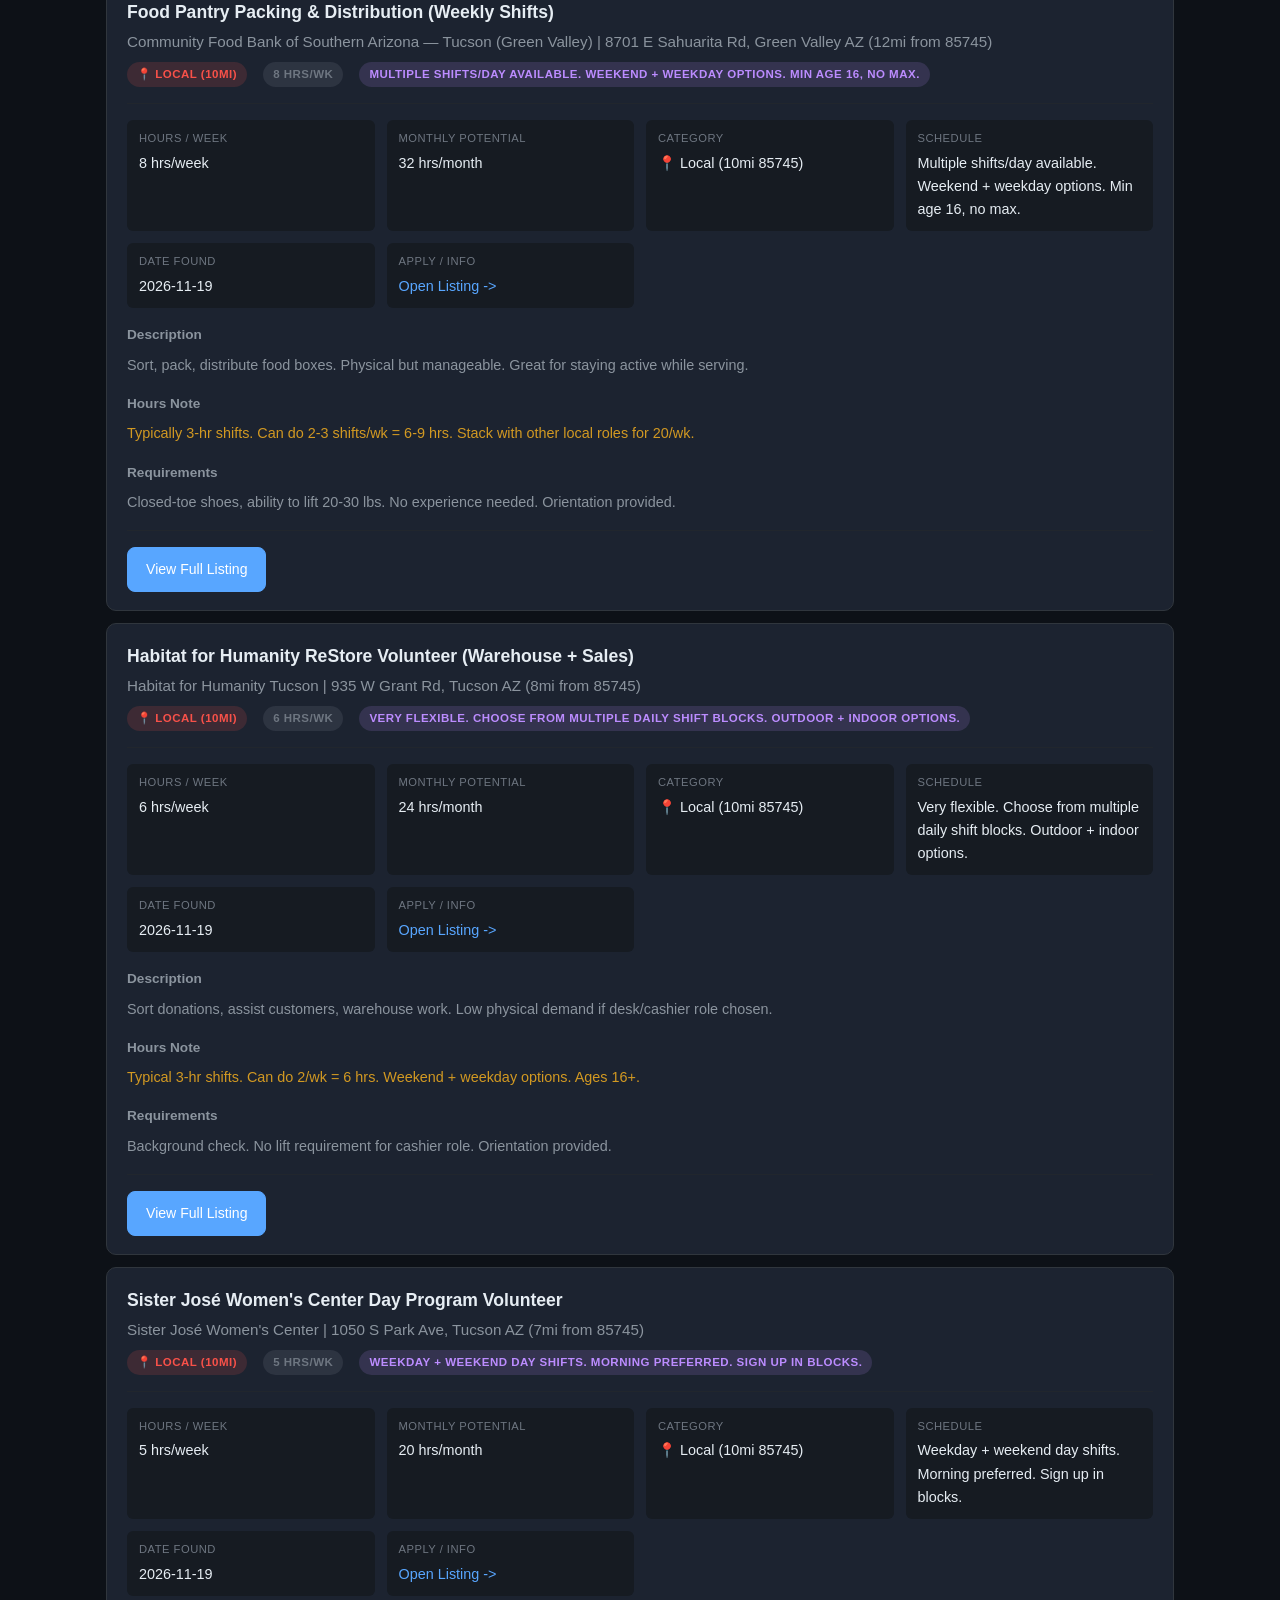
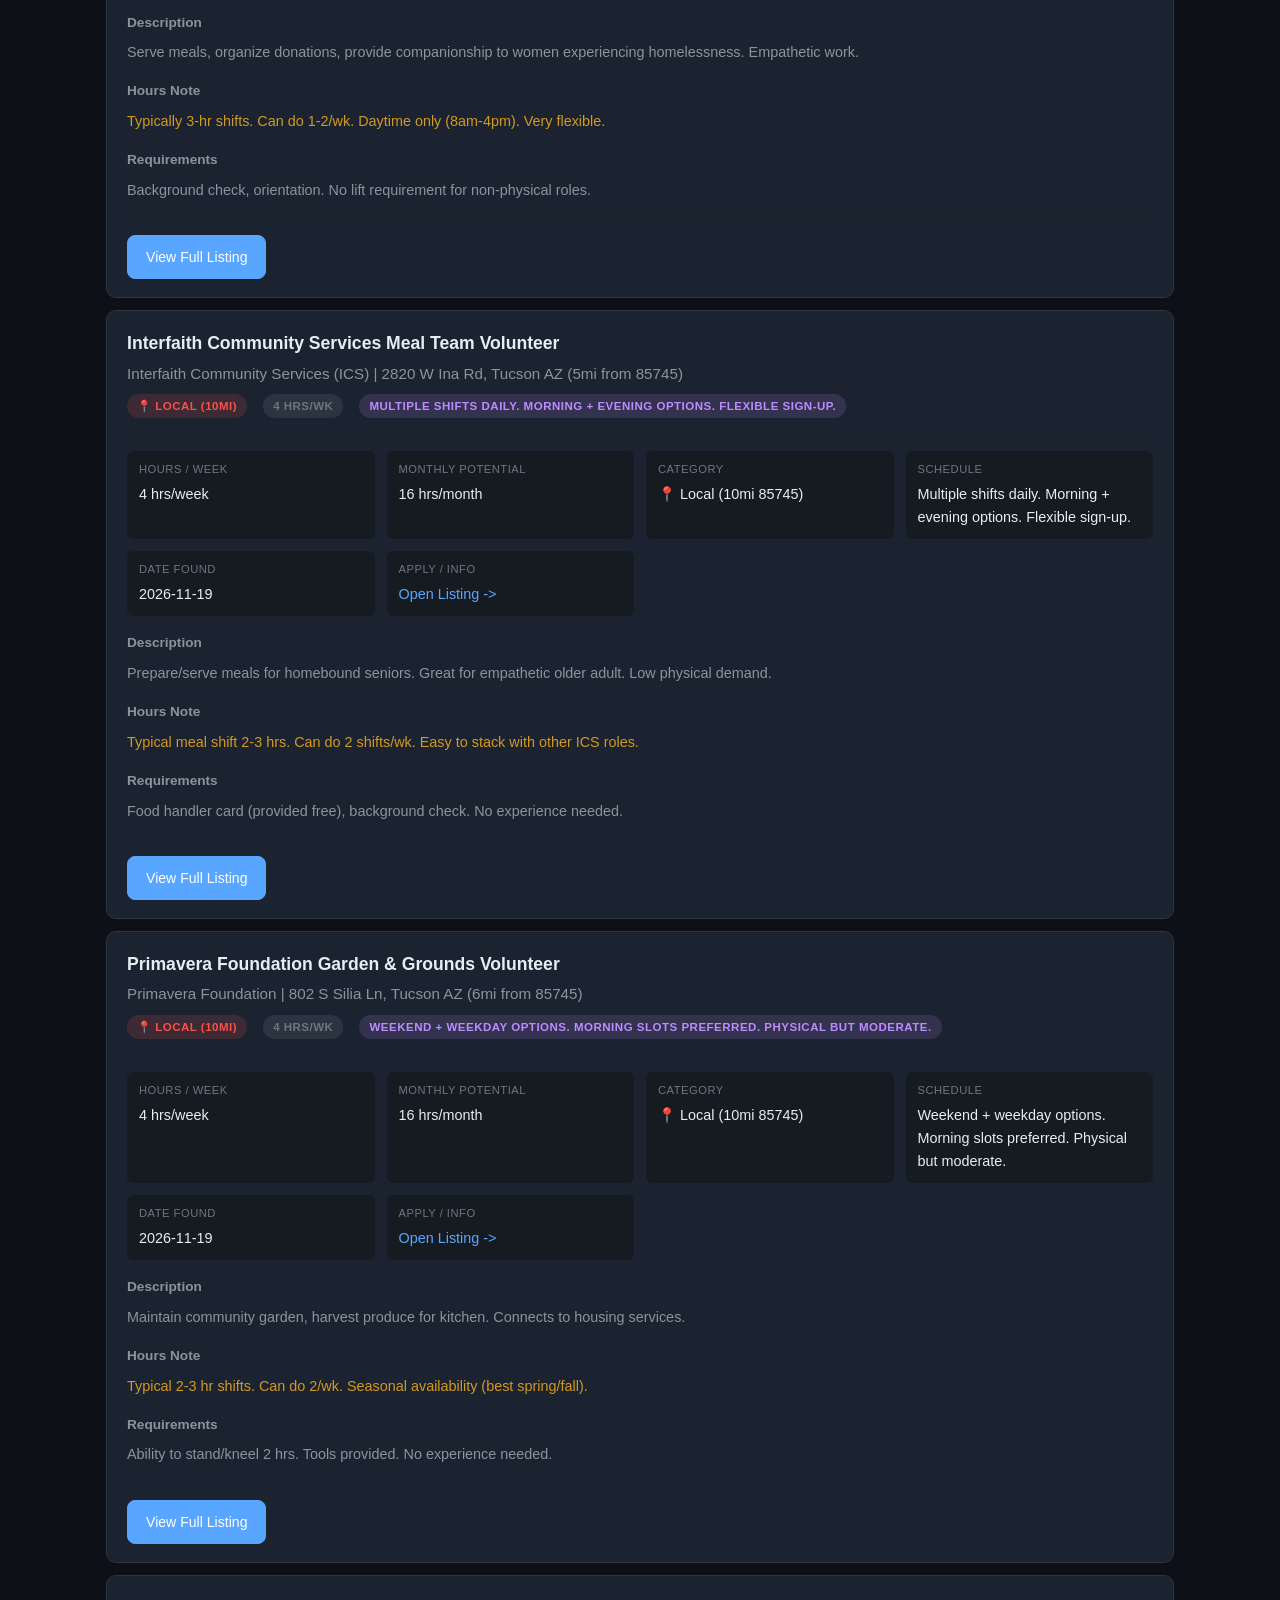
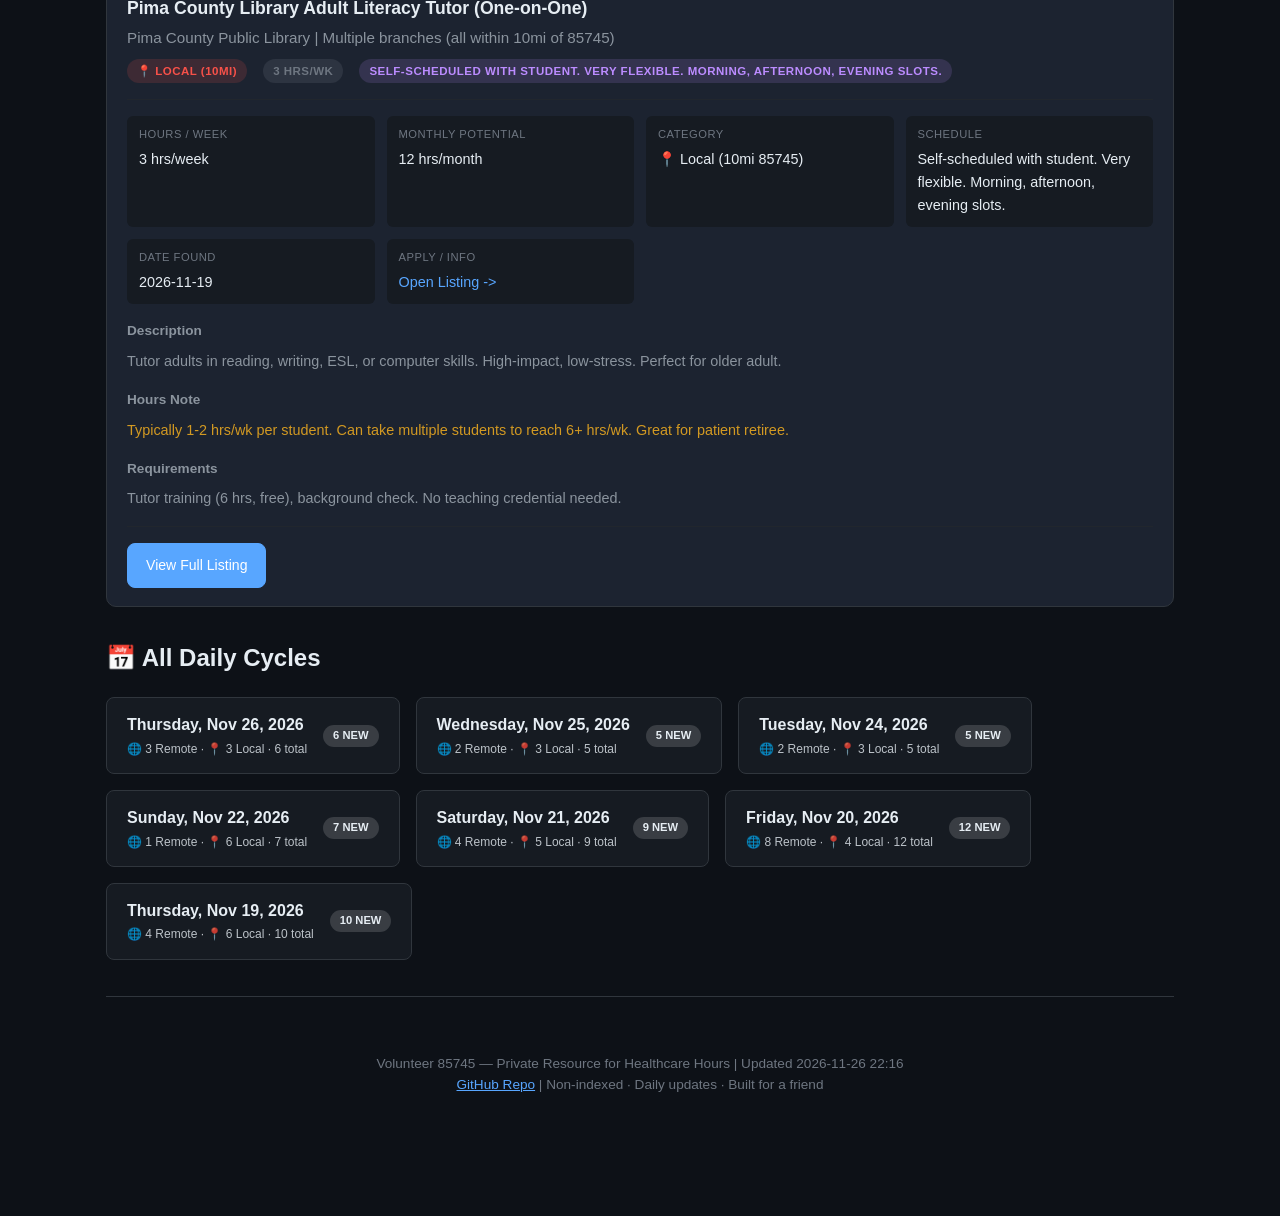
==== commit 866c533f: "Site rebuild: auto-update 2026-11-26" ====
--- a/index.html
+++ b/index.html
@@ -20,10 +20,10 @@
 </header>
 
 <div class="stats-bar">
-  <div class="stat-card"><div class="num">48</div><div class="label">Total Listings</div></div>
-  <div class="stat-card"><div class="num remote">21</div><div class="label">🌐 Remote</div></div>
-  <div class="stat-card"><div class="num local">27</div><div class="label">📍 Local</div></div>
-  <div class="stat-card"><div class="num">6</div><div class="label">Daily Cycles</div></div>
+  <div class="stat-card"><div class="num">54</div><div class="label">Total Listings</div></div>
+  <div class="stat-card"><div class="num remote">24</div><div class="label">🌐 Remote</div></div>
+  <div class="stat-card"><div class="num local">30</div><div class="label">📍 Local</div></div>
+  <div class="stat-card"><div class="num">7</div><div class="label">Daily Cycles</div></div>
 </div>
 
 <div style="background: var(--bg-card); border: 1px solid var(--border); border-radius: 10px; padding: 20px; margin-bottom: 24px;">
@@ -488,6 +488,14 @@
 <h2 style="margin-bottom: 16px;">📅 All Daily Cycles</h2>
 <div style="display: flex; flex-wrap: wrap; gap: 8px;">
 
+<a href="cycle-2026-11-26.html" class="cycle-card">
+  <div class="cycle-meta">
+    <span class="cycle-date">Thursday, Nov 26, 2026</span>
+    <span class="cycle-stats">🌐 3 Remote · 📍 3 Local · 6 total</span>
+  </div>
+  <span class="cycle-badge">6 new</span>
+</a>
+
 <a href="cycle-2026-11-25.html" class="cycle-card">
   <div class="cycle-meta">
     <span class="cycle-date">Wednesday, Nov 25, 2026</span>
@@ -540,7 +548,7 @@
 <button id="backToTop" aria-label="Back to top">^</button>
 <footer>
   <p style="text-align: center; color: var(--text-muted); font-size: 0.85rem; padding: 24px;">
-    Volunteer 85745 — Private Resource for Healthcare Hours | Updated 2026-11-26 22:14
+    Volunteer 85745 — Private Resource for Healthcare Hours | Updated 2026-11-26 22:16
     <br>
     <a href="https://github.com/djphamdev/volunteer85745" style="color: var(--accent);" target="_blank">GitHub Repo</a>
     | Non-indexed · Daily updates · Built for a friend
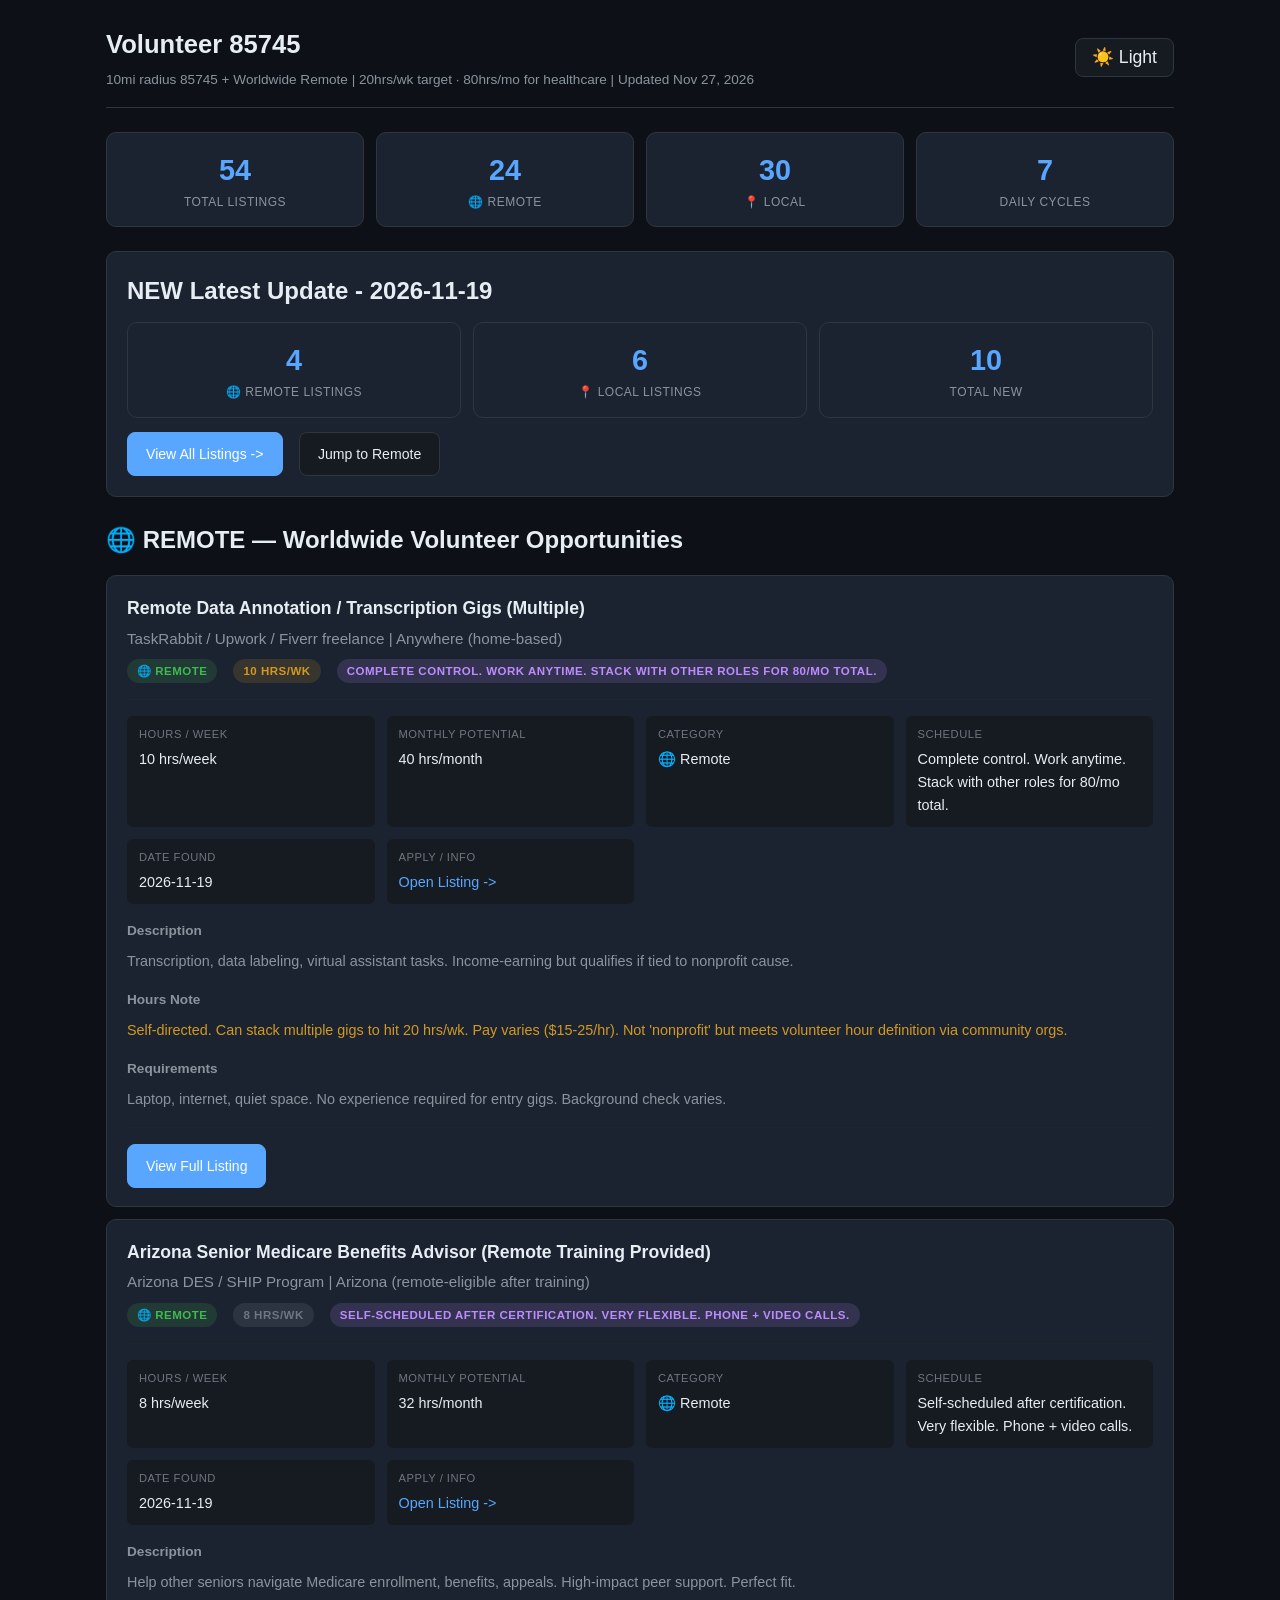
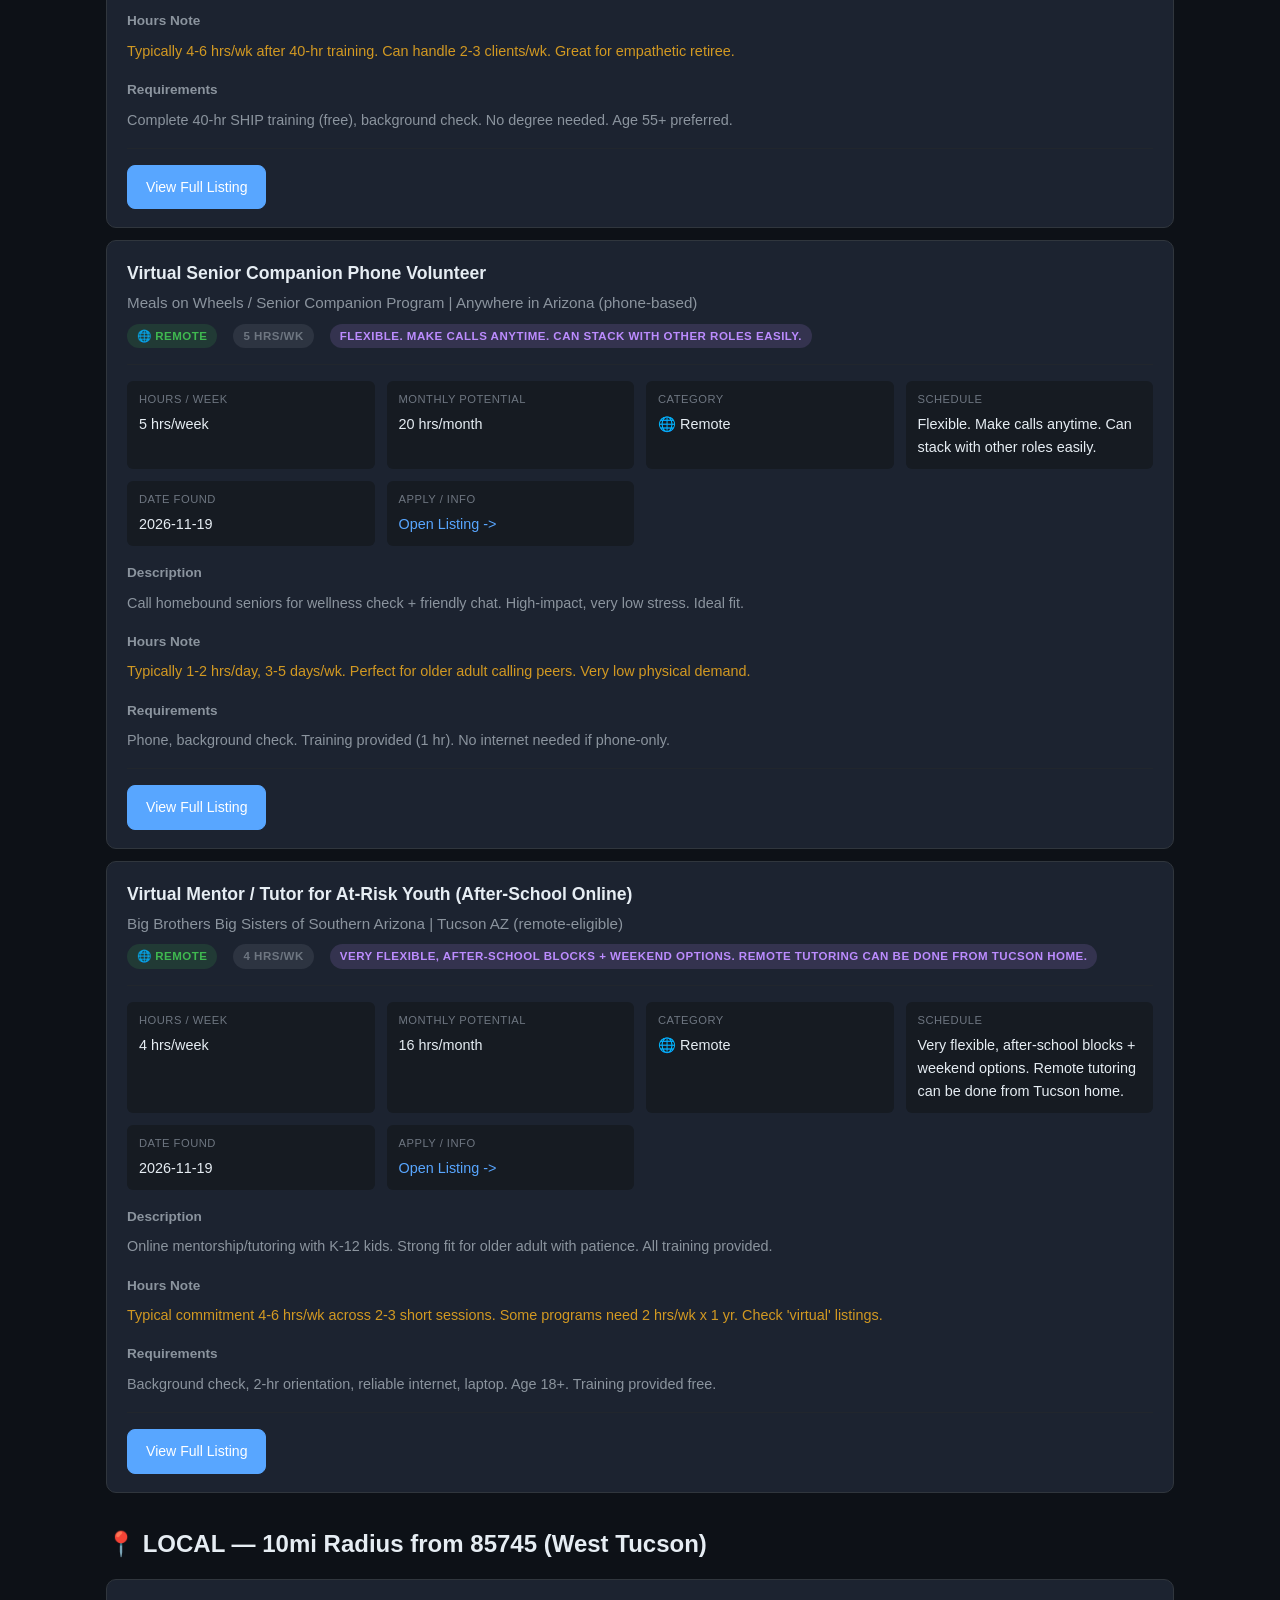
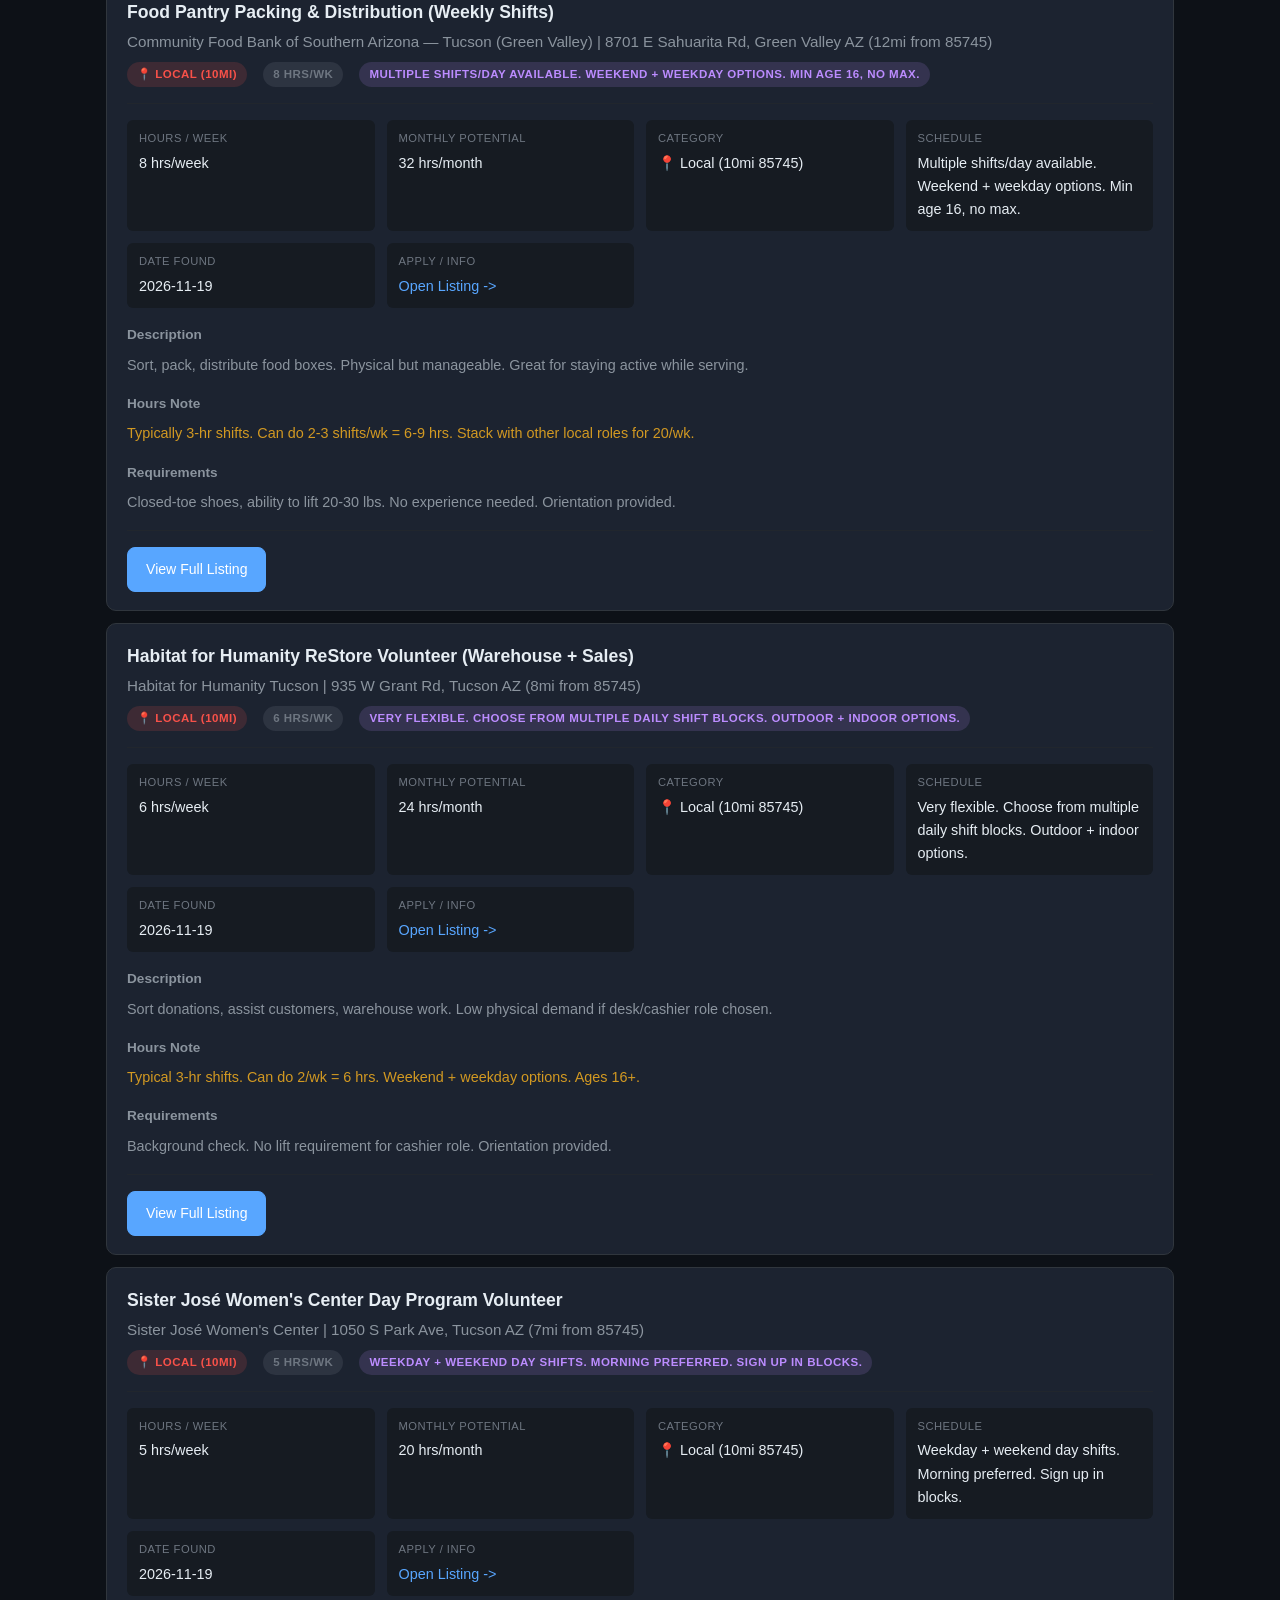
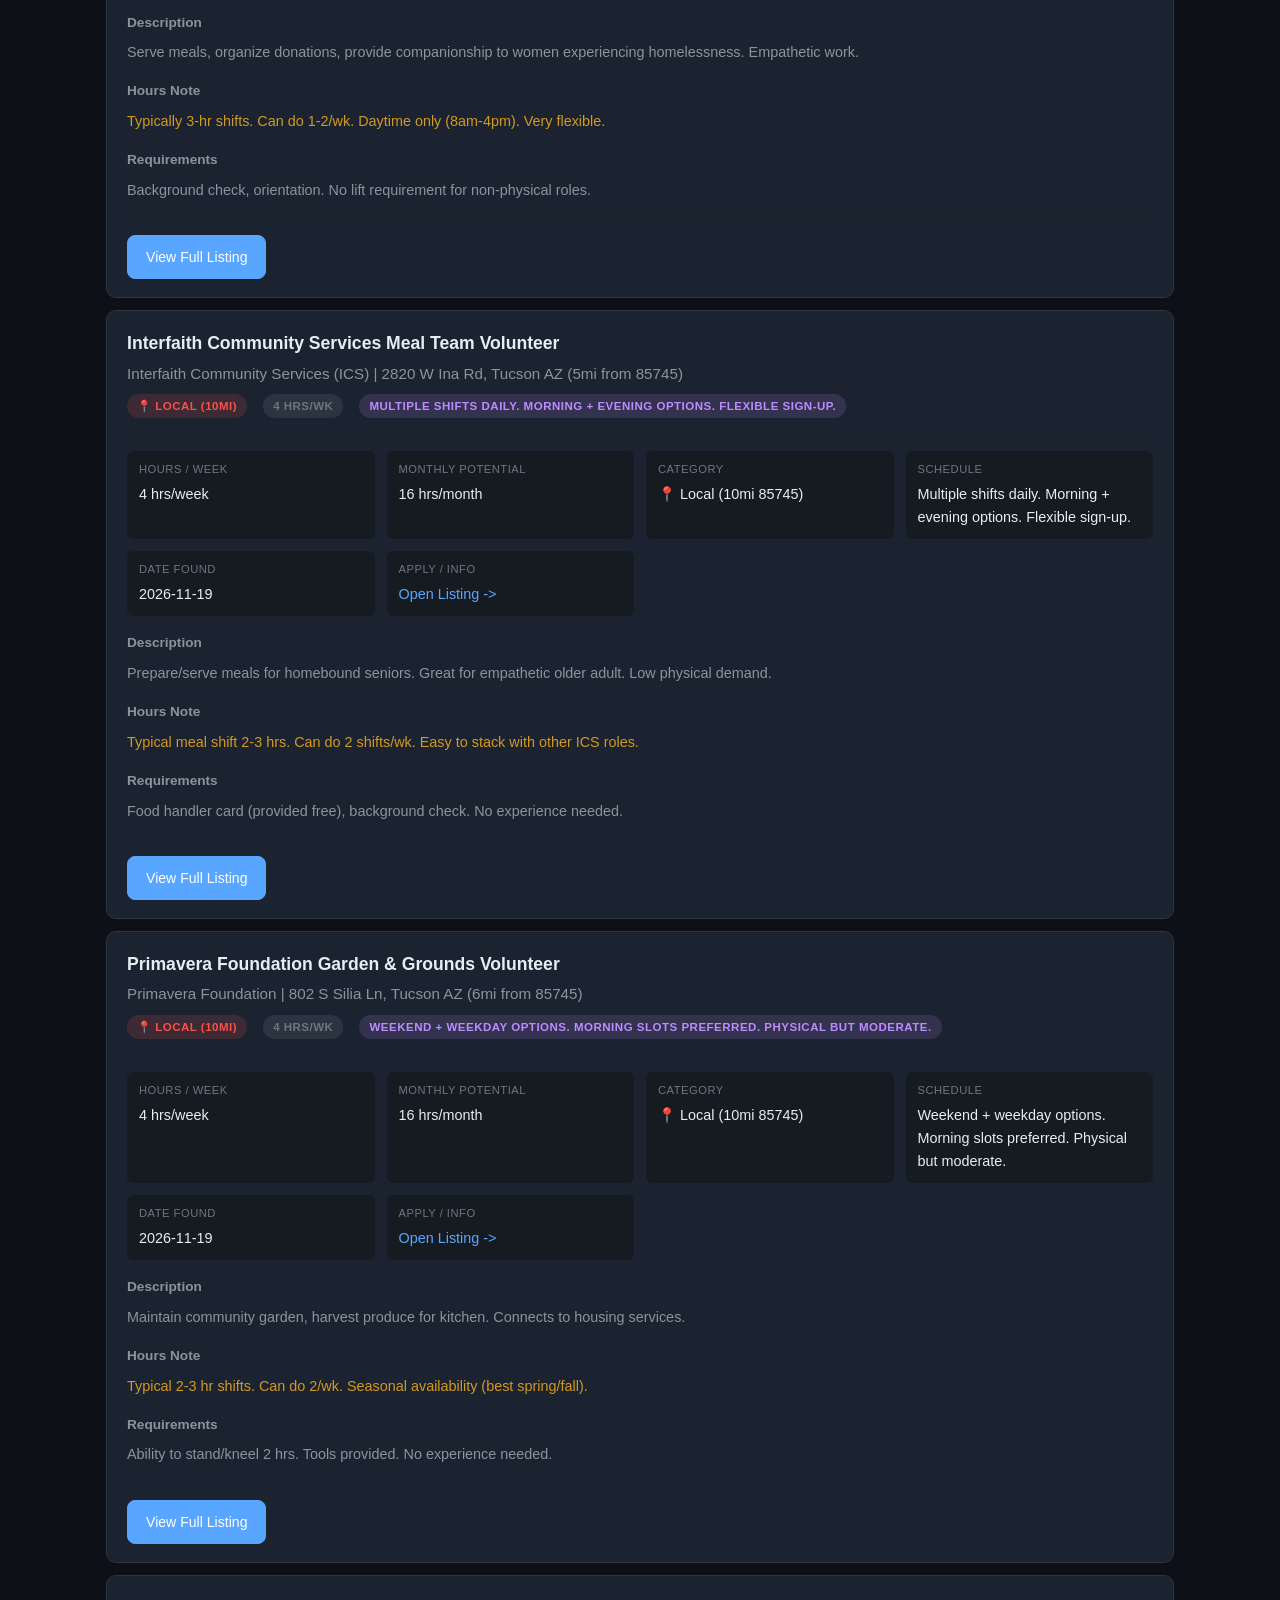
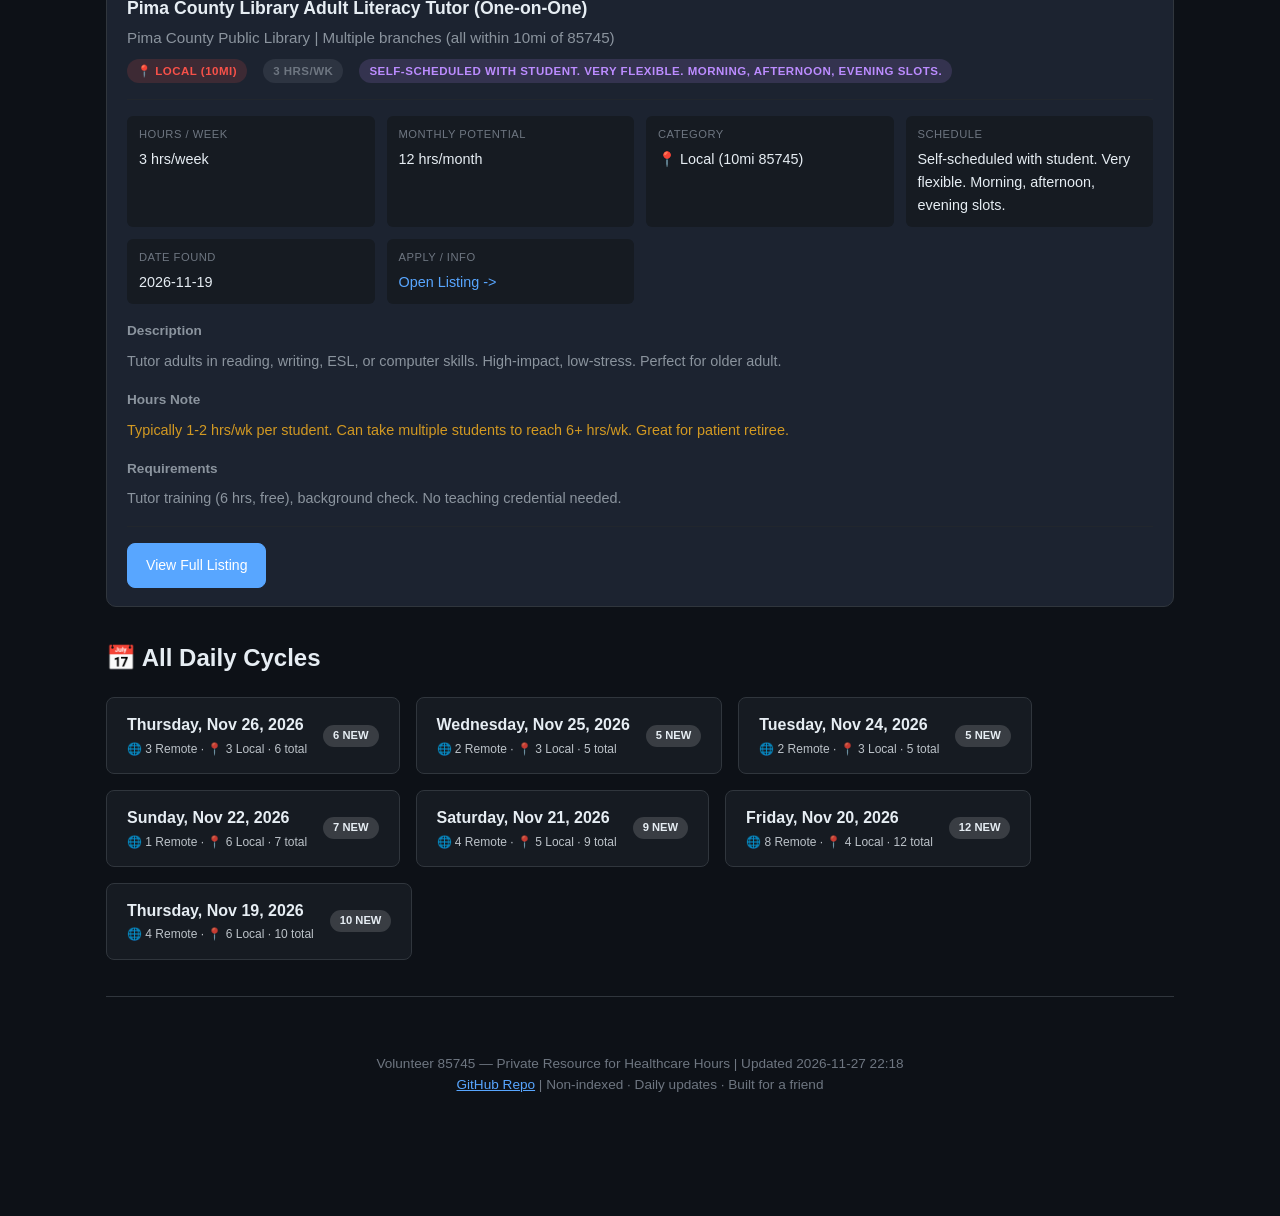
==== commit 5a4e1c95: "Site rebuild: auto-update 2026-11-27" ====
--- a/index.html
+++ b/index.html
@@ -14,7 +14,7 @@
 <header>
   <div>
     <h1>Volunteer 85745</h1>
-    <div class="subtitle">10mi radius 85745 + Worldwide Remote | 20hrs/wk target · 80hrs/mo for healthcare | Updated Nov 26, 2026</div>
+    <div class="subtitle">10mi radius 85745 + Worldwide Remote | 20hrs/wk target · 80hrs/mo for healthcare | Updated Nov 27, 2026</div>
   </div>
   <button class="theme-toggle" id="themeToggle">Light</button>
 </header>
@@ -548,7 +548,7 @@
 <button id="backToTop" aria-label="Back to top">^</button>
 <footer>
   <p style="text-align: center; color: var(--text-muted); font-size: 0.85rem; padding: 24px;">
-    Volunteer 85745 — Private Resource for Healthcare Hours | Updated 2026-11-26 22:16
+    Volunteer 85745 — Private Resource for Healthcare Hours | Updated 2026-11-27 22:18
     <br>
     <a href="https://github.com/djphamdev/volunteer85745" style="color: var(--accent);" target="_blank">GitHub Repo</a>
     | Non-indexed · Daily updates · Built for a friend
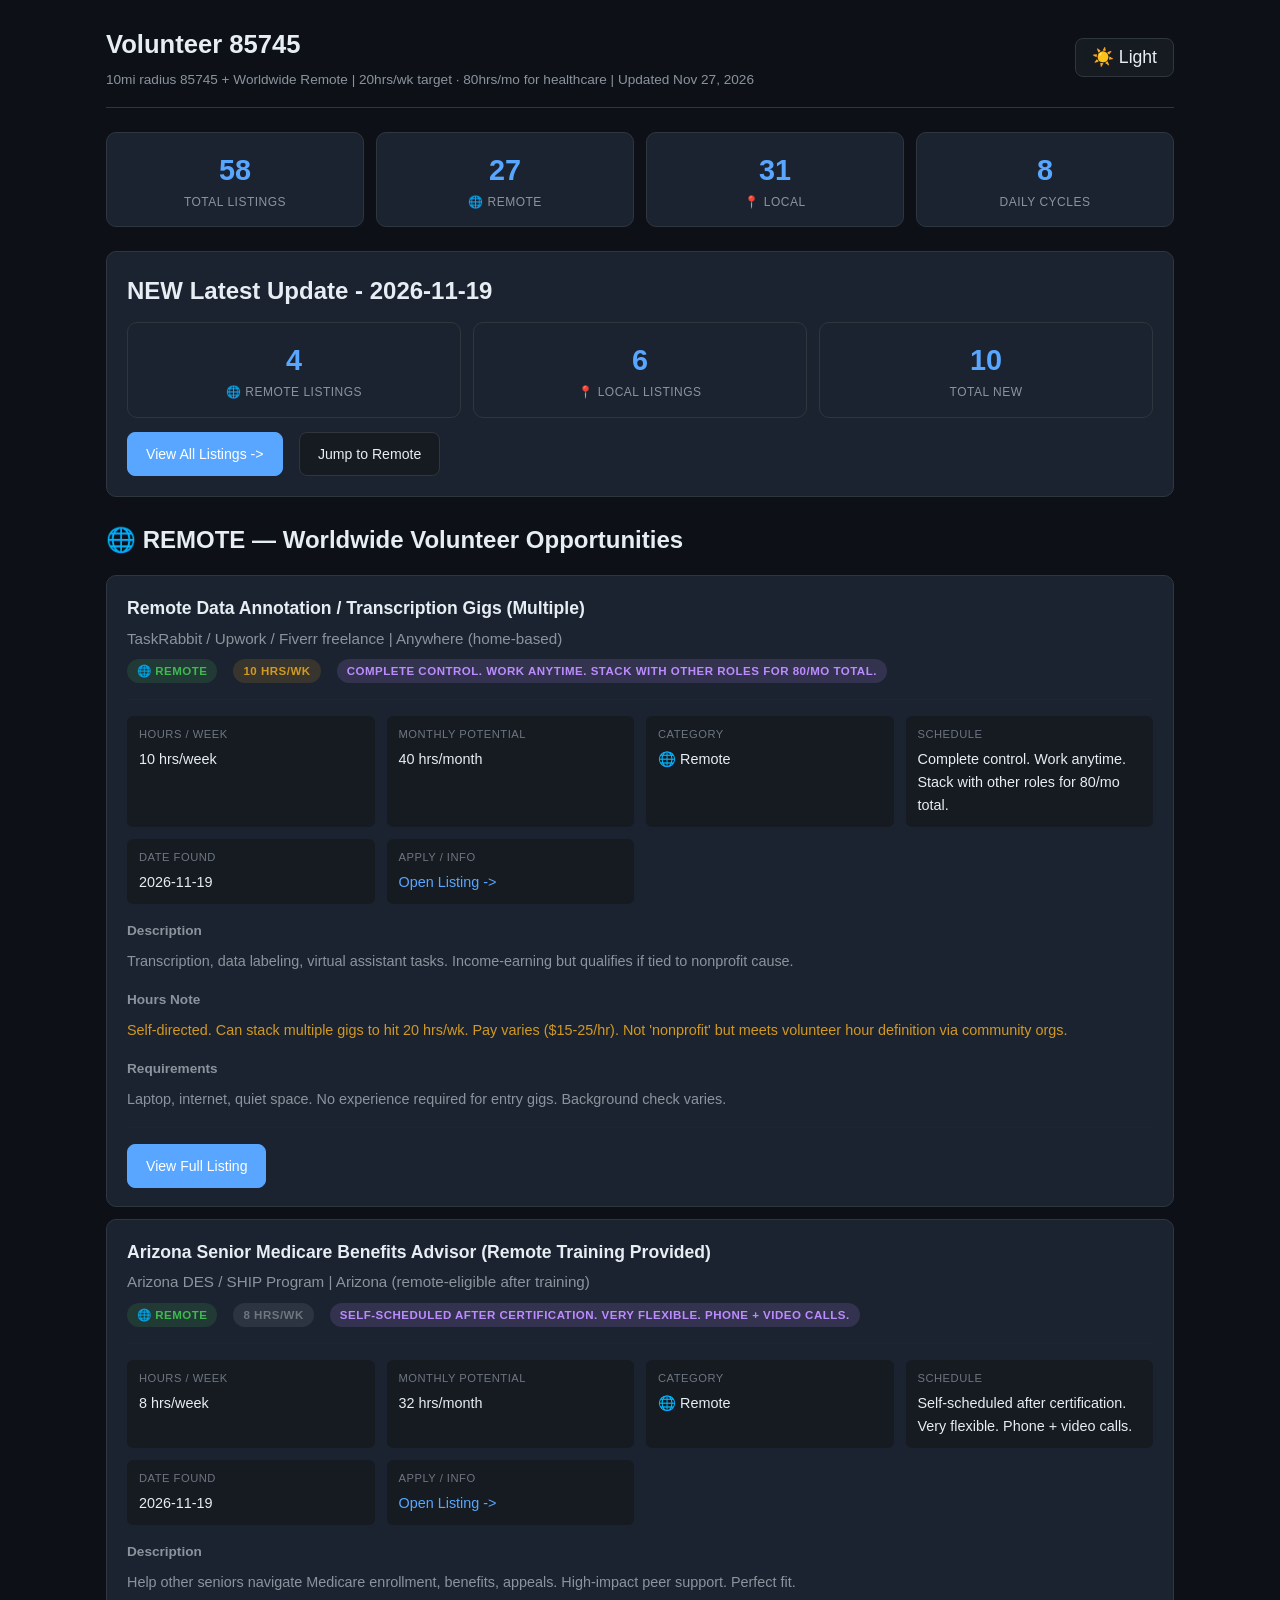
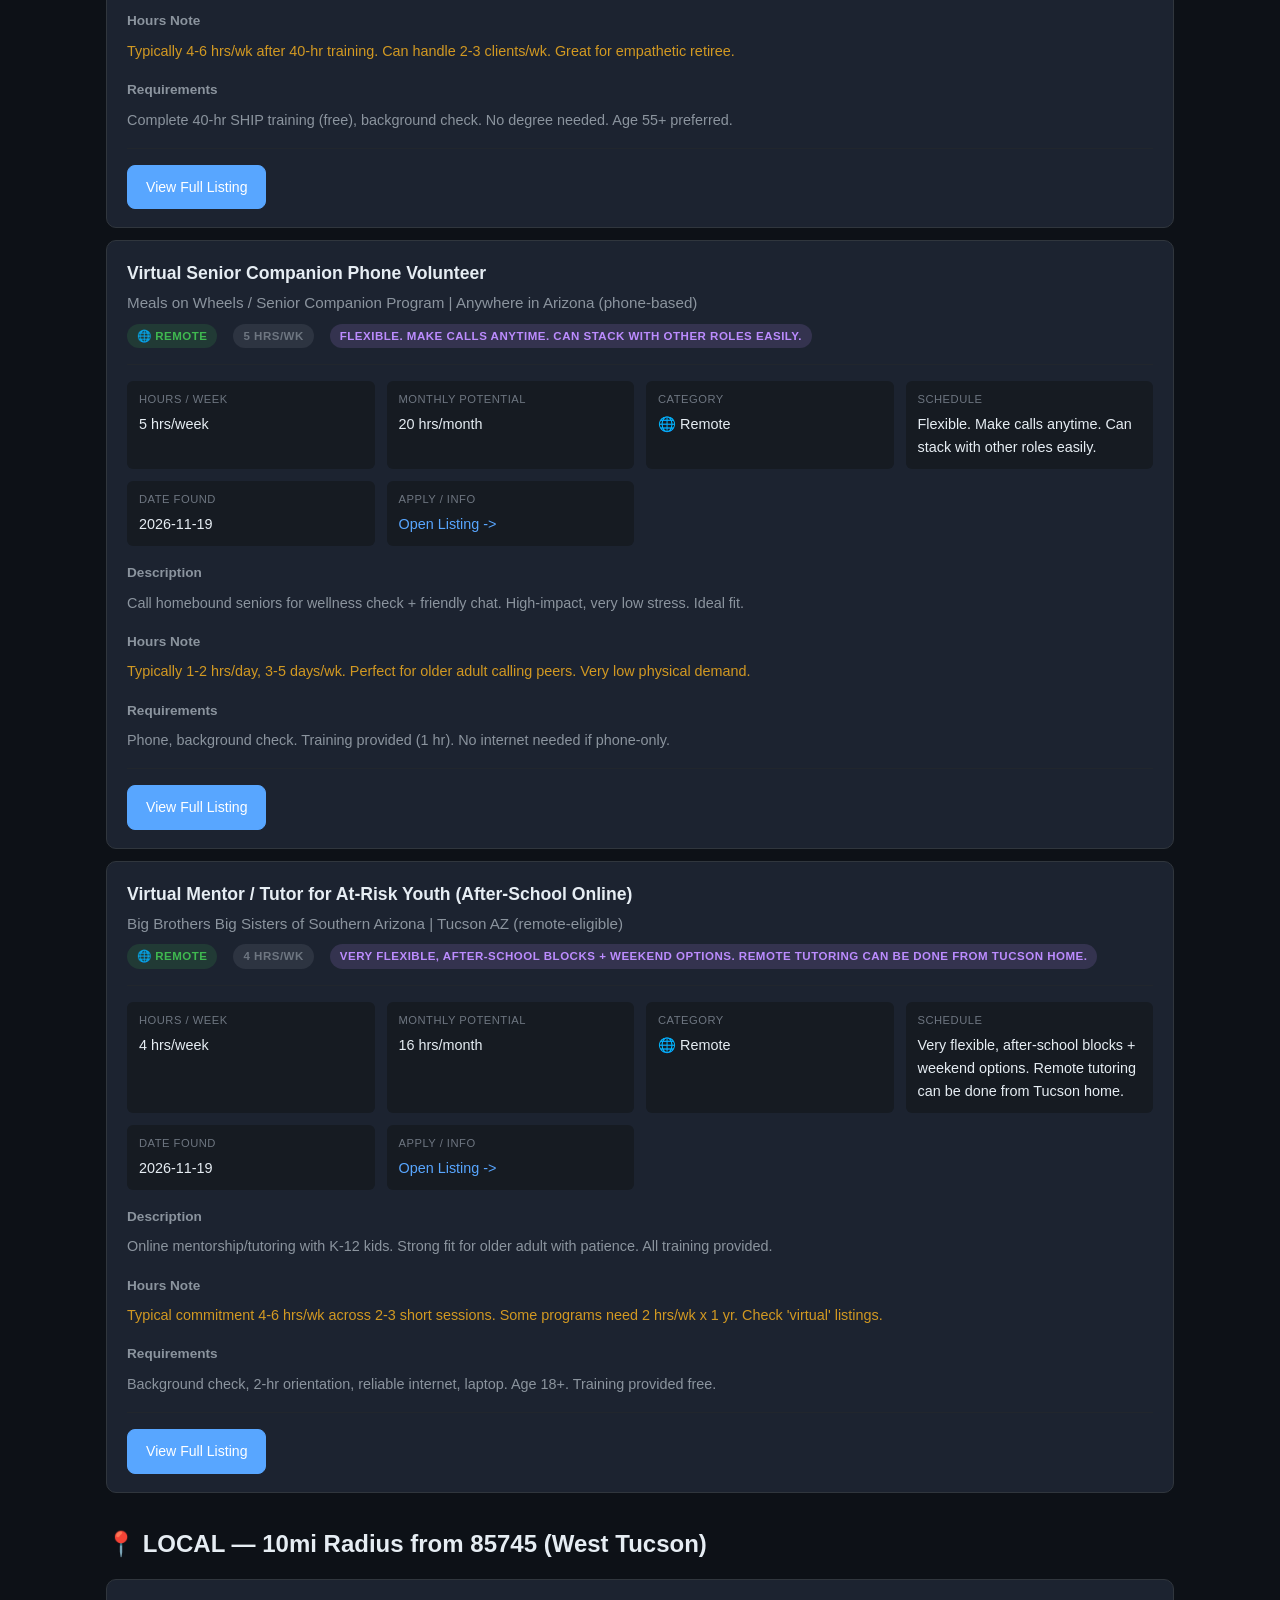
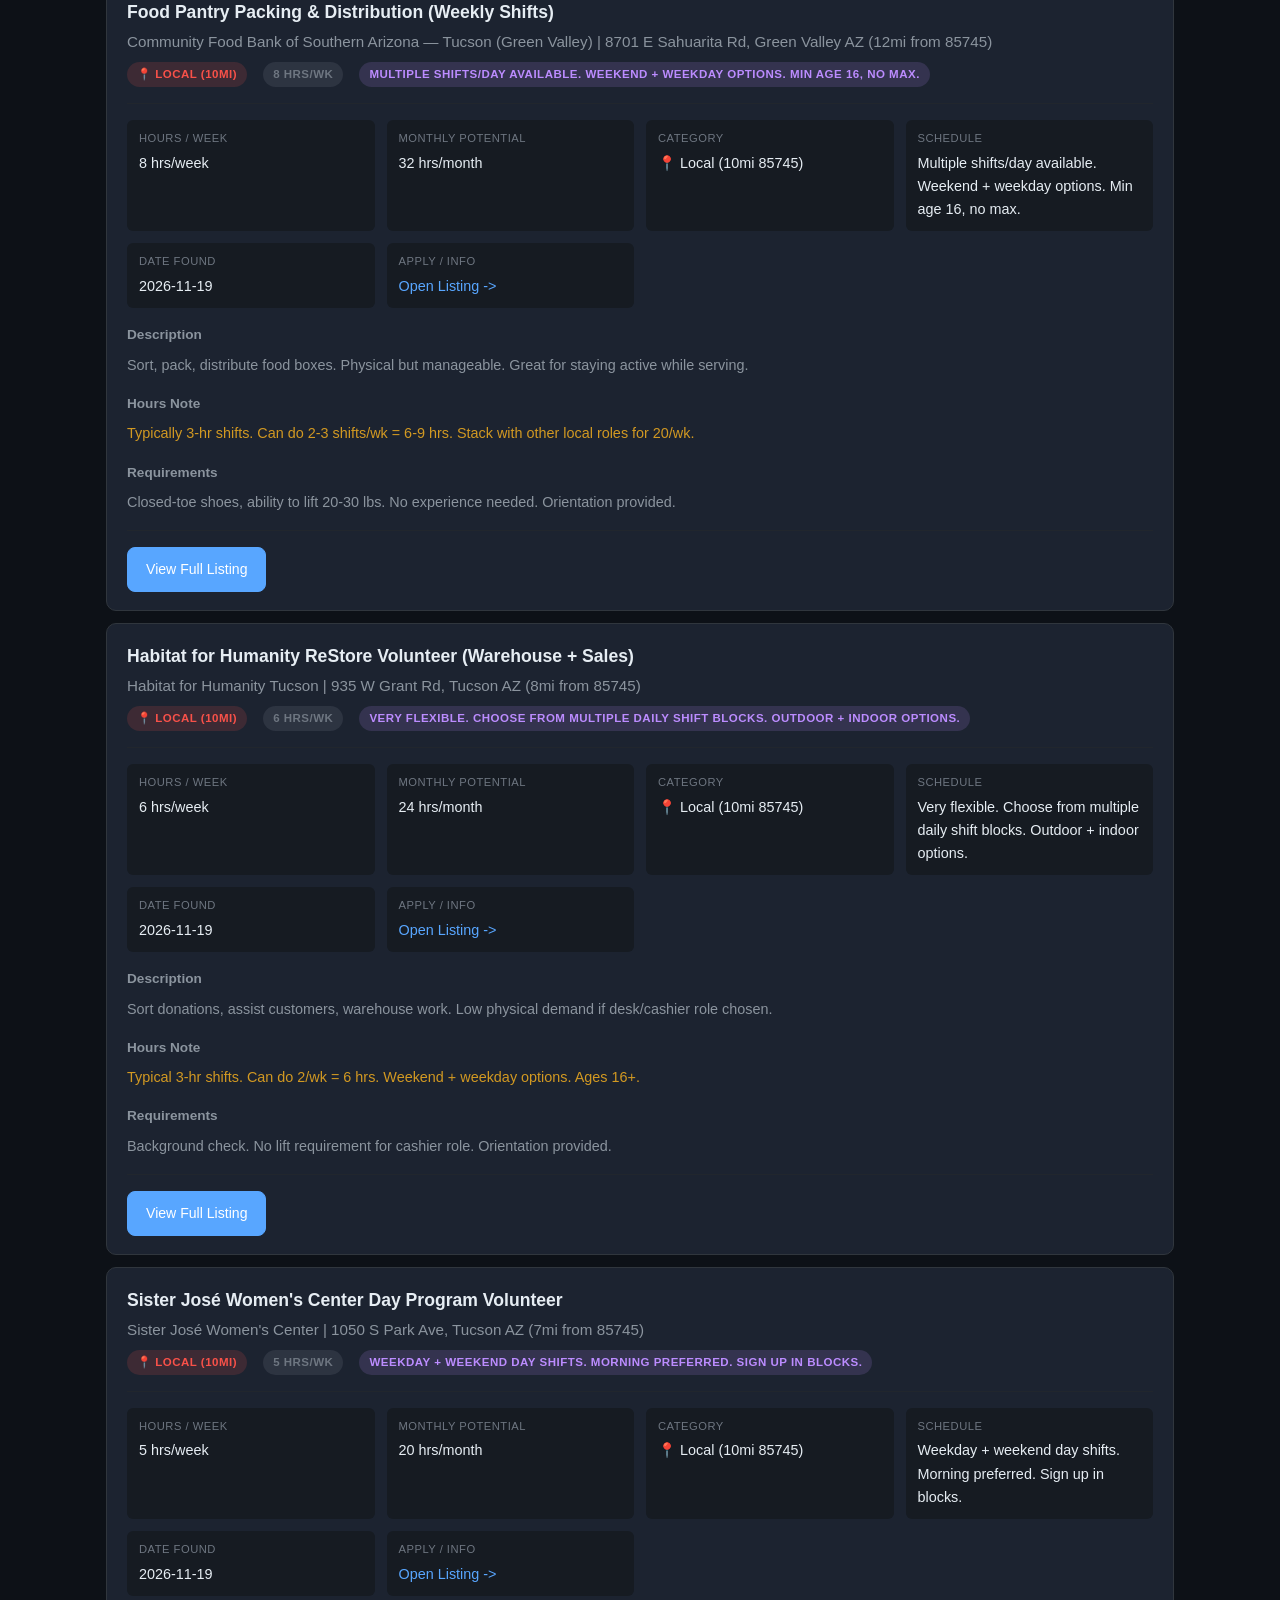
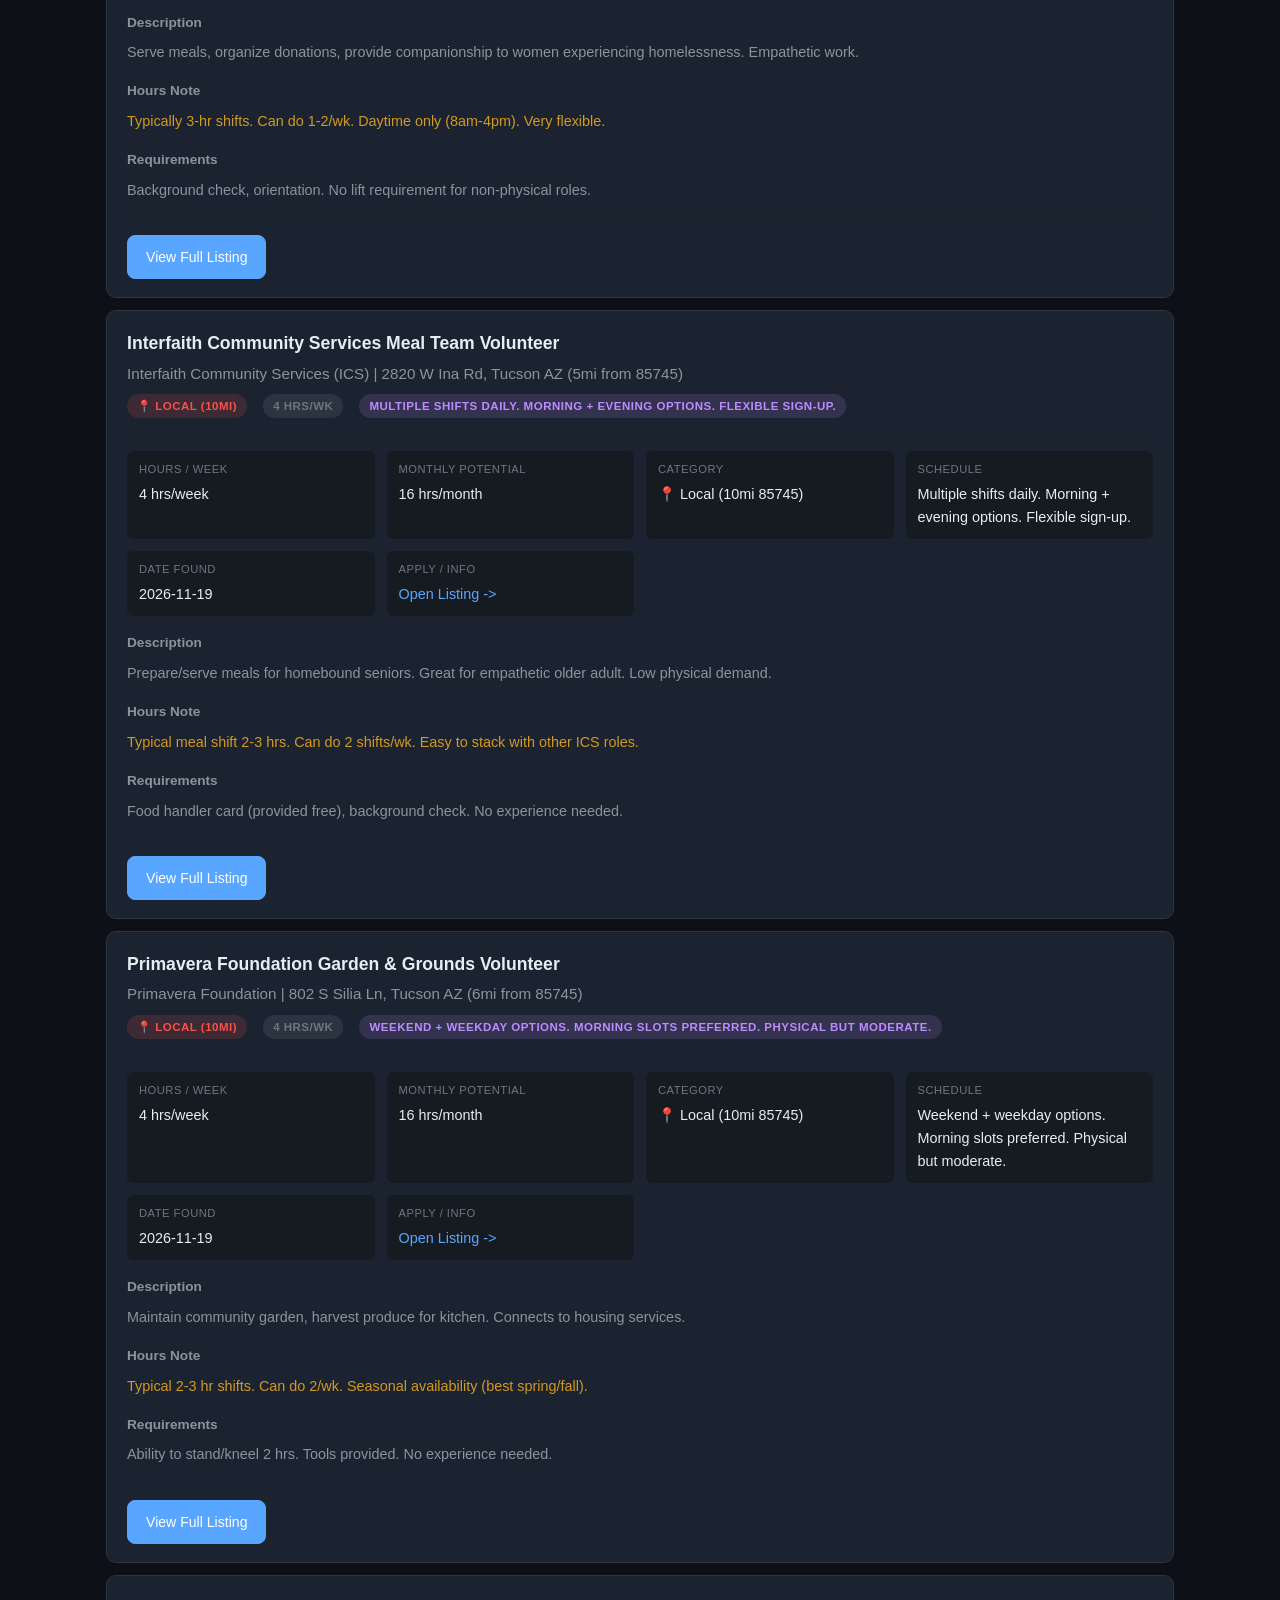
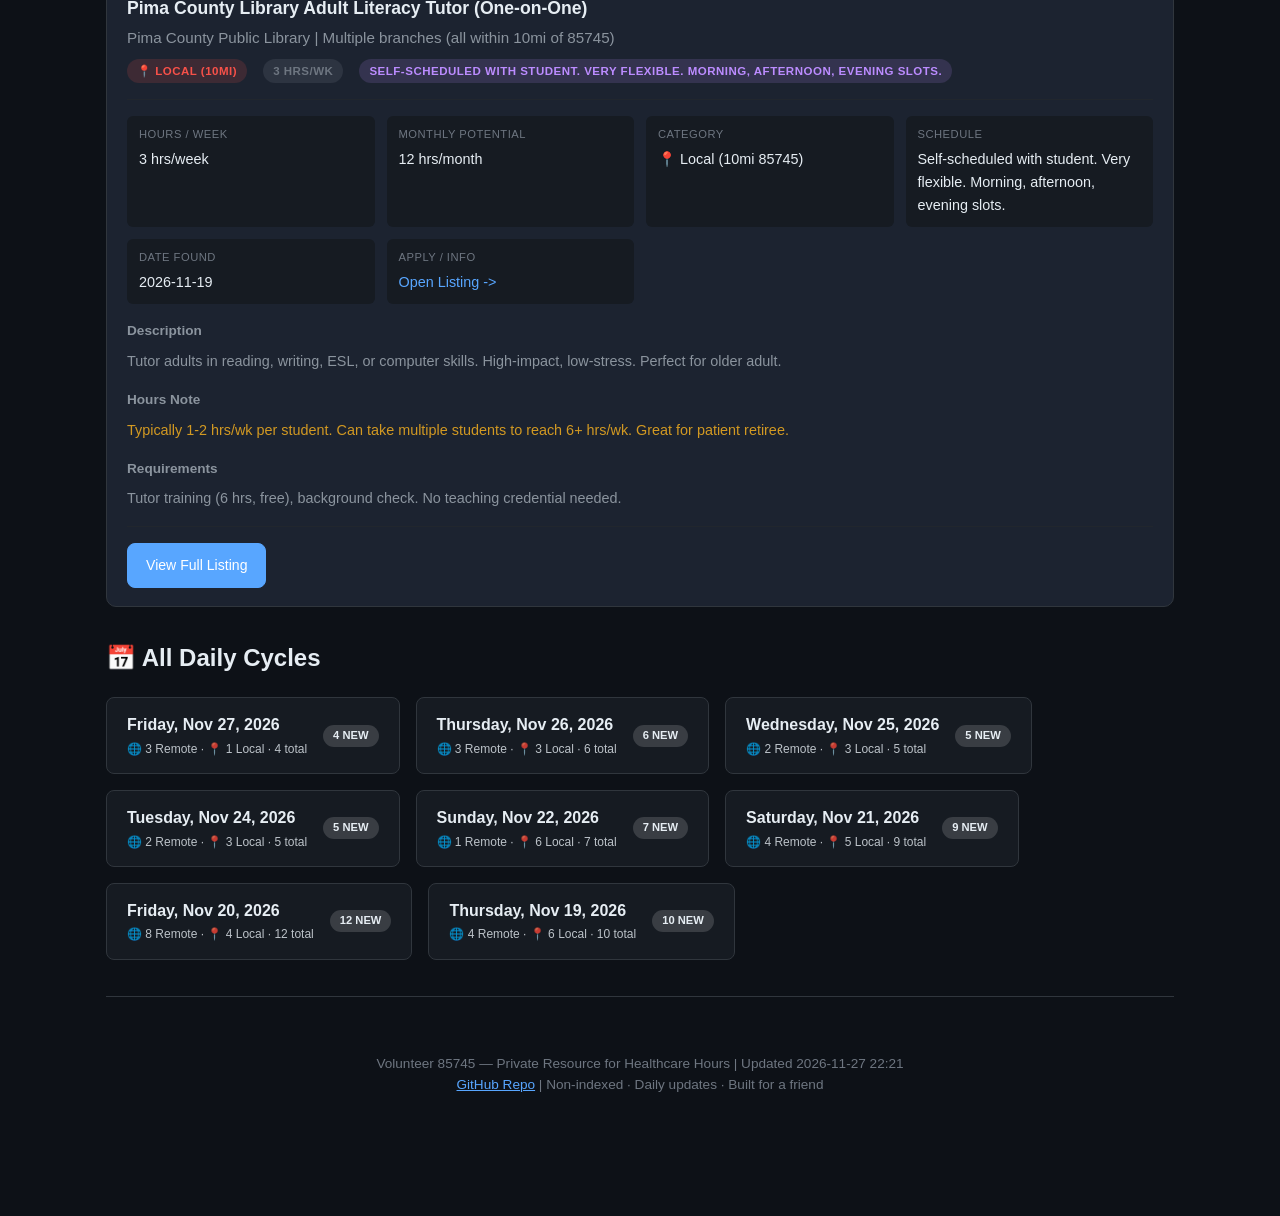
==== commit 945f6171: "Site rebuild: auto-update 2026-11-27" ====
--- a/index.html
+++ b/index.html
@@ -20,10 +20,10 @@
 </header>
 
 <div class="stats-bar">
-  <div class="stat-card"><div class="num">54</div><div class="label">Total Listings</div></div>
-  <div class="stat-card"><div class="num remote">24</div><div class="label">🌐 Remote</div></div>
-  <div class="stat-card"><div class="num local">30</div><div class="label">📍 Local</div></div>
-  <div class="stat-card"><div class="num">7</div><div class="label">Daily Cycles</div></div>
+  <div class="stat-card"><div class="num">58</div><div class="label">Total Listings</div></div>
+  <div class="stat-card"><div class="num remote">27</div><div class="label">🌐 Remote</div></div>
+  <div class="stat-card"><div class="num local">31</div><div class="label">📍 Local</div></div>
+  <div class="stat-card"><div class="num">8</div><div class="label">Daily Cycles</div></div>
 </div>
 
 <div style="background: var(--bg-card); border: 1px solid var(--border); border-radius: 10px; padding: 20px; margin-bottom: 24px;">
@@ -488,6 +488,14 @@
 <h2 style="margin-bottom: 16px;">📅 All Daily Cycles</h2>
 <div style="display: flex; flex-wrap: wrap; gap: 8px;">
 
+<a href="cycle-2026-11-27.html" class="cycle-card">
+  <div class="cycle-meta">
+    <span class="cycle-date">Friday, Nov 27, 2026</span>
+    <span class="cycle-stats">🌐 3 Remote · 📍 1 Local · 4 total</span>
+  </div>
+  <span class="cycle-badge">4 new</span>
+</a>
+
 <a href="cycle-2026-11-26.html" class="cycle-card">
   <div class="cycle-meta">
     <span class="cycle-date">Thursday, Nov 26, 2026</span>
@@ -548,7 +556,7 @@
 <button id="backToTop" aria-label="Back to top">^</button>
 <footer>
   <p style="text-align: center; color: var(--text-muted); font-size: 0.85rem; padding: 24px;">
-    Volunteer 85745 — Private Resource for Healthcare Hours | Updated 2026-11-27 22:18
+    Volunteer 85745 — Private Resource for Healthcare Hours | Updated 2026-11-27 22:21
     <br>
     <a href="https://github.com/djphamdev/volunteer85745" style="color: var(--accent);" target="_blank">GitHub Repo</a>
     | Non-indexed · Daily updates · Built for a friend
